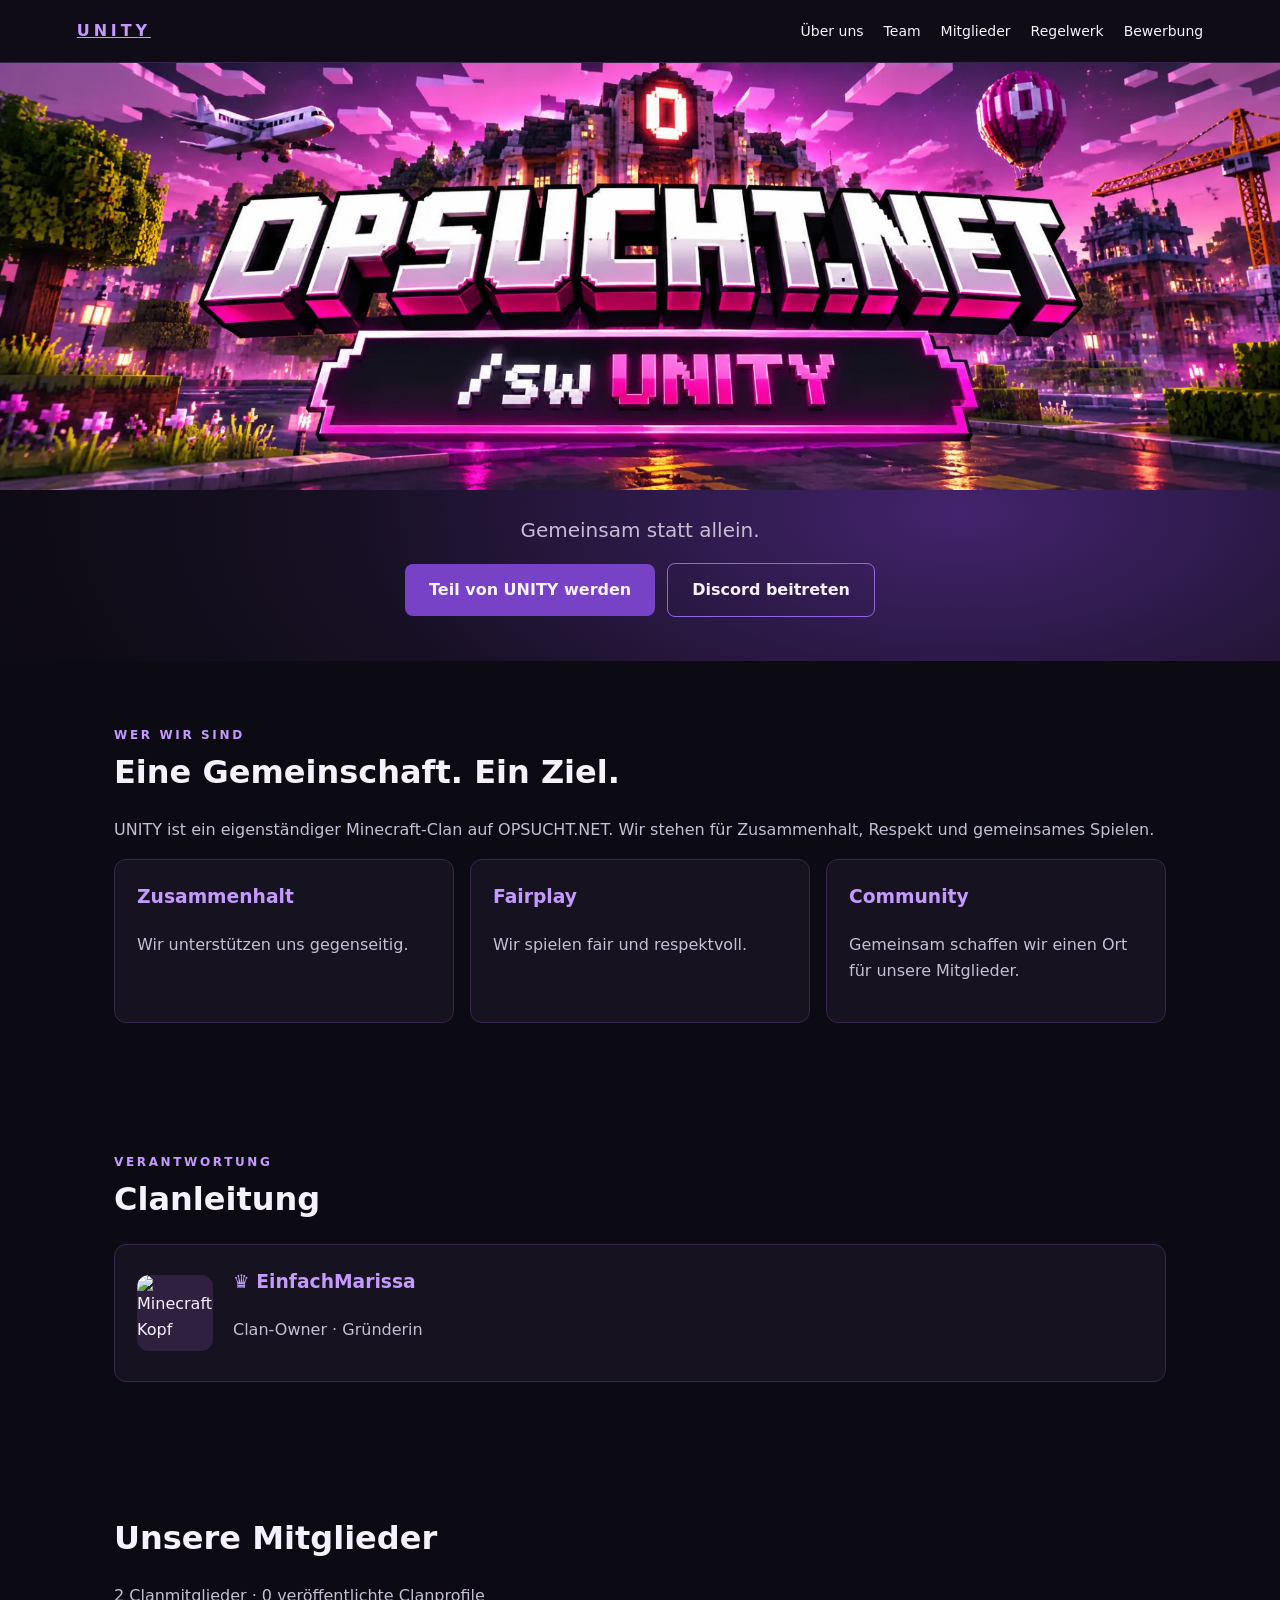
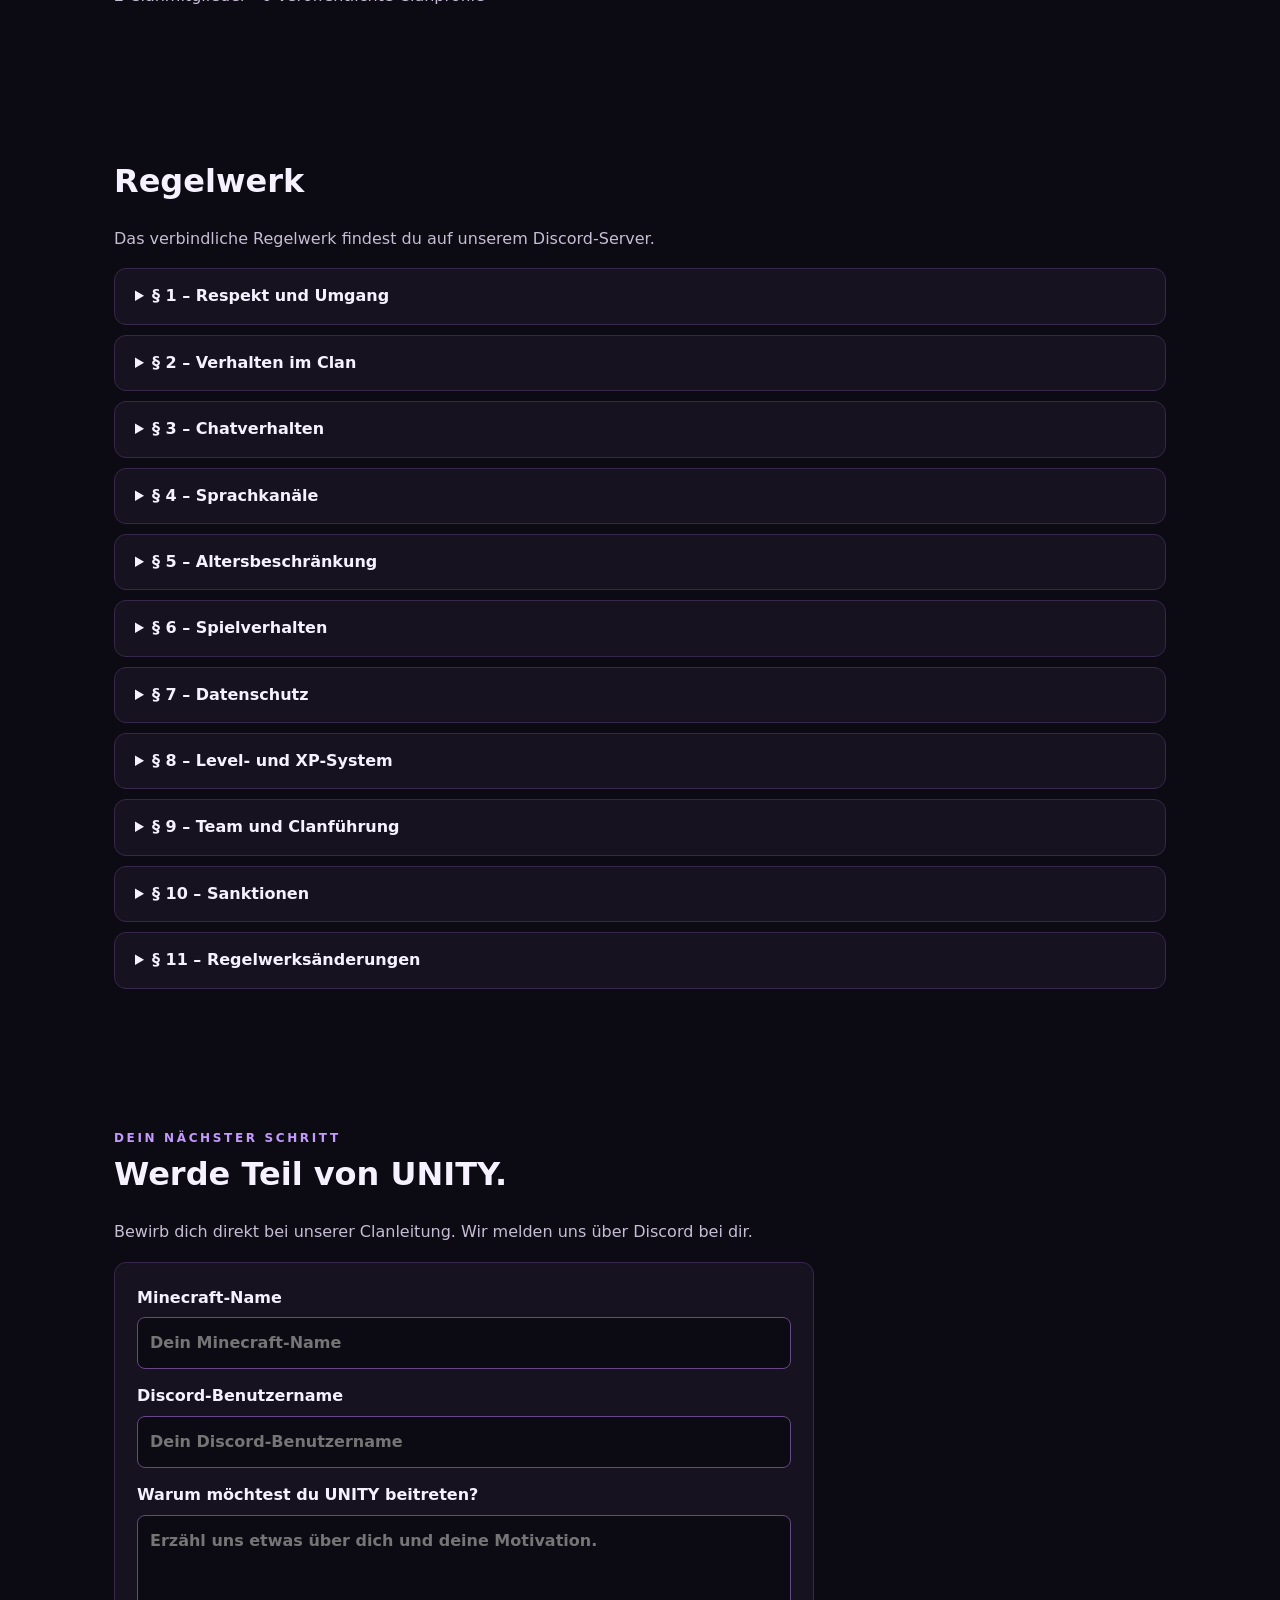
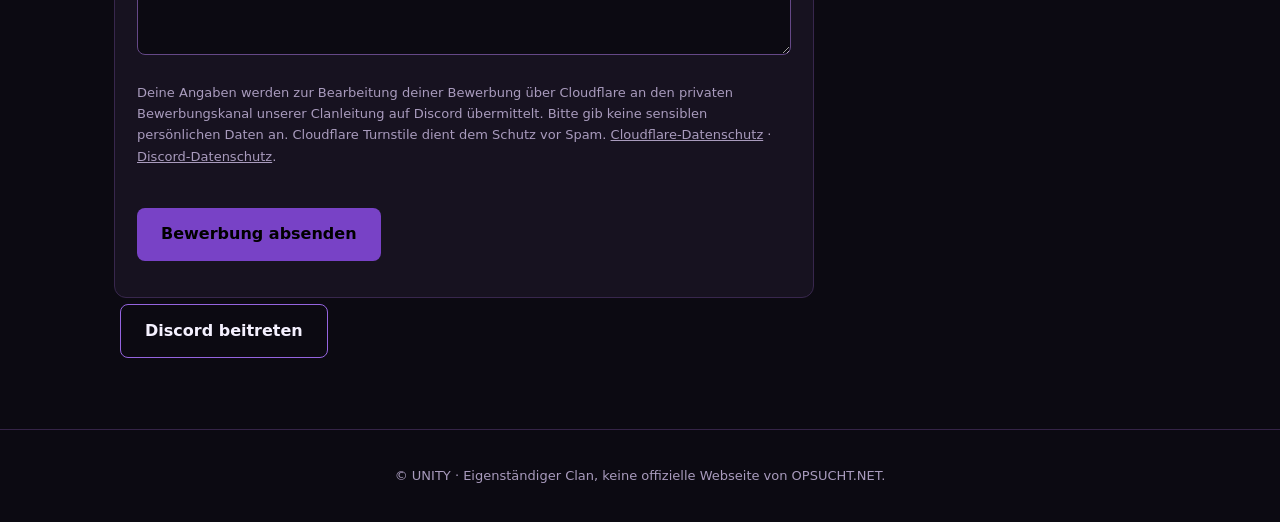
==== index.html @ bb8aa660 "Update index.html" ====
<!DOCTYPE html>
<html lang="de"><head><meta charset="UTF-8"><meta name="viewport" content="width=device-width, initial-scale=1"><title>UNITY | Minecraft Clan</title><style>
*{box-sizing:border-box}html{scroll-behavior:smooth}body{margin:0;background:#0c0a12;color:#f5f1ff;font:16px/1.65 system-ui,sans-serif}a{color:inherit}header{position:sticky;top:0;z-index:2;background:#100d18f5;border-bottom:1px solid #352447;display:flex;align-items:center;justify-content:space-between;padding:18px 6%;flex-wrap:wrap;gap:12px}.brand{font-weight:900;letter-spacing:.24em;color:#c59aff}nav{display:flex;gap:20px;flex-wrap:wrap}nav a{text-decoration:none;font-size:14px}nav a:hover{color:#c59aff}.hero{min-height:72vh;display:grid;place-content:center;text-align:center;padding:60px 20px;background:radial-gradient(ellipse at center,#43236d 0%,#171024 45%,#0c0a12 75%)}.eyebrow{color:#c59aff;letter-spacing:.22em;font-size:12px;font-weight:700}h1{font-size:clamp(64px,15vw,160px);line-height:1;margin:18px 0;letter-spacing:.08em;text-shadow:0 0 60px #8b45e8;animation:appear .8s ease-out}h2{font-size:32px;margin:0 0 18px}p{color:#c6bed5}.hero p{font-size:20px}.btn{display:inline-block;padding:13px 24px;background:#7842c6;border-radius:8px;text-decoration:none;font-weight:700;margin:6px}.btn:hover{background:#935ce6}section:not(.hero){max-width:1100px;margin:auto;padding:65px 24px;scroll-margin-top:100px}.grid{display:grid;grid-template-columns:repeat(auto-fit,minmax(230px,1fr));gap:16px}.tile,details{background:#171220;border:1px solid #38274d;border-radius:12px;padding:22px}.tile h3{color:#c59aff;margin-top:0}details{margin:10px 0;padding:14px 20px}summary{cursor:pointer;font-weight:700}footer{text-align:center;padding:35px;border-top:1px solid #352447;color:#a99bbd;font-size:13px}@keyframes appear{from{opacity:0;transform:translateY(15px)}to{opacity:1;transform:none}}@media(prefers-reduced-motion:reduce){*{animation:none!important;scroll-behavior:auto!important}}@media(max-width:600px){nav{gap:12px}header{position:static}}
.owner{display:flex;align-items:center;gap:20px}.avatar{width:76px;height:76px;image-rendering:pixelated;border-radius:12px;background:#302040}.muted{font-size:13px;color:#a99bbd}.hero{background-size:150% 150%;animation:glow 12s ease-in-out infinite alternate}@keyframes glow{from{background-position:30% 40%}to{background-position:70% 60%}}.btn.secondary{background:transparent;border:1px solid #9564df}.member-name{overflow-wrap:anywhere}.hero{display:flex;flex-direction:column;align-items:center;justify-content:center;min-height:0;padding:0 0 38px;gap:10px;animation:none}.hero-banner{display:block;width:100%;height:auto;max-width:2048px}.hero p{margin:14px 16px 0}.sr-only{position:absolute;width:1px;height:1px;padding:0;margin:-1px;overflow:hidden;clip-path:inset(50%);white-space:nowrap}.hero>div{padding:0 12px}#application-form{max-width:700px;display:grid;gap:14px}#application-form label{display:grid;gap:6px;font-weight:600}#application-form input,#application-form textarea{width:100%;background:#0c0a12;color:#f5f1ff;border:1px solid #654887;border-radius:8px;padding:12px;font:inherit}#application-form textarea{resize:vertical;min-height:140px}#application-form button{border:0;cursor:pointer;font:inherit;font-weight:700;justify-self:start;margin:0}#application-form button:disabled{opacity:.55;cursor:wait}#application-form :focus-visible{outline:2px solid #c59aff;outline-offset:3px}#application-status{margin:0;overflow-wrap:anywhere}</style></head><body><header><a class="brand" href="#start">UNITY</a><nav aria-label="Navigation"><a href="#ueber">Über uns</a><a href="#team">Team</a><a href="#mitglieder">Mitglieder</a><a href="#regeln">Regelwerk</a><a href="#bewerbung">Bewerbung</a></nav></header><main><section class="hero" id="start"><h1 class="sr-only">UNITY – Minecraft Clan</h1><img class="hero-banner" src="unity-banner.webp" width="2048" height="682" alt="OPSUCHT.NET – /sw UNITY"><p>Gemeinsam statt allein.</p><div><a class="btn" href="#bewerbung">Teil von UNITY werden</a><a class="btn secondary" href="https://discord.gg/vN96J7P9Pv">Discord beitreten</a></div></section><section id="ueber"><div class="eyebrow">WER WIR SIND</div><h2>Eine Gemeinschaft. Ein Ziel.</h2><p>UNITY ist ein eigenständiger Minecraft-Clan auf OPSUCHT.NET. Wir stehen für Zusammenhalt, Respekt und gemeinsames Spielen.</p><div class="grid"><article class="tile"><h3>Zusammenhalt</h3><p>Wir unterstützen uns gegenseitig.</p></article><article class="tile"><h3>Fairplay</h3><p>Wir spielen fair und respektvoll.</p></article><article class="tile"><h3>Community</h3><p>Gemeinsam schaffen wir einen Ort für unsere Mitglieder.</p></article></div></section><section id="team"><div class="eyebrow">VERANTWORTUNG</div><h2>Clanleitung</h2><div class="grid"><article class="tile"><div class="owner"><img class="avatar" src="https://mc-heads.net/avatar/EinfachMarissa/80" alt="Minecraft-Kopf" loading="lazy"><div><h3>♛ EinfachMarissa</h3><p>Clan-Owner · Gründerin</p></div></div></article></div></section><section id="mitglieder"><h2>Unsere Mitglieder</h2><p id="member-status" role="status">Die automatische Mitgliederübersicht wird eingerichtet.</p><div class="grid" id="member-list"></div></section><section id="regeln"><h2>Regelwerk</h2><p>Das verbindliche Regelwerk findest du auf unserem Discord-Server.</p><details><summary>§ 1 – Respekt und Umgang</summary><p>Jedes Mitglied ist respektvoll zu behandeln. Beleidigungen, Diskriminierung, Mobbing und Provokationen werden nicht toleriert.</p></details><details><summary>§ 2 – Verhalten im Clan</summary><p>Zusammenhalt, Loyalität und gegenseitige Unterstützung stehen an erster Stelle. Das absichtliche Schädigen anderer Clanmitglieder ist untersagt.</p></details><details><summary>§ 3 – Chatverhalten</summary><p>Spam, unerlaubte Werbung, unangemessene Inhalte und unnötige Markierungen sind verboten.</p></details><details><summary>§ 4 – Sprachkanäle</summary><p>Störgeräusche, Soundboard-Spam und absichtliches Stören anderer Mitglieder sind untersagt.</p></details><details><summary>§ 5 – Altersbeschränkung</summary><p>Der 18+-Bereich ist ausschließlich volljährigen Mitgliedern vorbehalten.</p></details><details><summary>§ 6 – Spielverhalten</summary><p>Cheating, Scamming, Bugusing und andere Verstöße gegen das Regelwerk von OP-SUCHT.NET sind untersagt.</p></details><details><summary>§ 7 – Datenschutz</summary><p>Private Informationen, Nachrichten und Aufnahmen dürfen nicht ohne Zustimmung der betroffenen Personen veröffentlicht werden.</p></details><details><summary>§ 8 – Level- und XP-System</summary><p>Das absichtliche Farmen oder Manipulieren von XP ist verboten.</p></details><details><summary>§ 9 – Team und Clanführung</summary><p>Anweisungen des zuständigen Teams sind zu befolgen. Beschwerden können über das Ticketsystem eingereicht werden.</p></details><details><summary>§ 10 – Sanktionen</summary><p>Regelverstöße können je nach Schwere zu Verwarnungen, Sprachsperren, Clanausschlüssen oder einem permanenten Bann führen.</p></details><details><summary>§ 11 – Regelwerksänderungen</summary><p>Die Clanführung behält sich vor, das Regelwerk anzupassen. Änderungen werden bekannt gegeben.</p></details></section><section id="bewerbung"><div class="eyebrow">DEIN NÄCHSTER SCHRITT</div><h2>Werde Teil von UNITY.</h2><p>Bewirb dich direkt bei unserer Clanleitung. Wir melden uns über Discord bei dir.</p><form id="application-form" class="tile"><label>Minecraft-Name<input name="minecraft" required minlength="3" maxlength="16" pattern="[A-Za-z0-9_]{3,16}" placeholder="Dein Minecraft-Name"></label><label>Discord-Benutzername<input name="discord" required maxlength="100" placeholder="Dein Discord-Benutzername"></label><label>Warum möchtest du UNITY beitreten?<textarea name="motivation" required minlength="20" maxlength="1500" placeholder="Erzähl uns etwas über dich und deine Motivation."></textarea></label><p class="muted">Deine Angaben werden zur Bearbeitung deiner Bewerbung über Cloudflare an den privaten Bewerbungskanal unserer Clanleitung auf Discord übermittelt. Bitte gib keine sensiblen persönlichen Daten an. Cloudflare Turnstile dient dem Schutz vor Spam. <a href="https://www.cloudflare.com/privacypolicy/">Cloudflare-Datenschutz</a> · <a href="https://discord.com/privacy">Discord-Datenschutz</a>.</p><div class="cf-turnstile" data-sitekey="0x4AAAAAAGUcSUMEBHMOf-Sm" data-theme="dark"></div><button class="btn" type="submit">Bewerbung absenden</button><p id="application-status" role="status" aria-live="polite"></p></form><a class="btn secondary" href="https://discord.gg/vN96J7P9Pv">Discord beitreten</a></section></main><footer>© UNITY · Eigenständiger Clan, keine offizielle Webseite von OPSUCHT.NET.</footer><script>fetch('./members.json',{cache:'no-store'}).then(r=>{if(!r.ok)throw Error();return r.json()}).then(data=>{if(!Array.isArray(data.members))throw Error();const list=document.getElementById('member-list');for(const m of data.members){if(typeof m.name!=='string')continue;const card=document.createElement('article');card.className='tile';const name=document.createElement('h3');name.className='member-name';name.textContent=m.name;card.append(name);if(typeof m.rank==='string'){const rank=document.createElement('p');rank.textContent=m.rank;card.append(rank)}list.append(card)}document.getElementById('member-status').textContent=(Number.isInteger(data.count)?data.count+' Clanmitglieder · ':'')+list.children.length+' veröffentlichte Clanprofile';}).catch(()=>{});</script><script src="https://challenges.cloudflare.com/turnstile/v0/api.js" async defer></script><script>
const applicationForm=document.getElementById('application-form');
applicationForm.addEventListener('submit',async event=>{
 event.preventDefault();
 const status=document.getElementById('application-status'), button=applicationForm.querySelector('button'), fields=new FormData(applicationForm);
 const token=fields.get('cf-turnstile-response');
 if(!token){status.textContent='Bitte schließe zuerst die Sicherheitsprüfung ab.';return;}
 button.disabled=true;status.textContent='Bewerbung wird übermittelt …';
 try{
 const response=await fetch('https://unity-bewerbungen.marissa-konig12.workers.dev/',{method:'POST',headers:{'Content-Type':'application/json'},body:JSON.stringify({minecraft:String(fields.get('minecraft')).trim(),discord:String(fields.get('discord')).trim(),motivation:String(fields.get('motivation')).trim(),turnstile:token})});
 const result=await response.json();
 if(!response.ok||result.success!==true)throw new Error(result.error||'Übermittlung fehlgeschlagen.');
 applicationForm.reset();status.textContent='Deine Bewerbung wurde erfolgreich übermittelt! Wir melden uns über Discord.';
 }catch(error){status.textContent='Bewerbung konnte nicht bestätigt werden: '+(error.message||'Bitte versuche es erneut.');}
 finally{button.disabled=false;if(window.turnstile)window.turnstile.reset();}
});
</script></body></html>
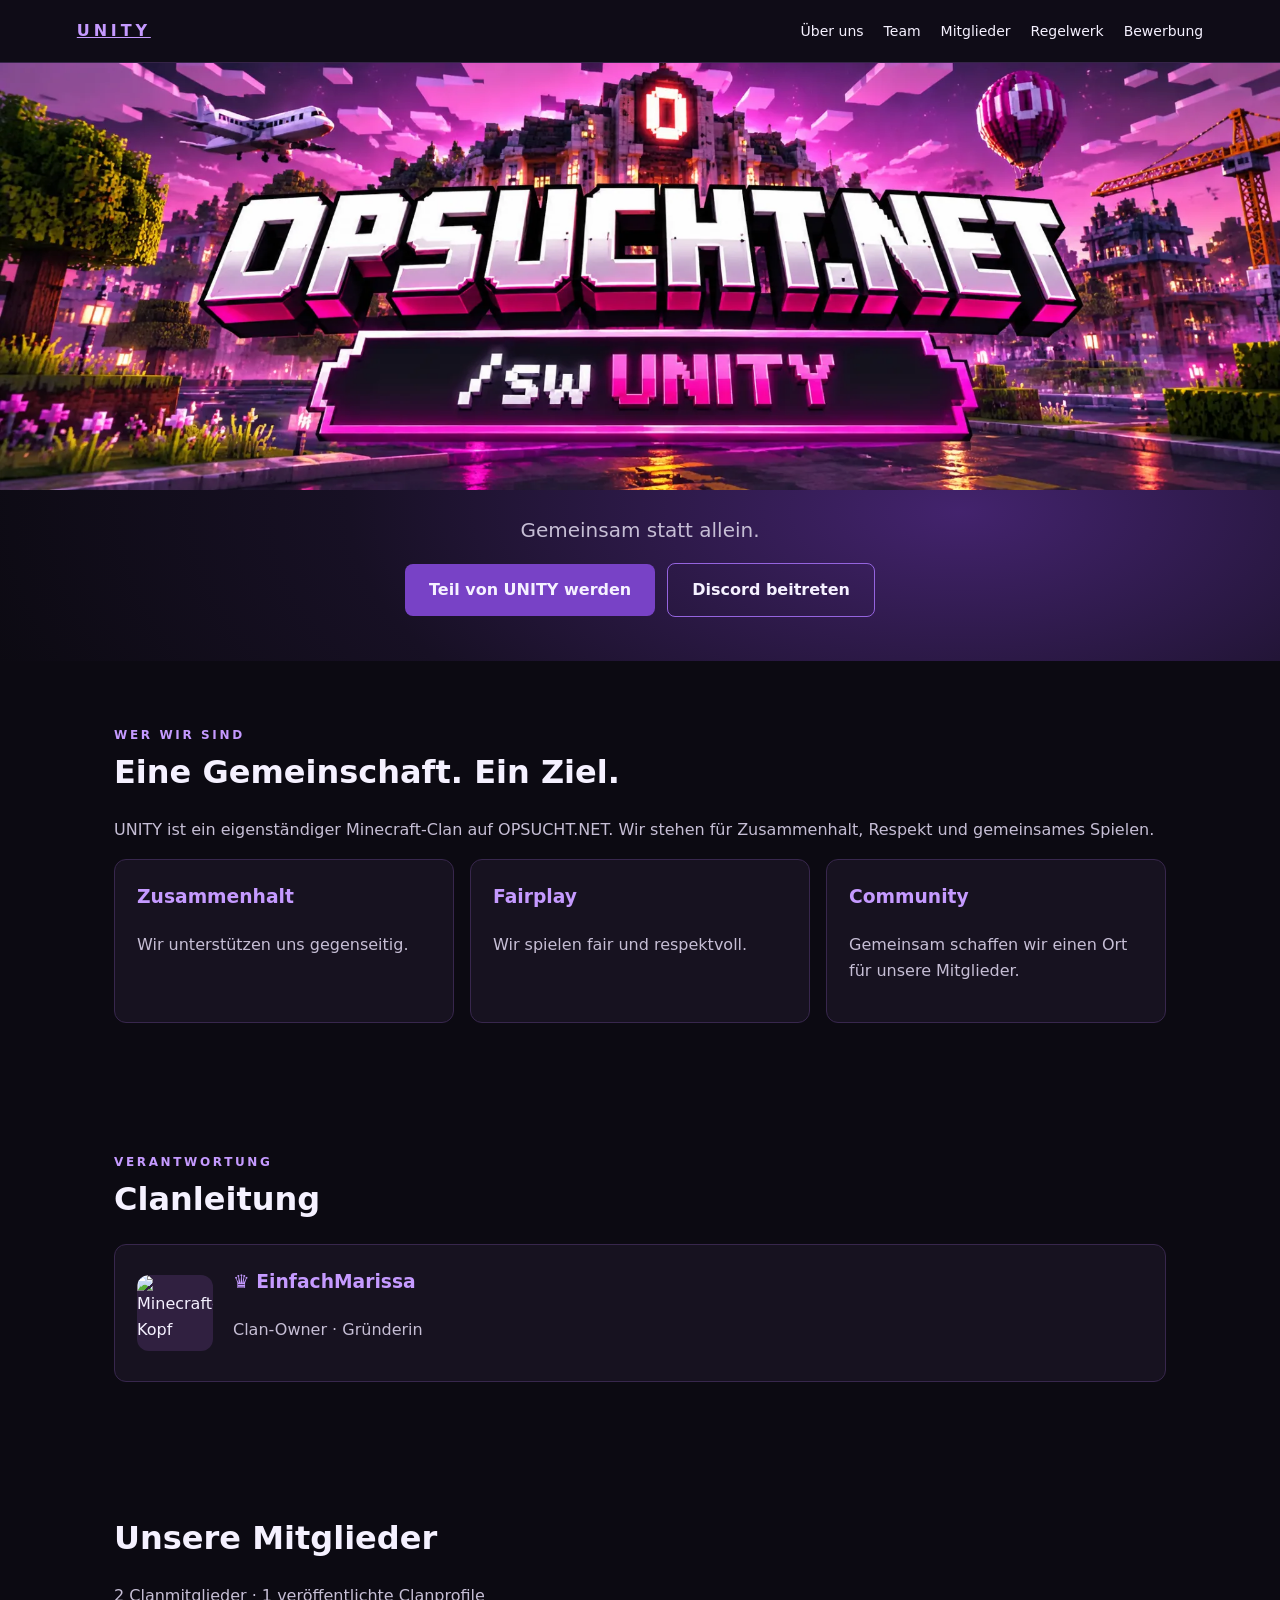
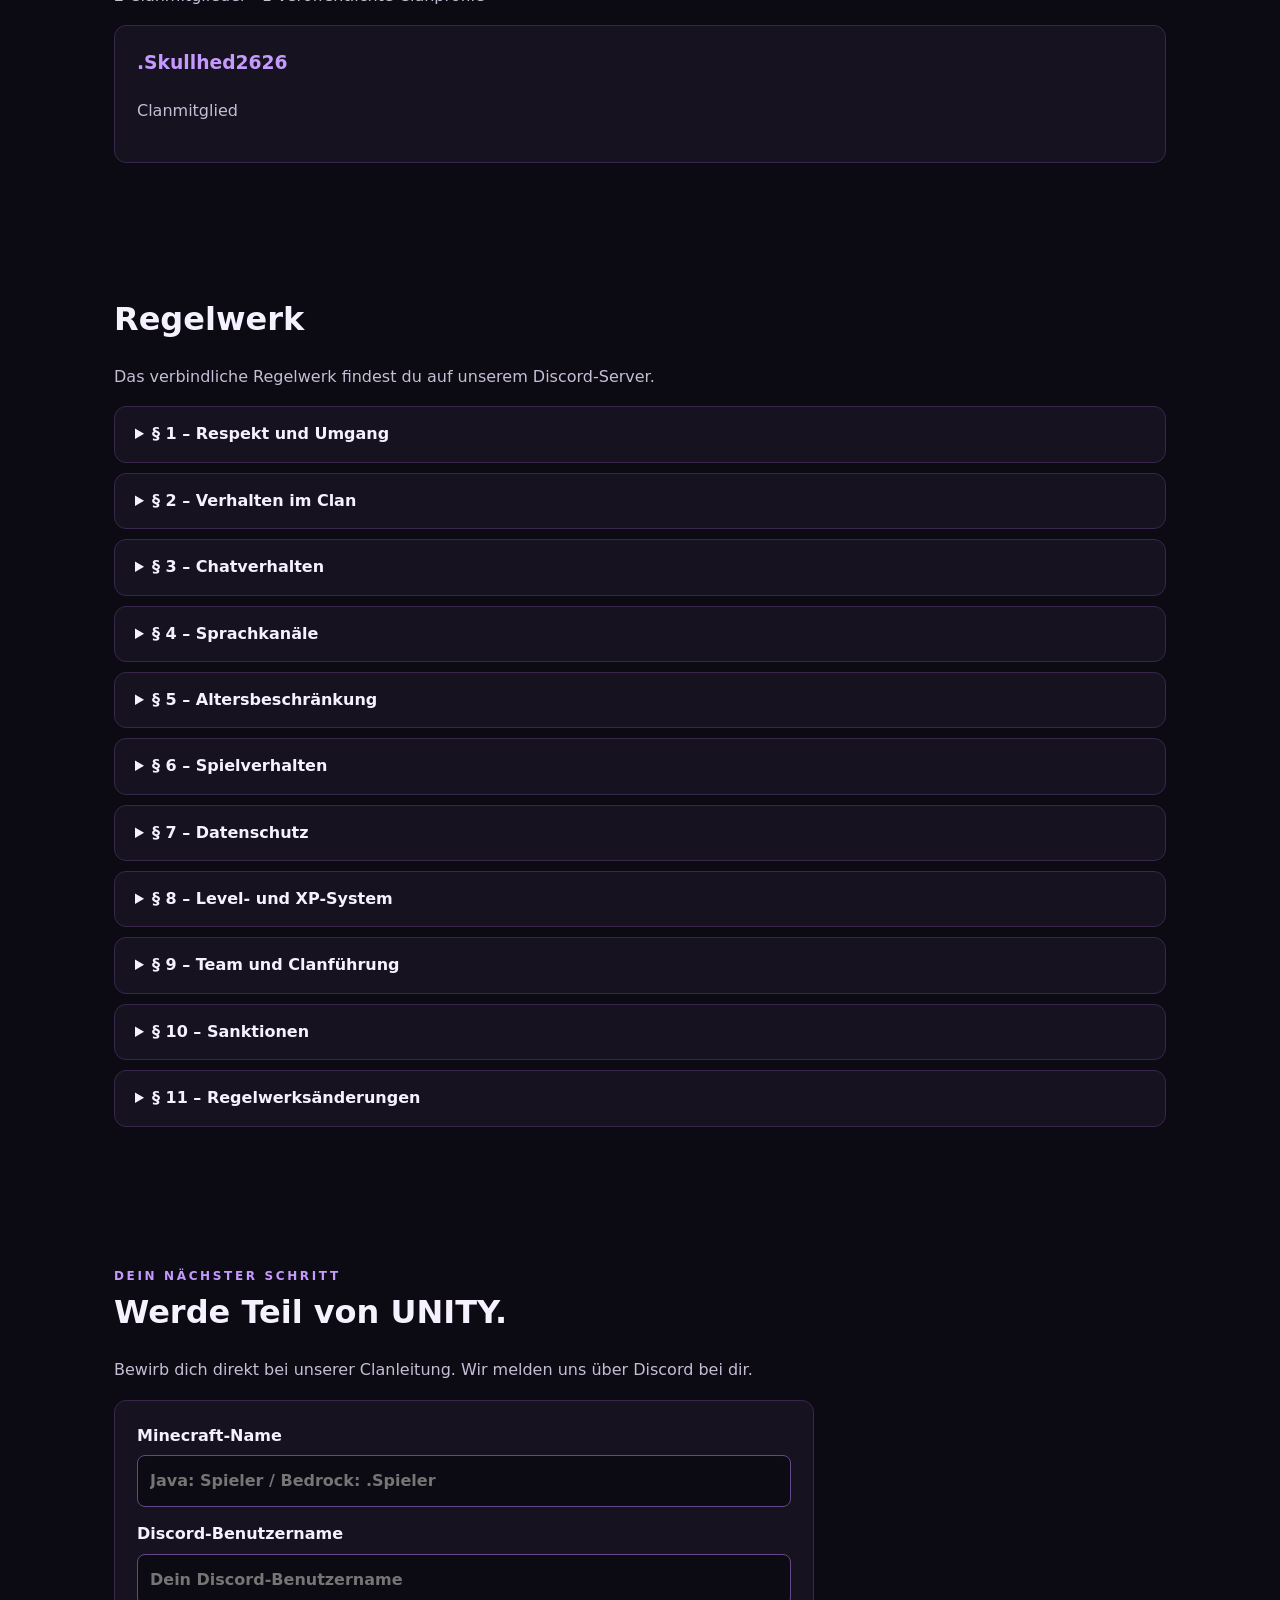
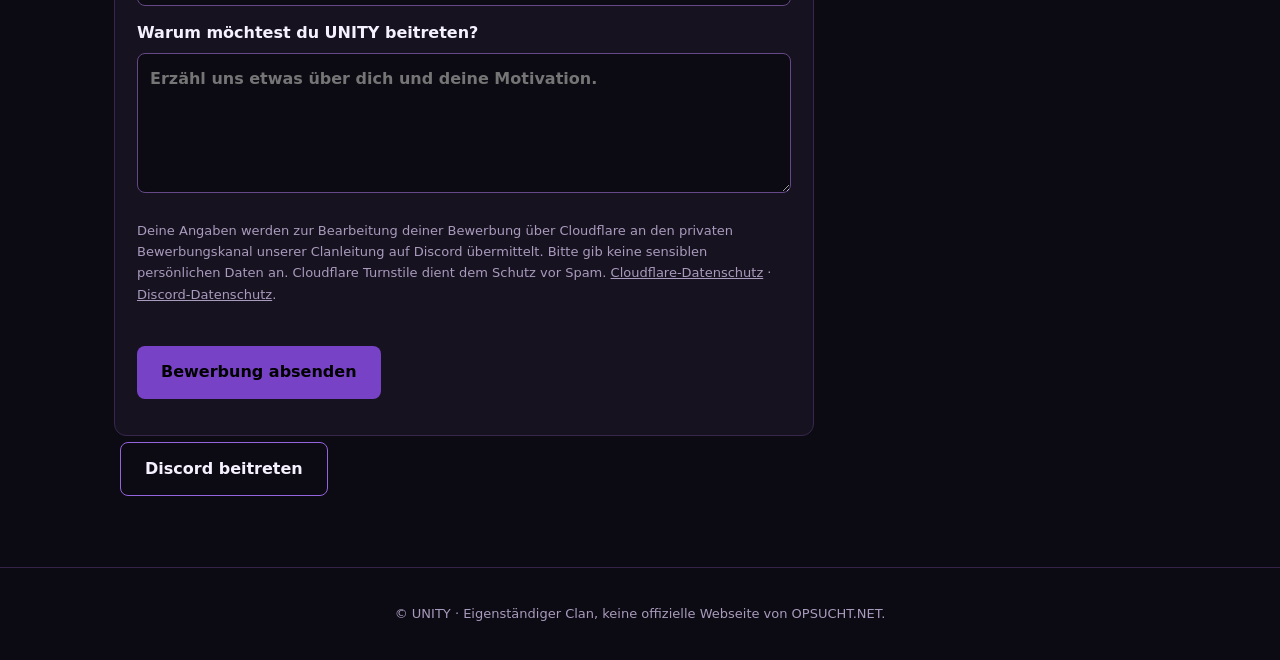
==== commit a45cd409: "Update index.html" ====
--- a/index.html
+++ b/index.html
@@ -1,7 +1,7 @@
 <!DOCTYPE html>
 <html lang="de"><head><meta charset="UTF-8"><meta name="viewport" content="width=device-width, initial-scale=1"><title>UNITY | Minecraft Clan</title><style>
 *{box-sizing:border-box}html{scroll-behavior:smooth}body{margin:0;background:#0c0a12;color:#f5f1ff;font:16px/1.65 system-ui,sans-serif}a{color:inherit}header{position:sticky;top:0;z-index:2;background:#100d18f5;border-bottom:1px solid #352447;display:flex;align-items:center;justify-content:space-between;padding:18px 6%;flex-wrap:wrap;gap:12px}.brand{font-weight:900;letter-spacing:.24em;color:#c59aff}nav{display:flex;gap:20px;flex-wrap:wrap}nav a{text-decoration:none;font-size:14px}nav a:hover{color:#c59aff}.hero{min-height:72vh;display:grid;place-content:center;text-align:center;padding:60px 20px;background:radial-gradient(ellipse at center,#43236d 0%,#171024 45%,#0c0a12 75%)}.eyebrow{color:#c59aff;letter-spacing:.22em;font-size:12px;font-weight:700}h1{font-size:clamp(64px,15vw,160px);line-height:1;margin:18px 0;letter-spacing:.08em;text-shadow:0 0 60px #8b45e8;animation:appear .8s ease-out}h2{font-size:32px;margin:0 0 18px}p{color:#c6bed5}.hero p{font-size:20px}.btn{display:inline-block;padding:13px 24px;background:#7842c6;border-radius:8px;text-decoration:none;font-weight:700;margin:6px}.btn:hover{background:#935ce6}section:not(.hero){max-width:1100px;margin:auto;padding:65px 24px;scroll-margin-top:100px}.grid{display:grid;grid-template-columns:repeat(auto-fit,minmax(230px,1fr));gap:16px}.tile,details{background:#171220;border:1px solid #38274d;border-radius:12px;padding:22px}.tile h3{color:#c59aff;margin-top:0}details{margin:10px 0;padding:14px 20px}summary{cursor:pointer;font-weight:700}footer{text-align:center;padding:35px;border-top:1px solid #352447;color:#a99bbd;font-size:13px}@keyframes appear{from{opacity:0;transform:translateY(15px)}to{opacity:1;transform:none}}@media(prefers-reduced-motion:reduce){*{animation:none!important;scroll-behavior:auto!important}}@media(max-width:600px){nav{gap:12px}header{position:static}}
-.owner{display:flex;align-items:center;gap:20px}.avatar{width:76px;height:76px;image-rendering:pixelated;border-radius:12px;background:#302040}.muted{font-size:13px;color:#a99bbd}.hero{background-size:150% 150%;animation:glow 12s ease-in-out infinite alternate}@keyframes glow{from{background-position:30% 40%}to{background-position:70% 60%}}.btn.secondary{background:transparent;border:1px solid #9564df}.member-name{overflow-wrap:anywhere}.hero{display:flex;flex-direction:column;align-items:center;justify-content:center;min-height:0;padding:0 0 38px;gap:10px;animation:none}.hero-banner{display:block;width:100%;height:auto;max-width:2048px}.hero p{margin:14px 16px 0}.sr-only{position:absolute;width:1px;height:1px;padding:0;margin:-1px;overflow:hidden;clip-path:inset(50%);white-space:nowrap}.hero>div{padding:0 12px}#application-form{max-width:700px;display:grid;gap:14px}#application-form label{display:grid;gap:6px;font-weight:600}#application-form input,#application-form textarea{width:100%;background:#0c0a12;color:#f5f1ff;border:1px solid #654887;border-radius:8px;padding:12px;font:inherit}#application-form textarea{resize:vertical;min-height:140px}#application-form button{border:0;cursor:pointer;font:inherit;font-weight:700;justify-self:start;margin:0}#application-form button:disabled{opacity:.55;cursor:wait}#application-form :focus-visible{outline:2px solid #c59aff;outline-offset:3px}#application-status{margin:0;overflow-wrap:anywhere}</style></head><body><header><a class="brand" href="#start">UNITY</a><nav aria-label="Navigation"><a href="#ueber">Über uns</a><a href="#team">Team</a><a href="#mitglieder">Mitglieder</a><a href="#regeln">Regelwerk</a><a href="#bewerbung">Bewerbung</a></nav></header><main><section class="hero" id="start"><h1 class="sr-only">UNITY – Minecraft Clan</h1><img class="hero-banner" src="unity-banner.webp" width="2048" height="682" alt="OPSUCHT.NET – /sw UNITY"><p>Gemeinsam statt allein.</p><div><a class="btn" href="#bewerbung">Teil von UNITY werden</a><a class="btn secondary" href="https://discord.gg/vN96J7P9Pv">Discord beitreten</a></div></section><section id="ueber"><div class="eyebrow">WER WIR SIND</div><h2>Eine Gemeinschaft. Ein Ziel.</h2><p>UNITY ist ein eigenständiger Minecraft-Clan auf OPSUCHT.NET. Wir stehen für Zusammenhalt, Respekt und gemeinsames Spielen.</p><div class="grid"><article class="tile"><h3>Zusammenhalt</h3><p>Wir unterstützen uns gegenseitig.</p></article><article class="tile"><h3>Fairplay</h3><p>Wir spielen fair und respektvoll.</p></article><article class="tile"><h3>Community</h3><p>Gemeinsam schaffen wir einen Ort für unsere Mitglieder.</p></article></div></section><section id="team"><div class="eyebrow">VERANTWORTUNG</div><h2>Clanleitung</h2><div class="grid"><article class="tile"><div class="owner"><img class="avatar" src="https://mc-heads.net/avatar/EinfachMarissa/80" alt="Minecraft-Kopf" loading="lazy"><div><h3>♛ EinfachMarissa</h3><p>Clan-Owner · Gründerin</p></div></div></article></div></section><section id="mitglieder"><h2>Unsere Mitglieder</h2><p id="member-status" role="status">Die automatische Mitgliederübersicht wird eingerichtet.</p><div class="grid" id="member-list"></div></section><section id="regeln"><h2>Regelwerk</h2><p>Das verbindliche Regelwerk findest du auf unserem Discord-Server.</p><details><summary>§ 1 – Respekt und Umgang</summary><p>Jedes Mitglied ist respektvoll zu behandeln. Beleidigungen, Diskriminierung, Mobbing und Provokationen werden nicht toleriert.</p></details><details><summary>§ 2 – Verhalten im Clan</summary><p>Zusammenhalt, Loyalität und gegenseitige Unterstützung stehen an erster Stelle. Das absichtliche Schädigen anderer Clanmitglieder ist untersagt.</p></details><details><summary>§ 3 – Chatverhalten</summary><p>Spam, unerlaubte Werbung, unangemessene Inhalte und unnötige Markierungen sind verboten.</p></details><details><summary>§ 4 – Sprachkanäle</summary><p>Störgeräusche, Soundboard-Spam und absichtliches Stören anderer Mitglieder sind untersagt.</p></details><details><summary>§ 5 – Altersbeschränkung</summary><p>Der 18+-Bereich ist ausschließlich volljährigen Mitgliedern vorbehalten.</p></details><details><summary>§ 6 – Spielverhalten</summary><p>Cheating, Scamming, Bugusing und andere Verstöße gegen das Regelwerk von OP-SUCHT.NET sind untersagt.</p></details><details><summary>§ 7 – Datenschutz</summary><p>Private Informationen, Nachrichten und Aufnahmen dürfen nicht ohne Zustimmung der betroffenen Personen veröffentlicht werden.</p></details><details><summary>§ 8 – Level- und XP-System</summary><p>Das absichtliche Farmen oder Manipulieren von XP ist verboten.</p></details><details><summary>§ 9 – Team und Clanführung</summary><p>Anweisungen des zuständigen Teams sind zu befolgen. Beschwerden können über das Ticketsystem eingereicht werden.</p></details><details><summary>§ 10 – Sanktionen</summary><p>Regelverstöße können je nach Schwere zu Verwarnungen, Sprachsperren, Clanausschlüssen oder einem permanenten Bann führen.</p></details><details><summary>§ 11 – Regelwerksänderungen</summary><p>Die Clanführung behält sich vor, das Regelwerk anzupassen. Änderungen werden bekannt gegeben.</p></details></section><section id="bewerbung"><div class="eyebrow">DEIN NÄCHSTER SCHRITT</div><h2>Werde Teil von UNITY.</h2><p>Bewirb dich direkt bei unserer Clanleitung. Wir melden uns über Discord bei dir.</p><form id="application-form" class="tile"><label>Minecraft-Name<input name="minecraft" required minlength="3" maxlength="16" pattern="[A-Za-z0-9_]{3,16}" placeholder="Dein Minecraft-Name"></label><label>Discord-Benutzername<input name="discord" required maxlength="100" placeholder="Dein Discord-Benutzername"></label><label>Warum möchtest du UNITY beitreten?<textarea name="motivation" required minlength="20" maxlength="1500" placeholder="Erzähl uns etwas über dich und deine Motivation."></textarea></label><p class="muted">Deine Angaben werden zur Bearbeitung deiner Bewerbung über Cloudflare an den privaten Bewerbungskanal unserer Clanleitung auf Discord übermittelt. Bitte gib keine sensiblen persönlichen Daten an. Cloudflare Turnstile dient dem Schutz vor Spam. <a href="https://www.cloudflare.com/privacypolicy/">Cloudflare-Datenschutz</a> · <a href="https://discord.com/privacy">Discord-Datenschutz</a>.</p><div class="cf-turnstile" data-sitekey="0x4AAAAAAGUcSUMEBHMOf-Sm" data-theme="dark"></div><button class="btn" type="submit">Bewerbung absenden</button><p id="application-status" role="status" aria-live="polite"></p></form><a class="btn secondary" href="https://discord.gg/vN96J7P9Pv">Discord beitreten</a></section></main><footer>© UNITY · Eigenständiger Clan, keine offizielle Webseite von OPSUCHT.NET.</footer><script>fetch('./members.json',{cache:'no-store'}).then(r=>{if(!r.ok)throw Error();return r.json()}).then(data=>{if(!Array.isArray(data.members))throw Error();const list=document.getElementById('member-list');for(const m of data.members){if(typeof m.name!=='string')continue;const card=document.createElement('article');card.className='tile';const name=document.createElement('h3');name.className='member-name';name.textContent=m.name;card.append(name);if(typeof m.rank==='string'){const rank=document.createElement('p');rank.textContent=m.rank;card.append(rank)}list.append(card)}document.getElementById('member-status').textContent=(Number.isInteger(data.count)?data.count+' Clanmitglieder · ':'')+list.children.length+' veröffentlichte Clanprofile';}).catch(()=>{});</script><script src="https://challenges.cloudflare.com/turnstile/v0/api.js" async defer></script><script>
+.owner{display:flex;align-items:center;gap:20px}.avatar{width:76px;height:76px;image-rendering:pixelated;border-radius:12px;background:#302040}.muted{font-size:13px;color:#a99bbd}.hero{background-size:150% 150%;animation:glow 12s ease-in-out infinite alternate}@keyframes glow{from{background-position:30% 40%}to{background-position:70% 60%}}.btn.secondary{background:transparent;border:1px solid #9564df}.member-name{overflow-wrap:anywhere}.hero{display:flex;flex-direction:column;align-items:center;justify-content:center;min-height:0;padding:0 0 38px;gap:10px;animation:none}.hero-banner{display:block;width:100%;height:auto;max-width:2048px}.hero p{margin:14px 16px 0}.sr-only{position:absolute;width:1px;height:1px;padding:0;margin:-1px;overflow:hidden;clip-path:inset(50%);white-space:nowrap}.hero>div{padding:0 12px}#application-form{max-width:700px;display:grid;gap:14px}#application-form label{display:grid;gap:6px;font-weight:600}#application-form input,#application-form textarea{width:100%;background:#0c0a12;color:#f5f1ff;border:1px solid #654887;border-radius:8px;padding:12px;font:inherit}#application-form textarea{resize:vertical;min-height:140px}#application-form button{border:0;cursor:pointer;font:inherit;font-weight:700;justify-self:start;margin:0}#application-form button:disabled{opacity:.55;cursor:wait}#application-form :focus-visible{outline:2px solid #c59aff;outline-offset:3px}#application-status{margin:0;overflow-wrap:anywhere}</style></head><body><header><a class="brand" href="#start">UNITY</a><nav aria-label="Navigation"><a href="#ueber">Über uns</a><a href="#team">Team</a><a href="#mitglieder">Mitglieder</a><a href="#regeln">Regelwerk</a><a href="#bewerbung">Bewerbung</a></nav></header><main><section class="hero" id="start"><h1 class="sr-only">UNITY – Minecraft Clan</h1><img class="hero-banner" src="unity-banner.webp" width="2048" height="682" alt="OPSUCHT.NET – /sw UNITY"><p>Gemeinsam statt allein.</p><div><a class="btn" href="#bewerbung">Teil von UNITY werden</a><a class="btn secondary" href="https://discord.gg/vN96J7P9Pv">Discord beitreten</a></div></section><section id="ueber"><div class="eyebrow">WER WIR SIND</div><h2>Eine Gemeinschaft. Ein Ziel.</h2><p>UNITY ist ein eigenständiger Minecraft-Clan auf OPSUCHT.NET. Wir stehen für Zusammenhalt, Respekt und gemeinsames Spielen.</p><div class="grid"><article class="tile"><h3>Zusammenhalt</h3><p>Wir unterstützen uns gegenseitig.</p></article><article class="tile"><h3>Fairplay</h3><p>Wir spielen fair und respektvoll.</p></article><article class="tile"><h3>Community</h3><p>Gemeinsam schaffen wir einen Ort für unsere Mitglieder.</p></article></div></section><section id="team"><div class="eyebrow">VERANTWORTUNG</div><h2>Clanleitung</h2><div class="grid"><article class="tile"><div class="owner"><img class="avatar" src="https://mc-heads.net/avatar/EinfachMarissa/80" alt="Minecraft-Kopf" loading="lazy"><div><h3>♛ EinfachMarissa</h3><p>Clan-Owner · Gründerin</p></div></div></article></div></section><section id="mitglieder"><h2>Unsere Mitglieder</h2><p id="member-status" role="status">Die automatische Mitgliederübersicht wird eingerichtet.</p><div class="grid" id="member-list"></div></section><section id="regeln"><h2>Regelwerk</h2><p>Das verbindliche Regelwerk findest du auf unserem Discord-Server.</p><details><summary>§ 1 – Respekt und Umgang</summary><p>Jedes Mitglied ist respektvoll zu behandeln. Beleidigungen, Diskriminierung, Mobbing und Provokationen werden nicht toleriert.</p></details><details><summary>§ 2 – Verhalten im Clan</summary><p>Zusammenhalt, Loyalität und gegenseitige Unterstützung stehen an erster Stelle. Das absichtliche Schädigen anderer Clanmitglieder ist untersagt.</p></details><details><summary>§ 3 – Chatverhalten</summary><p>Spam, unerlaubte Werbung, unangemessene Inhalte und unnötige Markierungen sind verboten.</p></details><details><summary>§ 4 – Sprachkanäle</summary><p>Störgeräusche, Soundboard-Spam und absichtliches Stören anderer Mitglieder sind untersagt.</p></details><details><summary>§ 5 – Altersbeschränkung</summary><p>Der 18+-Bereich ist ausschließlich volljährigen Mitgliedern vorbehalten.</p></details><details><summary>§ 6 – Spielverhalten</summary><p>Cheating, Scamming, Bugusing und andere Verstöße gegen das Regelwerk von OP-SUCHT.NET sind untersagt.</p></details><details><summary>§ 7 – Datenschutz</summary><p>Private Informationen, Nachrichten und Aufnahmen dürfen nicht ohne Zustimmung der betroffenen Personen veröffentlicht werden.</p></details><details><summary>§ 8 – Level- und XP-System</summary><p>Das absichtliche Farmen oder Manipulieren von XP ist verboten.</p></details><details><summary>§ 9 – Team und Clanführung</summary><p>Anweisungen des zuständigen Teams sind zu befolgen. Beschwerden können über das Ticketsystem eingereicht werden.</p></details><details><summary>§ 10 – Sanktionen</summary><p>Regelverstöße können je nach Schwere zu Verwarnungen, Sprachsperren, Clanausschlüssen oder einem permanenten Bann führen.</p></details><details><summary>§ 11 – Regelwerksänderungen</summary><p>Die Clanführung behält sich vor, das Regelwerk anzupassen. Änderungen werden bekannt gegeben.</p></details></section><section id="bewerbung"><div class="eyebrow">DEIN NÄCHSTER SCHRITT</div><h2>Werde Teil von UNITY.</h2><p>Bewirb dich direkt bei unserer Clanleitung. Wir melden uns über Discord bei dir.</p><form id="application-form" class="tile"><label>Minecraft-Name<input name="minecraft" required minlength="3" maxlength="17" pattern="(?:[A-Za-z0-9_]{3,16}|\.[A-Za-z0-9_]{3,16})" placeholder="Java: Spieler / Bedrock: .Spieler"></label><label>Discord-Benutzername<input name="discord" required maxlength="100" placeholder="Dein Discord-Benutzername"></label><label>Warum möchtest du UNITY beitreten?<textarea name="motivation" required minlength="20" maxlength="1500" placeholder="Erzähl uns etwas über dich und deine Motivation."></textarea></label><p class="muted">Deine Angaben werden zur Bearbeitung deiner Bewerbung über Cloudflare an den privaten Bewerbungskanal unserer Clanleitung auf Discord übermittelt. Bitte gib keine sensiblen persönlichen Daten an. Cloudflare Turnstile dient dem Schutz vor Spam. <a href="https://www.cloudflare.com/privacypolicy/">Cloudflare-Datenschutz</a> · <a href="https://discord.com/privacy">Discord-Datenschutz</a>.</p><div class="cf-turnstile" data-sitekey="0x4AAAAAAGUcSUMEBHMOf-Sm" data-theme="dark"></div><button class="btn" type="submit">Bewerbung absenden</button><p id="application-status" role="status" aria-live="polite"></p></form><a class="btn secondary" href="https://discord.gg/vN96J7P9Pv">Discord beitreten</a></section></main><footer>© UNITY · Eigenständiger Clan, keine offizielle Webseite von OPSUCHT.NET.</footer><script>fetch('./members.json',{cache:'no-store'}).then(r=>{if(!r.ok)throw Error();return r.json()}).then(data=>{if(!Array.isArray(data.members))throw Error();const list=document.getElementById('member-list');for(const m of data.members){if(typeof m.name!=='string')continue;const card=document.createElement('article');card.className='tile';const name=document.createElement('h3');name.className='member-name';name.textContent=m.name;card.append(name);if(typeof m.rank==='string'){const rank=document.createElement('p');rank.textContent=m.rank;card.append(rank)}list.append(card)}document.getElementById('member-status').textContent=(Number.isInteger(data.count)?data.count+' Clanmitglieder · ':'')+list.children.length+' veröffentlichte Clanprofile';}).catch(()=>{});</script><script src="https://challenges.cloudflare.com/turnstile/v0/api.js" async defer></script><script>
 const applicationForm=document.getElementById('application-form');
 applicationForm.addEventListener('submit',async event=>{
  event.preventDefault();
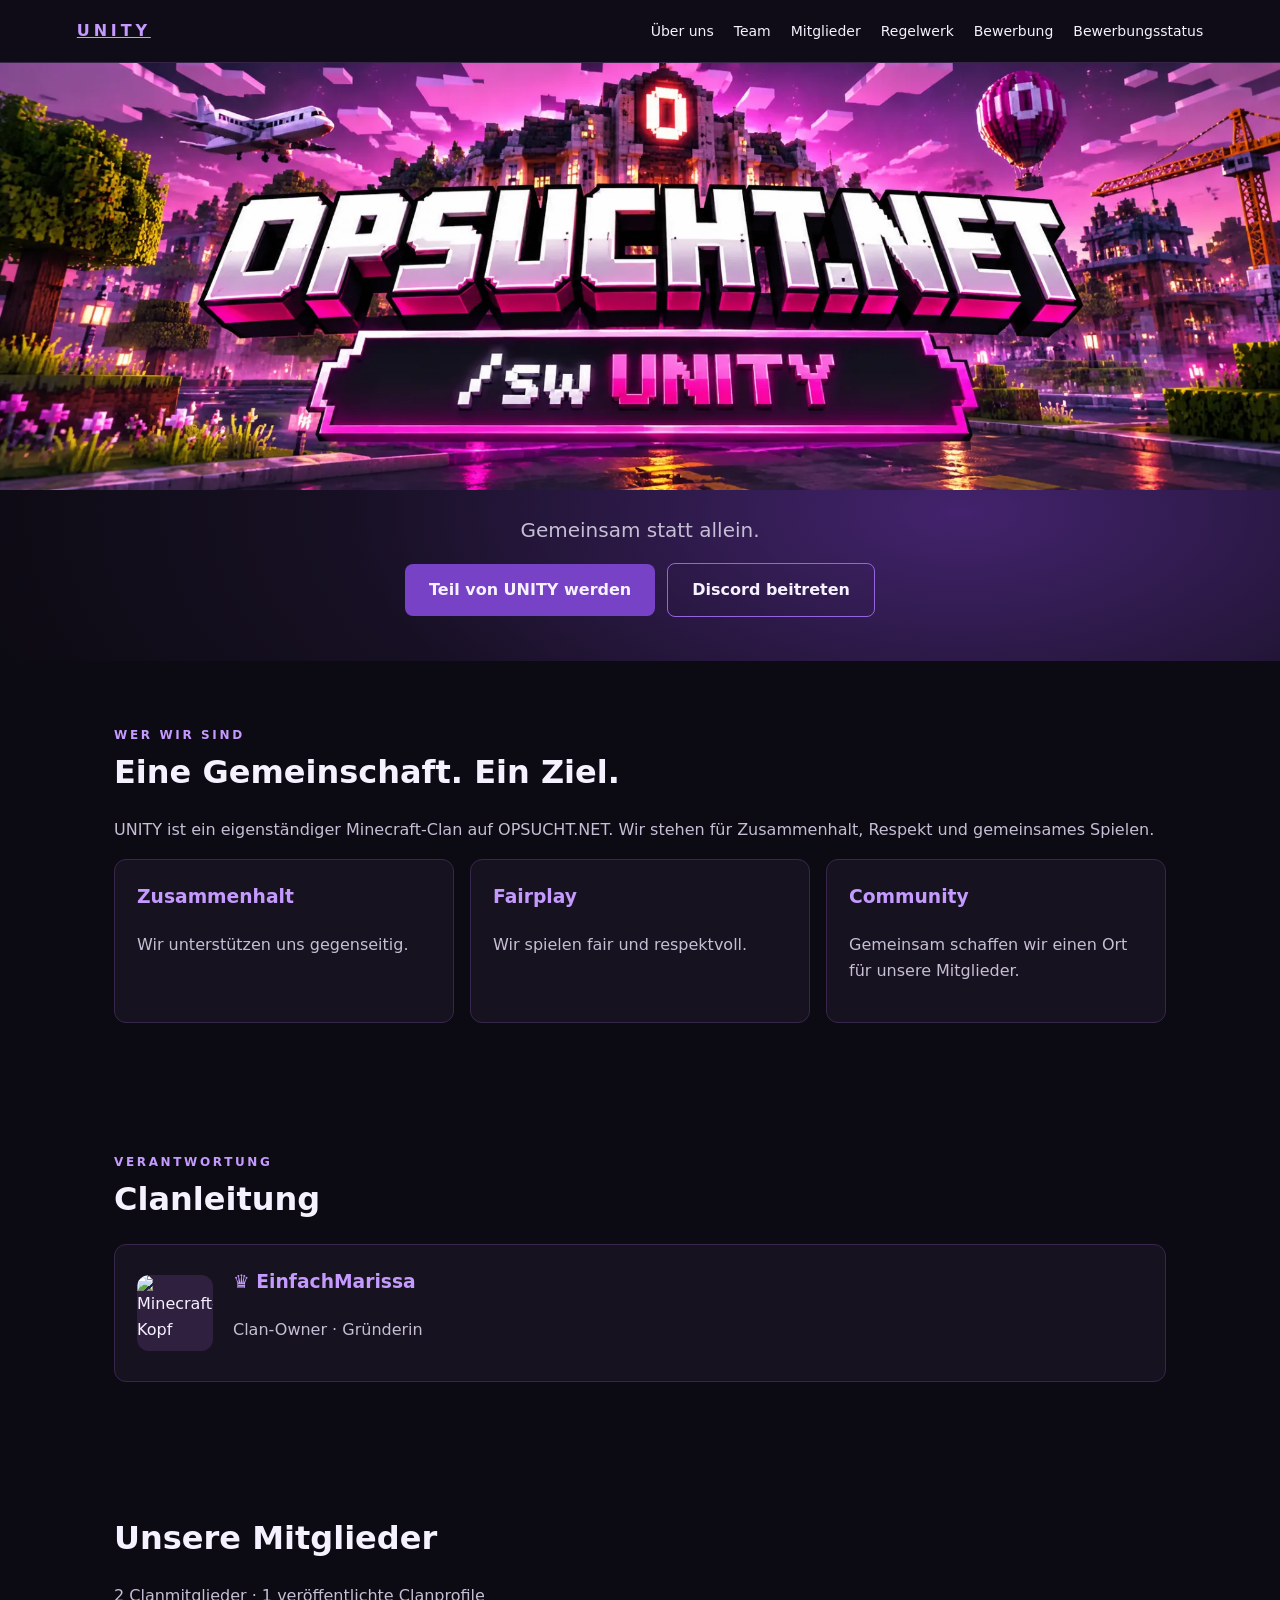
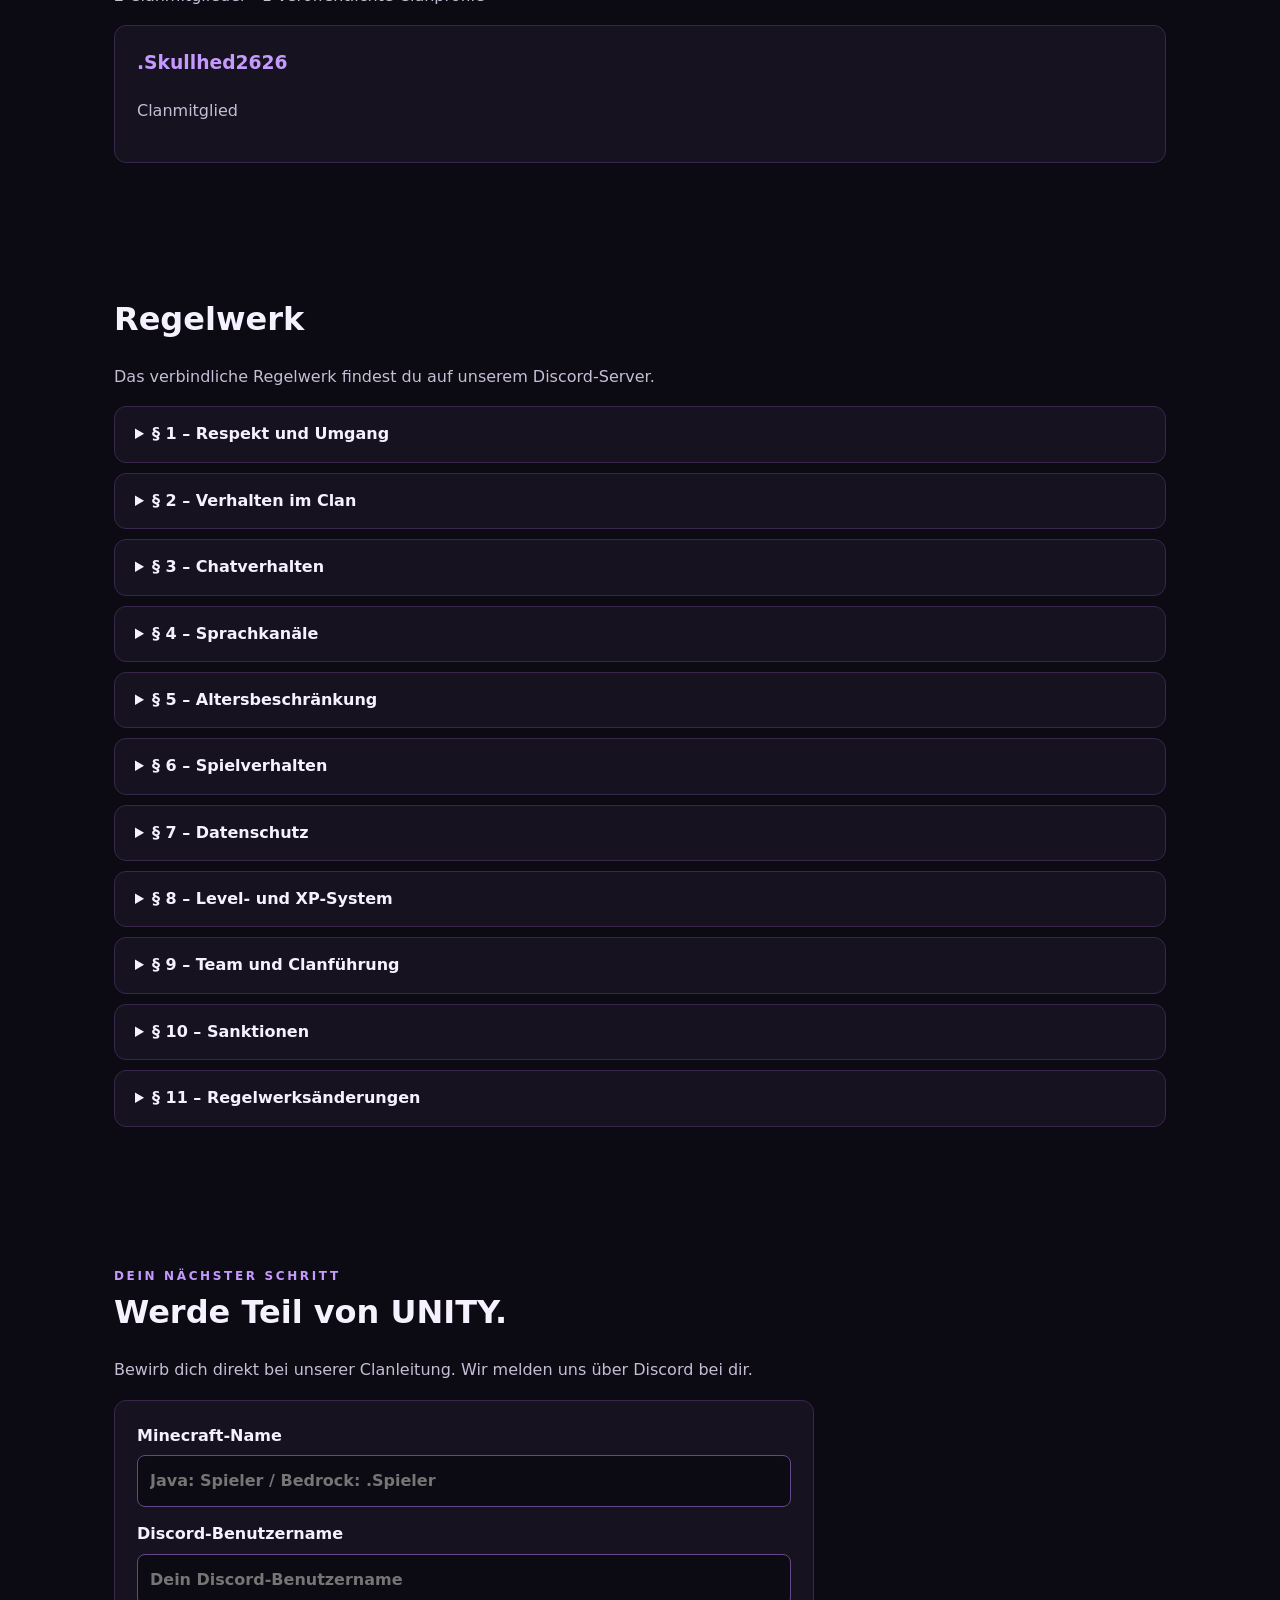
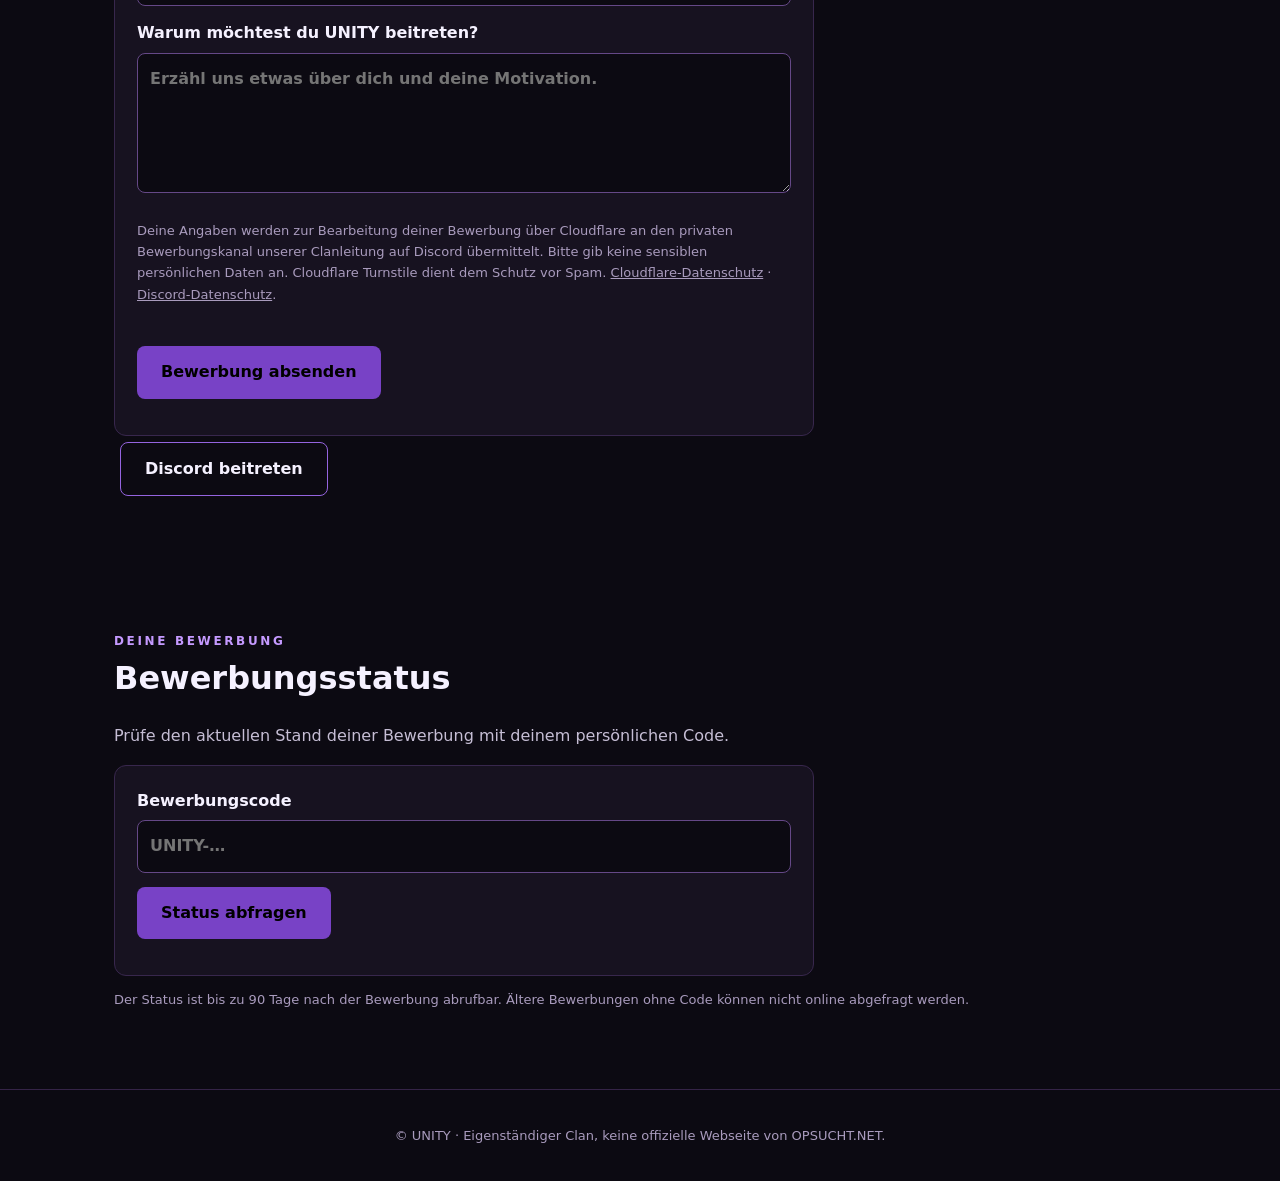
==== commit 90cb3d47: "Update index.html" ====
--- a/index.html
+++ b/index.html
@@ -1,7 +1,7 @@
 <!DOCTYPE html>
 <html lang="de"><head><meta charset="UTF-8"><meta name="viewport" content="width=device-width, initial-scale=1"><title>UNITY | Minecraft Clan</title><style>
 *{box-sizing:border-box}html{scroll-behavior:smooth}body{margin:0;background:#0c0a12;color:#f5f1ff;font:16px/1.65 system-ui,sans-serif}a{color:inherit}header{position:sticky;top:0;z-index:2;background:#100d18f5;border-bottom:1px solid #352447;display:flex;align-items:center;justify-content:space-between;padding:18px 6%;flex-wrap:wrap;gap:12px}.brand{font-weight:900;letter-spacing:.24em;color:#c59aff}nav{display:flex;gap:20px;flex-wrap:wrap}nav a{text-decoration:none;font-size:14px}nav a:hover{color:#c59aff}.hero{min-height:72vh;display:grid;place-content:center;text-align:center;padding:60px 20px;background:radial-gradient(ellipse at center,#43236d 0%,#171024 45%,#0c0a12 75%)}.eyebrow{color:#c59aff;letter-spacing:.22em;font-size:12px;font-weight:700}h1{font-size:clamp(64px,15vw,160px);line-height:1;margin:18px 0;letter-spacing:.08em;text-shadow:0 0 60px #8b45e8;animation:appear .8s ease-out}h2{font-size:32px;margin:0 0 18px}p{color:#c6bed5}.hero p{font-size:20px}.btn{display:inline-block;padding:13px 24px;background:#7842c6;border-radius:8px;text-decoration:none;font-weight:700;margin:6px}.btn:hover{background:#935ce6}section:not(.hero){max-width:1100px;margin:auto;padding:65px 24px;scroll-margin-top:100px}.grid{display:grid;grid-template-columns:repeat(auto-fit,minmax(230px,1fr));gap:16px}.tile,details{background:#171220;border:1px solid #38274d;border-radius:12px;padding:22px}.tile h3{color:#c59aff;margin-top:0}details{margin:10px 0;padding:14px 20px}summary{cursor:pointer;font-weight:700}footer{text-align:center;padding:35px;border-top:1px solid #352447;color:#a99bbd;font-size:13px}@keyframes appear{from{opacity:0;transform:translateY(15px)}to{opacity:1;transform:none}}@media(prefers-reduced-motion:reduce){*{animation:none!important;scroll-behavior:auto!important}}@media(max-width:600px){nav{gap:12px}header{position:static}}
-.owner{display:flex;align-items:center;gap:20px}.avatar{width:76px;height:76px;image-rendering:pixelated;border-radius:12px;background:#302040}.muted{font-size:13px;color:#a99bbd}.hero{background-size:150% 150%;animation:glow 12s ease-in-out infinite alternate}@keyframes glow{from{background-position:30% 40%}to{background-position:70% 60%}}.btn.secondary{background:transparent;border:1px solid #9564df}.member-name{overflow-wrap:anywhere}.hero{display:flex;flex-direction:column;align-items:center;justify-content:center;min-height:0;padding:0 0 38px;gap:10px;animation:none}.hero-banner{display:block;width:100%;height:auto;max-width:2048px}.hero p{margin:14px 16px 0}.sr-only{position:absolute;width:1px;height:1px;padding:0;margin:-1px;overflow:hidden;clip-path:inset(50%);white-space:nowrap}.hero>div{padding:0 12px}#application-form{max-width:700px;display:grid;gap:14px}#application-form label{display:grid;gap:6px;font-weight:600}#application-form input,#application-form textarea{width:100%;background:#0c0a12;color:#f5f1ff;border:1px solid #654887;border-radius:8px;padding:12px;font:inherit}#application-form textarea{resize:vertical;min-height:140px}#application-form button{border:0;cursor:pointer;font:inherit;font-weight:700;justify-self:start;margin:0}#application-form button:disabled{opacity:.55;cursor:wait}#application-form :focus-visible{outline:2px solid #c59aff;outline-offset:3px}#application-status{margin:0;overflow-wrap:anywhere}</style></head><body><header><a class="brand" href="#start">UNITY</a><nav aria-label="Navigation"><a href="#ueber">Über uns</a><a href="#team">Team</a><a href="#mitglieder">Mitglieder</a><a href="#regeln">Regelwerk</a><a href="#bewerbung">Bewerbung</a></nav></header><main><section class="hero" id="start"><h1 class="sr-only">UNITY – Minecraft Clan</h1><img class="hero-banner" src="unity-banner.webp" width="2048" height="682" alt="OPSUCHT.NET – /sw UNITY"><p>Gemeinsam statt allein.</p><div><a class="btn" href="#bewerbung">Teil von UNITY werden</a><a class="btn secondary" href="https://discord.gg/vN96J7P9Pv">Discord beitreten</a></div></section><section id="ueber"><div class="eyebrow">WER WIR SIND</div><h2>Eine Gemeinschaft. Ein Ziel.</h2><p>UNITY ist ein eigenständiger Minecraft-Clan auf OPSUCHT.NET. Wir stehen für Zusammenhalt, Respekt und gemeinsames Spielen.</p><div class="grid"><article class="tile"><h3>Zusammenhalt</h3><p>Wir unterstützen uns gegenseitig.</p></article><article class="tile"><h3>Fairplay</h3><p>Wir spielen fair und respektvoll.</p></article><article class="tile"><h3>Community</h3><p>Gemeinsam schaffen wir einen Ort für unsere Mitglieder.</p></article></div></section><section id="team"><div class="eyebrow">VERANTWORTUNG</div><h2>Clanleitung</h2><div class="grid"><article class="tile"><div class="owner"><img class="avatar" src="https://mc-heads.net/avatar/EinfachMarissa/80" alt="Minecraft-Kopf" loading="lazy"><div><h3>♛ EinfachMarissa</h3><p>Clan-Owner · Gründerin</p></div></div></article></div></section><section id="mitglieder"><h2>Unsere Mitglieder</h2><p id="member-status" role="status">Die automatische Mitgliederübersicht wird eingerichtet.</p><div class="grid" id="member-list"></div></section><section id="regeln"><h2>Regelwerk</h2><p>Das verbindliche Regelwerk findest du auf unserem Discord-Server.</p><details><summary>§ 1 – Respekt und Umgang</summary><p>Jedes Mitglied ist respektvoll zu behandeln. Beleidigungen, Diskriminierung, Mobbing und Provokationen werden nicht toleriert.</p></details><details><summary>§ 2 – Verhalten im Clan</summary><p>Zusammenhalt, Loyalität und gegenseitige Unterstützung stehen an erster Stelle. Das absichtliche Schädigen anderer Clanmitglieder ist untersagt.</p></details><details><summary>§ 3 – Chatverhalten</summary><p>Spam, unerlaubte Werbung, unangemessene Inhalte und unnötige Markierungen sind verboten.</p></details><details><summary>§ 4 – Sprachkanäle</summary><p>Störgeräusche, Soundboard-Spam und absichtliches Stören anderer Mitglieder sind untersagt.</p></details><details><summary>§ 5 – Altersbeschränkung</summary><p>Der 18+-Bereich ist ausschließlich volljährigen Mitgliedern vorbehalten.</p></details><details><summary>§ 6 – Spielverhalten</summary><p>Cheating, Scamming, Bugusing und andere Verstöße gegen das Regelwerk von OP-SUCHT.NET sind untersagt.</p></details><details><summary>§ 7 – Datenschutz</summary><p>Private Informationen, Nachrichten und Aufnahmen dürfen nicht ohne Zustimmung der betroffenen Personen veröffentlicht werden.</p></details><details><summary>§ 8 – Level- und XP-System</summary><p>Das absichtliche Farmen oder Manipulieren von XP ist verboten.</p></details><details><summary>§ 9 – Team und Clanführung</summary><p>Anweisungen des zuständigen Teams sind zu befolgen. Beschwerden können über das Ticketsystem eingereicht werden.</p></details><details><summary>§ 10 – Sanktionen</summary><p>Regelverstöße können je nach Schwere zu Verwarnungen, Sprachsperren, Clanausschlüssen oder einem permanenten Bann führen.</p></details><details><summary>§ 11 – Regelwerksänderungen</summary><p>Die Clanführung behält sich vor, das Regelwerk anzupassen. Änderungen werden bekannt gegeben.</p></details></section><section id="bewerbung"><div class="eyebrow">DEIN NÄCHSTER SCHRITT</div><h2>Werde Teil von UNITY.</h2><p>Bewirb dich direkt bei unserer Clanleitung. Wir melden uns über Discord bei dir.</p><form id="application-form" class="tile"><label>Minecraft-Name<input name="minecraft" required minlength="3" maxlength="17" pattern="(?:[A-Za-z0-9_]{3,16}|\.[A-Za-z0-9_]{3,16})" placeholder="Java: Spieler / Bedrock: .Spieler"></label><label>Discord-Benutzername<input name="discord" required maxlength="100" placeholder="Dein Discord-Benutzername"></label><label>Warum möchtest du UNITY beitreten?<textarea name="motivation" required minlength="20" maxlength="1500" placeholder="Erzähl uns etwas über dich und deine Motivation."></textarea></label><p class="muted">Deine Angaben werden zur Bearbeitung deiner Bewerbung über Cloudflare an den privaten Bewerbungskanal unserer Clanleitung auf Discord übermittelt. Bitte gib keine sensiblen persönlichen Daten an. Cloudflare Turnstile dient dem Schutz vor Spam. <a href="https://www.cloudflare.com/privacypolicy/">Cloudflare-Datenschutz</a> · <a href="https://discord.com/privacy">Discord-Datenschutz</a>.</p><div class="cf-turnstile" data-sitekey="0x4AAAAAAGUcSUMEBHMOf-Sm" data-theme="dark"></div><button class="btn" type="submit">Bewerbung absenden</button><p id="application-status" role="status" aria-live="polite"></p></form><a class="btn secondary" href="https://discord.gg/vN96J7P9Pv">Discord beitreten</a></section></main><footer>© UNITY · Eigenständiger Clan, keine offizielle Webseite von OPSUCHT.NET.</footer><script>fetch('./members.json',{cache:'no-store'}).then(r=>{if(!r.ok)throw Error();return r.json()}).then(data=>{if(!Array.isArray(data.members))throw Error();const list=document.getElementById('member-list');for(const m of data.members){if(typeof m.name!=='string')continue;const card=document.createElement('article');card.className='tile';const name=document.createElement('h3');name.className='member-name';name.textContent=m.name;card.append(name);if(typeof m.rank==='string'){const rank=document.createElement('p');rank.textContent=m.rank;card.append(rank)}list.append(card)}document.getElementById('member-status').textContent=(Number.isInteger(data.count)?data.count+' Clanmitglieder · ':'')+list.children.length+' veröffentlichte Clanprofile';}).catch(()=>{});</script><script src="https://challenges.cloudflare.com/turnstile/v0/api.js" async defer></script><script>
+.owner{display:flex;align-items:center;gap:20px}.avatar{width:76px;height:76px;image-rendering:pixelated;border-radius:12px;background:#302040}.muted{font-size:13px;color:#a99bbd}.hero{background-size:150% 150%;animation:glow 12s ease-in-out infinite alternate}@keyframes glow{from{background-position:30% 40%}to{background-position:70% 60%}}.btn.secondary{background:transparent;border:1px solid #9564df}.member-name{overflow-wrap:anywhere}.hero{display:flex;flex-direction:column;align-items:center;justify-content:center;min-height:0;padding:0 0 38px;gap:10px;animation:none}.hero-banner{display:block;width:100%;height:auto;max-width:2048px}.hero p{margin:14px 16px 0}.sr-only{position:absolute;width:1px;height:1px;padding:0;margin:-1px;overflow:hidden;clip-path:inset(50%);white-space:nowrap}.hero>div{padding:0 12px}#application-form{max-width:700px;display:grid;gap:14px}#application-form label{display:grid;gap:6px;font-weight:600}#application-form input,#application-form textarea{width:100%;background:#0c0a12;color:#f5f1ff;border:1px solid #654887;border-radius:8px;padding:12px;font:inherit}#application-form textarea{resize:vertical;min-height:140px}#application-form button{border:0;cursor:pointer;font:inherit;font-weight:700;justify-self:start;margin:0}#application-form button:disabled{opacity:.55;cursor:wait}#application-form :focus-visible{outline:2px solid #c59aff;outline-offset:3px}#application-status{margin:0;overflow-wrap:anywhere}#status-form{max-width:700px;display:grid;gap:14px}#status-form label{display:grid;gap:6px;font-weight:600}#status-form input,#issued-code{width:100%;background:#0c0a12;color:#f5f1ff;border:1px solid #654887;border-radius:8px;padding:12px;font:inherit}#status-form button,#copy-code{border:0;cursor:pointer;font:inherit;font-weight:700;justify-self:start;margin:0}#status-form button:disabled{opacity:.55;cursor:wait}#status-result{overflow-wrap:anywhere;margin:0}#code-panel{max-width:700px;margin-top:16px}#code-panel[hidden]{display:none}#copy-code{margin-top:12px}#status-form :focus-visible,#code-panel :focus-visible{outline:2px solid #c59aff;outline-offset:3px}</style></head><body><header><a class="brand" href="#start">UNITY</a><nav aria-label="Navigation"><a href="#ueber">Über uns</a><a href="#team">Team</a><a href="#mitglieder">Mitglieder</a><a href="#regeln">Regelwerk</a><a href="#bewerbung">Bewerbung</a><a href="#bewerbungsstatus">Bewerbungsstatus</a></nav></header><main><section class="hero" id="start"><h1 class="sr-only">UNITY – Minecraft Clan</h1><img class="hero-banner" src="unity-banner.webp" width="2048" height="682" alt="OPSUCHT.NET – /sw UNITY"><p>Gemeinsam statt allein.</p><div><a class="btn" href="#bewerbung">Teil von UNITY werden</a><a class="btn secondary" href="https://discord.gg/vN96J7P9Pv">Discord beitreten</a></div></section><section id="ueber"><div class="eyebrow">WER WIR SIND</div><h2>Eine Gemeinschaft. Ein Ziel.</h2><p>UNITY ist ein eigenständiger Minecraft-Clan auf OPSUCHT.NET. Wir stehen für Zusammenhalt, Respekt und gemeinsames Spielen.</p><div class="grid"><article class="tile"><h3>Zusammenhalt</h3><p>Wir unterstützen uns gegenseitig.</p></article><article class="tile"><h3>Fairplay</h3><p>Wir spielen fair und respektvoll.</p></article><article class="tile"><h3>Community</h3><p>Gemeinsam schaffen wir einen Ort für unsere Mitglieder.</p></article></div></section><section id="team"><div class="eyebrow">VERANTWORTUNG</div><h2>Clanleitung</h2><div class="grid"><article class="tile"><div class="owner"><img class="avatar" src="https://mc-heads.net/avatar/EinfachMarissa/80" alt="Minecraft-Kopf" loading="lazy"><div><h3>♛ EinfachMarissa</h3><p>Clan-Owner · Gründerin</p></div></div></article></div></section><section id="mitglieder"><h2>Unsere Mitglieder</h2><p id="member-status" role="status">Die automatische Mitgliederübersicht wird eingerichtet.</p><div class="grid" id="member-list"></div></section><section id="regeln"><h2>Regelwerk</h2><p>Das verbindliche Regelwerk findest du auf unserem Discord-Server.</p><details><summary>§ 1 – Respekt und Umgang</summary><p>Jedes Mitglied ist respektvoll zu behandeln. Beleidigungen, Diskriminierung, Mobbing und Provokationen werden nicht toleriert.</p></details><details><summary>§ 2 – Verhalten im Clan</summary><p>Zusammenhalt, Loyalität und gegenseitige Unterstützung stehen an erster Stelle. Das absichtliche Schädigen anderer Clanmitglieder ist untersagt.</p></details><details><summary>§ 3 – Chatverhalten</summary><p>Spam, unerlaubte Werbung, unangemessene Inhalte und unnötige Markierungen sind verboten.</p></details><details><summary>§ 4 – Sprachkanäle</summary><p>Störgeräusche, Soundboard-Spam und absichtliches Stören anderer Mitglieder sind untersagt.</p></details><details><summary>§ 5 – Altersbeschränkung</summary><p>Der 18+-Bereich ist ausschließlich volljährigen Mitgliedern vorbehalten.</p></details><details><summary>§ 6 – Spielverhalten</summary><p>Cheating, Scamming, Bugusing und andere Verstöße gegen das Regelwerk von OP-SUCHT.NET sind untersagt.</p></details><details><summary>§ 7 – Datenschutz</summary><p>Private Informationen, Nachrichten und Aufnahmen dürfen nicht ohne Zustimmung der betroffenen Personen veröffentlicht werden.</p></details><details><summary>§ 8 – Level- und XP-System</summary><p>Das absichtliche Farmen oder Manipulieren von XP ist verboten.</p></details><details><summary>§ 9 – Team und Clanführung</summary><p>Anweisungen des zuständigen Teams sind zu befolgen. Beschwerden können über das Ticketsystem eingereicht werden.</p></details><details><summary>§ 10 – Sanktionen</summary><p>Regelverstöße können je nach Schwere zu Verwarnungen, Sprachsperren, Clanausschlüssen oder einem permanenten Bann führen.</p></details><details><summary>§ 11 – Regelwerksänderungen</summary><p>Die Clanführung behält sich vor, das Regelwerk anzupassen. Änderungen werden bekannt gegeben.</p></details></section><section id="bewerbung"><div class="eyebrow">DEIN NÄCHSTER SCHRITT</div><h2>Werde Teil von UNITY.</h2><p>Bewirb dich direkt bei unserer Clanleitung. Wir melden uns über Discord bei dir.</p><form id="application-form" class="tile"><label>Minecraft-Name<input name="minecraft" required minlength="3" maxlength="17" pattern="(?:[A-Za-z0-9_]{3,16}|\.[A-Za-z0-9_]{3,16})" placeholder="Java: Spieler / Bedrock: .Spieler"></label><label>Discord-Benutzername<input name="discord" required maxlength="100" placeholder="Dein Discord-Benutzername"></label><label>Warum möchtest du UNITY beitreten?<textarea name="motivation" required minlength="20" maxlength="1500" placeholder="Erzähl uns etwas über dich und deine Motivation."></textarea></label><p class="muted">Deine Angaben werden zur Bearbeitung deiner Bewerbung über Cloudflare an den privaten Bewerbungskanal unserer Clanleitung auf Discord übermittelt. Bitte gib keine sensiblen persönlichen Daten an. Cloudflare Turnstile dient dem Schutz vor Spam. <a href="https://www.cloudflare.com/privacypolicy/">Cloudflare-Datenschutz</a> · <a href="https://discord.com/privacy">Discord-Datenschutz</a>.</p><div class="cf-turnstile" data-sitekey="0x4AAAAAAGUcSUMEBHMOf-Sm" data-theme="dark"></div><button class="btn" type="submit">Bewerbung absenden</button><p id="application-status" role="status" aria-live="polite"></p></form><div id="code-panel" class="tile" hidden><h3>Dein persönlicher Bewerbungscode</h3><p>Speichere diesen Code sicher. Nur damit kannst du deinen Status abrufen. Teile ihn nicht mit anderen. Die Abfrage ist bis zu 90 Tage nach der Bewerbung möglich.</p><input id="issued-code" aria-label="Persönlicher Bewerbungscode" readonly><button class="btn" id="copy-code" type="button">Code kopieren</button><p id="copy-feedback" role="status"></p><a href="#bewerbungsstatus">Zum Bewerbungsstatus</a></div><a class="btn secondary" href="https://discord.gg/vN96J7P9Pv">Discord beitreten</a></section><section id="bewerbungsstatus"><div class="eyebrow">DEINE BEWERBUNG</div><h2>Bewerbungsstatus</h2><p>Prüfe den aktuellen Stand deiner Bewerbung mit deinem persönlichen Code.</p><form id="status-form" class="tile"><label>Bewerbungscode<input name="code" required maxlength="38" placeholder="UNITY-…" autocomplete="off" spellcheck="false"></label><button class="btn" type="submit">Status abfragen</button><p id="status-result" role="status" aria-live="polite"></p></form><p class="muted">Der Status ist bis zu 90 Tage nach der Bewerbung abrufbar. Ältere Bewerbungen ohne Code können nicht online abgefragt werden.</p></section></main><footer>© UNITY · Eigenständiger Clan, keine offizielle Webseite von OPSUCHT.NET.</footer><script>fetch('./members.json',{cache:'no-store'}).then(r=>{if(!r.ok)throw Error();return r.json()}).then(data=>{if(!Array.isArray(data.members))throw Error();const list=document.getElementById('member-list');for(const m of data.members){if(typeof m.name!=='string')continue;const card=document.createElement('article');card.className='tile';const name=document.createElement('h3');name.className='member-name';name.textContent=m.name;card.append(name);if(typeof m.rank==='string'){const rank=document.createElement('p');rank.textContent=m.rank;card.append(rank)}list.append(card)}document.getElementById('member-status').textContent=(Number.isInteger(data.count)?data.count+' Clanmitglieder · ':'')+list.children.length+' veröffentlichte Clanprofile';}).catch(()=>{});</script><script src="https://challenges.cloudflare.com/turnstile/v0/api.js" async defer></script><script>
 const applicationForm=document.getElementById('application-form');
 applicationForm.addEventListener('submit',async event=>{
  event.preventDefault();
@@ -14,7 +14,36 @@
  const result=await response.json();
  if(!response.ok||result.success!==true)throw new Error(result.error||'Übermittlung fehlgeschlagen.');
  applicationForm.reset();status.textContent='Deine Bewerbung wurde erfolgreich übermittelt! Wir melden uns über Discord.';
+ if(typeof result.code==='string' && /^UNITY-[A-F0-9]{32}$/.test(result.code)){
+ document.getElementById('issued-code').value=result.code;
+ document.getElementById('code-panel').hidden=false;
+ document.getElementById('copy-feedback').textContent='';
+ document.querySelector('#status-form input').value=result.code;
+ }else{status.textContent+=' Ein Bewerbungscode wurde nicht zurückgegeben. Bitte kontaktiere die Clanleitung.';}
  }catch(error){status.textContent='Bewerbung konnte nicht bestätigt werden: '+(error.message||'Bitte versuche es erneut.');}
  finally{button.disabled=false;if(window.turnstile)window.turnstile.reset();}
 });
+
+const statusForm=document.getElementById('status-form');
+const statusResult=document.getElementById('status-result');
+statusForm.addEventListener('submit',async event=>{
+ event.preventDefault();
+ const code=String(new FormData(statusForm).get('code')).trim().toUpperCase();
+ if(!/^UNITY-[A-F0-9]{32}$/.test(code)){statusResult.textContent='Bitte gib einen gültigen Bewerbungscode ein.';return;}
+ const button=statusForm.querySelector('button');button.disabled=true;statusResult.textContent='Status wird abgerufen …';statusResult.style.color='';
+ try{
+ const response=await fetch('https://unity-bewerbungen.marissa-konig12.workers.dev/status',{method:'POST',headers:{'Content-Type':'application/json'},body:JSON.stringify({code})});
+ const result=await response.json();
+ if(!response.ok||result.success!==true)throw new Error(result.error||'Abfrage fehlgeschlagen.');
+ const colors={'Eingegangen':'#c6bed5','In Bearbeitung':'#f5ca67','Angenommen':'#79dfa4','Abgelehnt':'#ff939e'};
+ if(!Object.hasOwn(colors,result.status))throw new Error('Unbekannter Status.');
+ statusResult.textContent='Aktueller Status: '+result.status;statusResult.style.color=colors[result.status];
+ }catch(error){statusResult.textContent=error.message||'Abfrage fehlgeschlagen.';}
+ finally{button.disabled=false;}
+});
+document.getElementById('copy-code').addEventListener('click',async()=>{
+ const input=document.getElementById('issued-code'), feedback=document.getElementById('copy-feedback');
+ try{await navigator.clipboard.writeText(input.value);feedback.textContent='Bewerbungscode kopiert.';}
+ catch{input.focus();input.select();feedback.textContent='Bitte kopiere den markierten Code mit STRG + C.';}
+});
 </script></body></html>
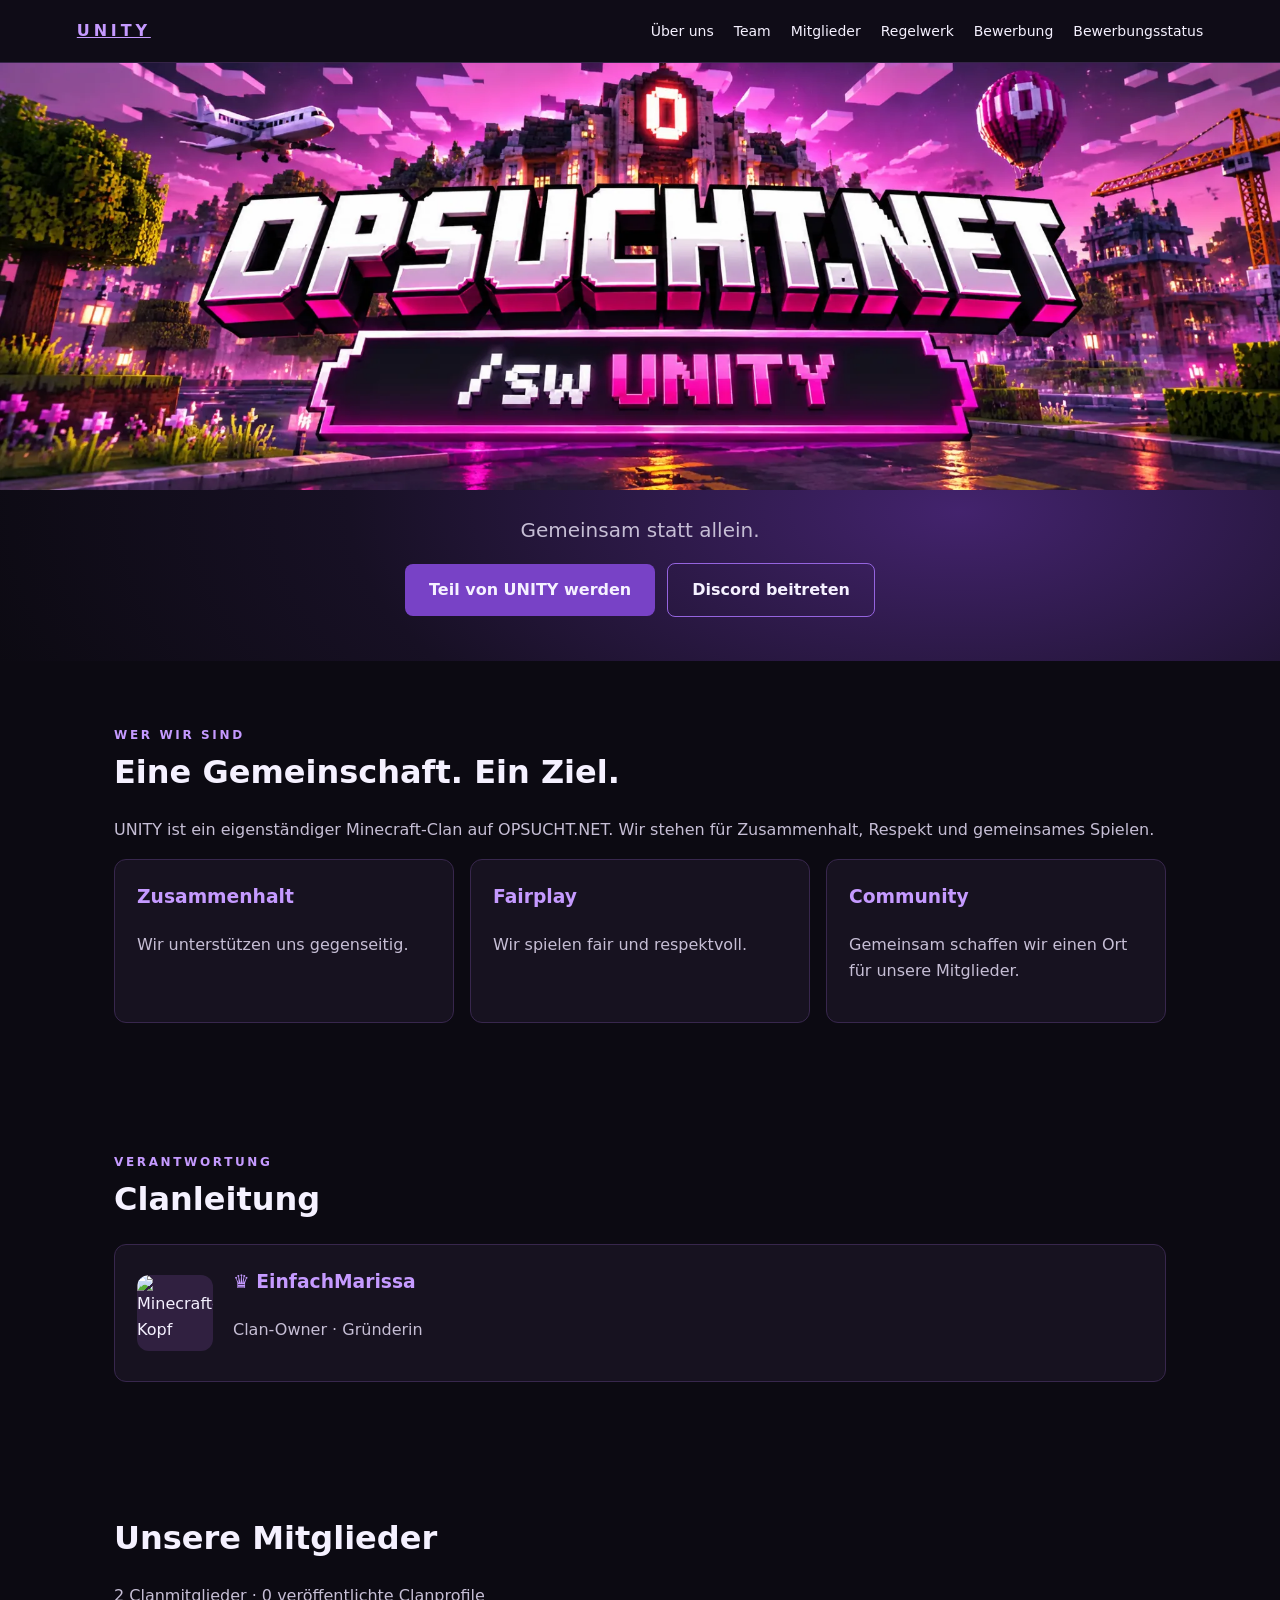
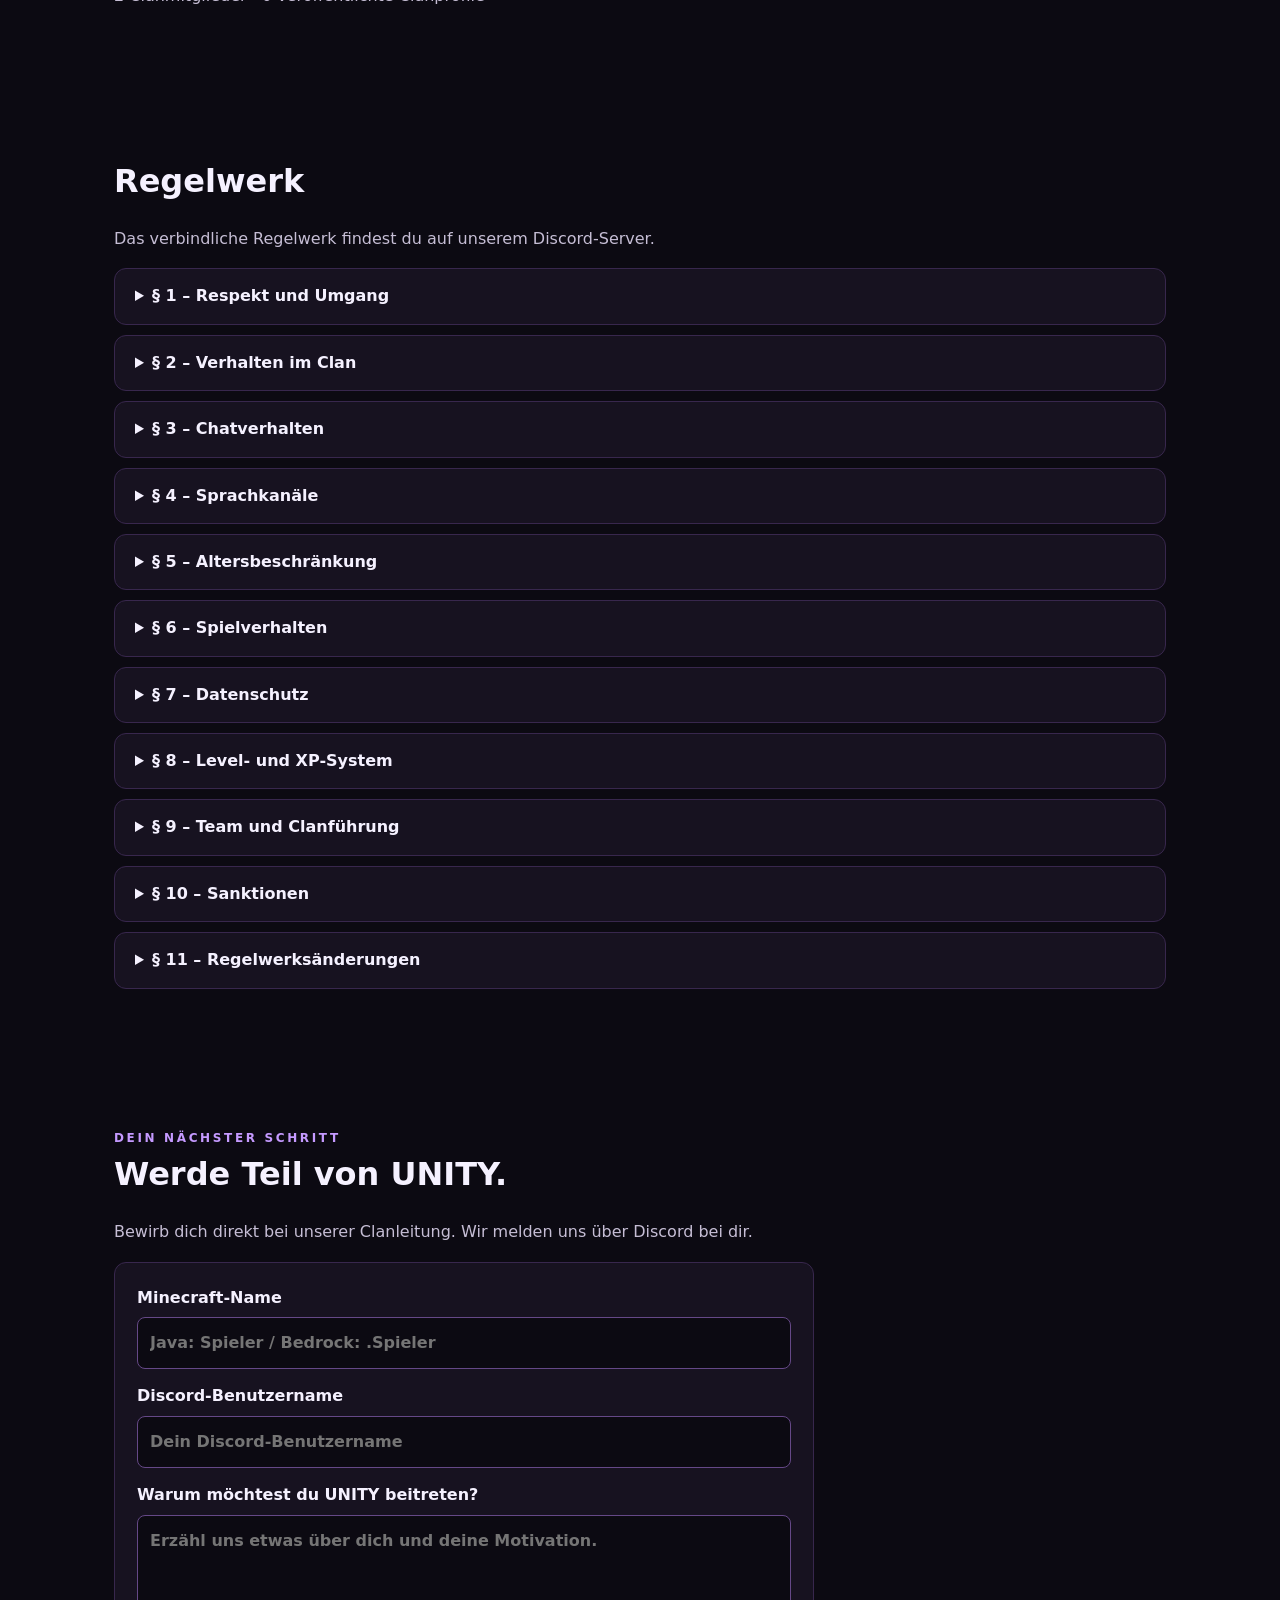
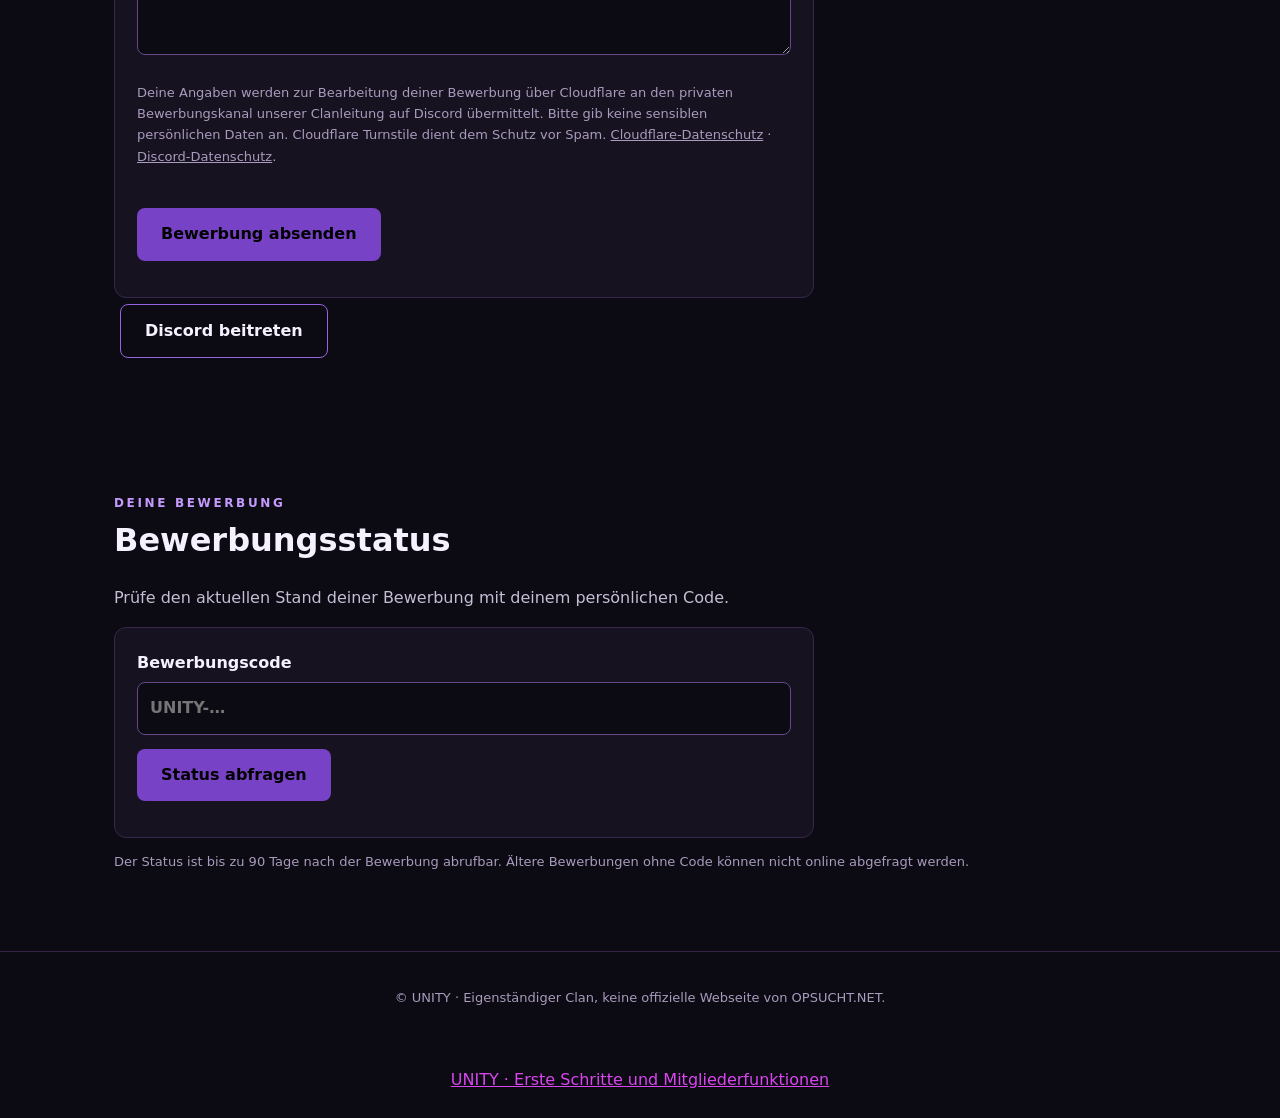
==== commit 5d908934: "Add files via upload" ====
--- a/index.html
+++ b/index.html
@@ -46,4 +46,4 @@
  try{await navigator.clipboard.writeText(input.value);feedback.textContent='Bewerbungscode kopiert.';}
  catch{input.focus();input.select();feedback.textContent='Bitte kopiere den markierten Code mit STRG + C.';}
 });
-</script></body></html>
+</script><aside style="text-align:center;padding:24px"><a style="color:#d946ef" href="start.html">UNITY · Erste Schritte und Mitgliederfunktionen</a></aside></body></html>
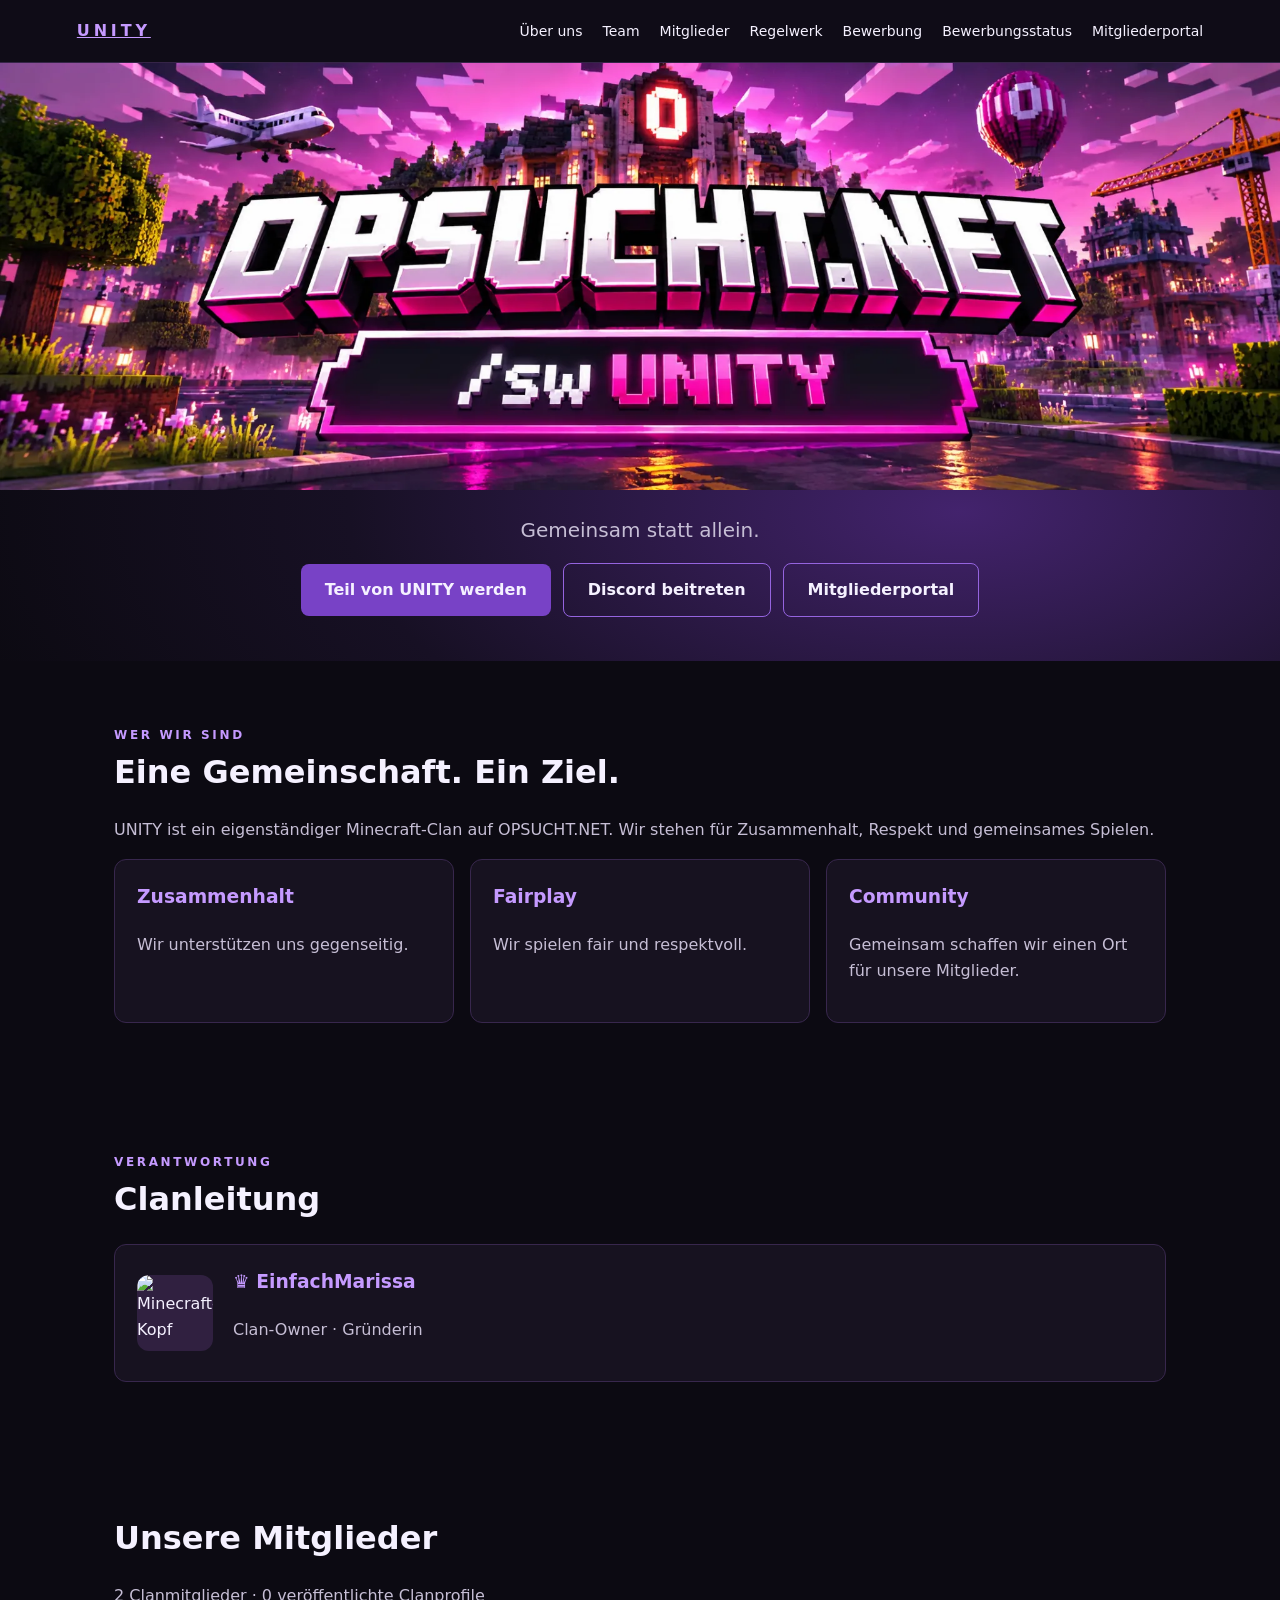
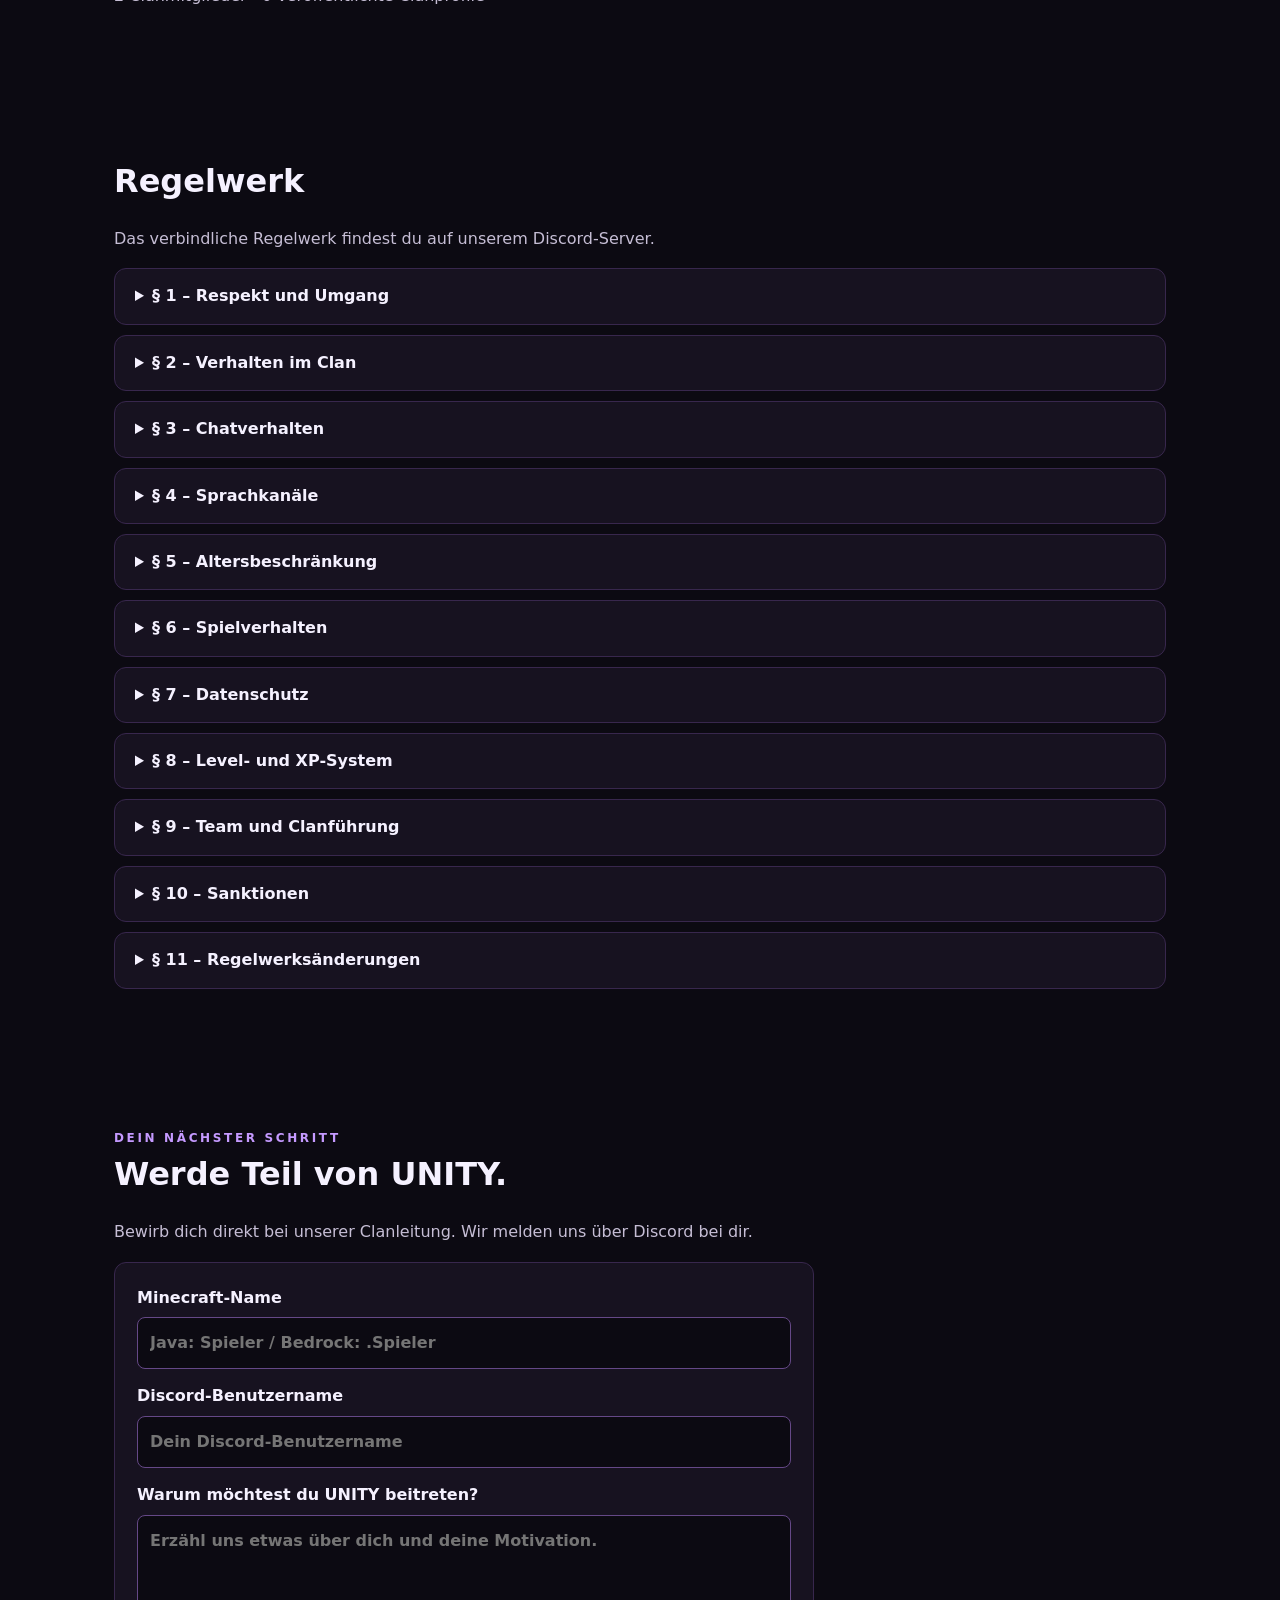
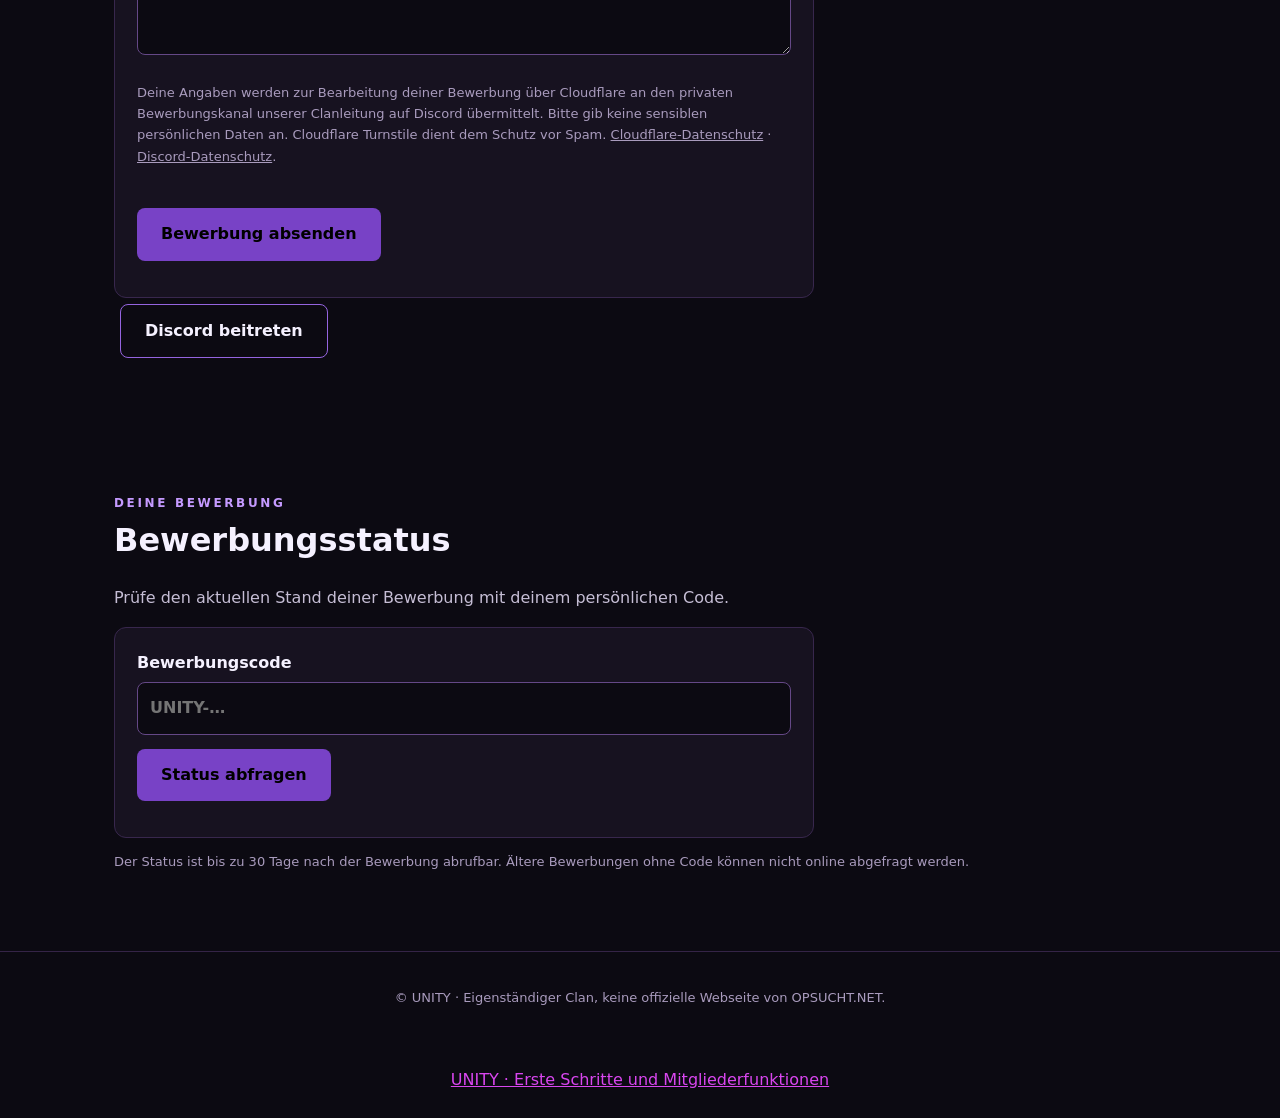
==== commit a7c74cb5: "Add files via upload" ====
--- a/index.html
+++ b/index.html
@@ -1,7 +1,7 @@
 <!DOCTYPE html>
 <html lang="de"><head><meta charset="UTF-8"><meta name="viewport" content="width=device-width, initial-scale=1"><title>UNITY | Minecraft Clan</title><style>
 *{box-sizing:border-box}html{scroll-behavior:smooth}body{margin:0;background:#0c0a12;color:#f5f1ff;font:16px/1.65 system-ui,sans-serif}a{color:inherit}header{position:sticky;top:0;z-index:2;background:#100d18f5;border-bottom:1px solid #352447;display:flex;align-items:center;justify-content:space-between;padding:18px 6%;flex-wrap:wrap;gap:12px}.brand{font-weight:900;letter-spacing:.24em;color:#c59aff}nav{display:flex;gap:20px;flex-wrap:wrap}nav a{text-decoration:none;font-size:14px}nav a:hover{color:#c59aff}.hero{min-height:72vh;display:grid;place-content:center;text-align:center;padding:60px 20px;background:radial-gradient(ellipse at center,#43236d 0%,#171024 45%,#0c0a12 75%)}.eyebrow{color:#c59aff;letter-spacing:.22em;font-size:12px;font-weight:700}h1{font-size:clamp(64px,15vw,160px);line-height:1;margin:18px 0;letter-spacing:.08em;text-shadow:0 0 60px #8b45e8;animation:appear .8s ease-out}h2{font-size:32px;margin:0 0 18px}p{color:#c6bed5}.hero p{font-size:20px}.btn{display:inline-block;padding:13px 24px;background:#7842c6;border-radius:8px;text-decoration:none;font-weight:700;margin:6px}.btn:hover{background:#935ce6}section:not(.hero){max-width:1100px;margin:auto;padding:65px 24px;scroll-margin-top:100px}.grid{display:grid;grid-template-columns:repeat(auto-fit,minmax(230px,1fr));gap:16px}.tile,details{background:#171220;border:1px solid #38274d;border-radius:12px;padding:22px}.tile h3{color:#c59aff;margin-top:0}details{margin:10px 0;padding:14px 20px}summary{cursor:pointer;font-weight:700}footer{text-align:center;padding:35px;border-top:1px solid #352447;color:#a99bbd;font-size:13px}@keyframes appear{from{opacity:0;transform:translateY(15px)}to{opacity:1;transform:none}}@media(prefers-reduced-motion:reduce){*{animation:none!important;scroll-behavior:auto!important}}@media(max-width:600px){nav{gap:12px}header{position:static}}
-.owner{display:flex;align-items:center;gap:20px}.avatar{width:76px;height:76px;image-rendering:pixelated;border-radius:12px;background:#302040}.muted{font-size:13px;color:#a99bbd}.hero{background-size:150% 150%;animation:glow 12s ease-in-out infinite alternate}@keyframes glow{from{background-position:30% 40%}to{background-position:70% 60%}}.btn.secondary{background:transparent;border:1px solid #9564df}.member-name{overflow-wrap:anywhere}.hero{display:flex;flex-direction:column;align-items:center;justify-content:center;min-height:0;padding:0 0 38px;gap:10px;animation:none}.hero-banner{display:block;width:100%;height:auto;max-width:2048px}.hero p{margin:14px 16px 0}.sr-only{position:absolute;width:1px;height:1px;padding:0;margin:-1px;overflow:hidden;clip-path:inset(50%);white-space:nowrap}.hero>div{padding:0 12px}#application-form{max-width:700px;display:grid;gap:14px}#application-form label{display:grid;gap:6px;font-weight:600}#application-form input,#application-form textarea{width:100%;background:#0c0a12;color:#f5f1ff;border:1px solid #654887;border-radius:8px;padding:12px;font:inherit}#application-form textarea{resize:vertical;min-height:140px}#application-form button{border:0;cursor:pointer;font:inherit;font-weight:700;justify-self:start;margin:0}#application-form button:disabled{opacity:.55;cursor:wait}#application-form :focus-visible{outline:2px solid #c59aff;outline-offset:3px}#application-status{margin:0;overflow-wrap:anywhere}#status-form{max-width:700px;display:grid;gap:14px}#status-form label{display:grid;gap:6px;font-weight:600}#status-form input,#issued-code{width:100%;background:#0c0a12;color:#f5f1ff;border:1px solid #654887;border-radius:8px;padding:12px;font:inherit}#status-form button,#copy-code{border:0;cursor:pointer;font:inherit;font-weight:700;justify-self:start;margin:0}#status-form button:disabled{opacity:.55;cursor:wait}#status-result{overflow-wrap:anywhere;margin:0}#code-panel{max-width:700px;margin-top:16px}#code-panel[hidden]{display:none}#copy-code{margin-top:12px}#status-form :focus-visible,#code-panel :focus-visible{outline:2px solid #c59aff;outline-offset:3px}</style></head><body><header><a class="brand" href="#start">UNITY</a><nav aria-label="Navigation"><a href="#ueber">Über uns</a><a href="#team">Team</a><a href="#mitglieder">Mitglieder</a><a href="#regeln">Regelwerk</a><a href="#bewerbung">Bewerbung</a><a href="#bewerbungsstatus">Bewerbungsstatus</a></nav></header><main><section class="hero" id="start"><h1 class="sr-only">UNITY – Minecraft Clan</h1><img class="hero-banner" src="unity-banner.webp" width="2048" height="682" alt="OPSUCHT.NET – /sw UNITY"><p>Gemeinsam statt allein.</p><div><a class="btn" href="#bewerbung">Teil von UNITY werden</a><a class="btn secondary" href="https://discord.gg/vN96J7P9Pv">Discord beitreten</a></div></section><section id="ueber"><div class="eyebrow">WER WIR SIND</div><h2>Eine Gemeinschaft. Ein Ziel.</h2><p>UNITY ist ein eigenständiger Minecraft-Clan auf OPSUCHT.NET. Wir stehen für Zusammenhalt, Respekt und gemeinsames Spielen.</p><div class="grid"><article class="tile"><h3>Zusammenhalt</h3><p>Wir unterstützen uns gegenseitig.</p></article><article class="tile"><h3>Fairplay</h3><p>Wir spielen fair und respektvoll.</p></article><article class="tile"><h3>Community</h3><p>Gemeinsam schaffen wir einen Ort für unsere Mitglieder.</p></article></div></section><section id="team"><div class="eyebrow">VERANTWORTUNG</div><h2>Clanleitung</h2><div class="grid"><article class="tile"><div class="owner"><img class="avatar" src="https://mc-heads.net/avatar/EinfachMarissa/80" alt="Minecraft-Kopf" loading="lazy"><div><h3>♛ EinfachMarissa</h3><p>Clan-Owner · Gründerin</p></div></div></article></div></section><section id="mitglieder"><h2>Unsere Mitglieder</h2><p id="member-status" role="status">Die automatische Mitgliederübersicht wird eingerichtet.</p><div class="grid" id="member-list"></div></section><section id="regeln"><h2>Regelwerk</h2><p>Das verbindliche Regelwerk findest du auf unserem Discord-Server.</p><details><summary>§ 1 – Respekt und Umgang</summary><p>Jedes Mitglied ist respektvoll zu behandeln. Beleidigungen, Diskriminierung, Mobbing und Provokationen werden nicht toleriert.</p></details><details><summary>§ 2 – Verhalten im Clan</summary><p>Zusammenhalt, Loyalität und gegenseitige Unterstützung stehen an erster Stelle. Das absichtliche Schädigen anderer Clanmitglieder ist untersagt.</p></details><details><summary>§ 3 – Chatverhalten</summary><p>Spam, unerlaubte Werbung, unangemessene Inhalte und unnötige Markierungen sind verboten.</p></details><details><summary>§ 4 – Sprachkanäle</summary><p>Störgeräusche, Soundboard-Spam und absichtliches Stören anderer Mitglieder sind untersagt.</p></details><details><summary>§ 5 – Altersbeschränkung</summary><p>Der 18+-Bereich ist ausschließlich volljährigen Mitgliedern vorbehalten.</p></details><details><summary>§ 6 – Spielverhalten</summary><p>Cheating, Scamming, Bugusing und andere Verstöße gegen das Regelwerk von OP-SUCHT.NET sind untersagt.</p></details><details><summary>§ 7 – Datenschutz</summary><p>Private Informationen, Nachrichten und Aufnahmen dürfen nicht ohne Zustimmung der betroffenen Personen veröffentlicht werden.</p></details><details><summary>§ 8 – Level- und XP-System</summary><p>Das absichtliche Farmen oder Manipulieren von XP ist verboten.</p></details><details><summary>§ 9 – Team und Clanführung</summary><p>Anweisungen des zuständigen Teams sind zu befolgen. Beschwerden können über das Ticketsystem eingereicht werden.</p></details><details><summary>§ 10 – Sanktionen</summary><p>Regelverstöße können je nach Schwere zu Verwarnungen, Sprachsperren, Clanausschlüssen oder einem permanenten Bann führen.</p></details><details><summary>§ 11 – Regelwerksänderungen</summary><p>Die Clanführung behält sich vor, das Regelwerk anzupassen. Änderungen werden bekannt gegeben.</p></details></section><section id="bewerbung"><div class="eyebrow">DEIN NÄCHSTER SCHRITT</div><h2>Werde Teil von UNITY.</h2><p>Bewirb dich direkt bei unserer Clanleitung. Wir melden uns über Discord bei dir.</p><form id="application-form" class="tile"><label>Minecraft-Name<input name="minecraft" required minlength="3" maxlength="17" pattern="(?:[A-Za-z0-9_]{3,16}|\.[A-Za-z0-9_]{3,16})" placeholder="Java: Spieler / Bedrock: .Spieler"></label><label>Discord-Benutzername<input name="discord" required maxlength="100" placeholder="Dein Discord-Benutzername"></label><label>Warum möchtest du UNITY beitreten?<textarea name="motivation" required minlength="20" maxlength="1500" placeholder="Erzähl uns etwas über dich und deine Motivation."></textarea></label><p class="muted">Deine Angaben werden zur Bearbeitung deiner Bewerbung über Cloudflare an den privaten Bewerbungskanal unserer Clanleitung auf Discord übermittelt. Bitte gib keine sensiblen persönlichen Daten an. Cloudflare Turnstile dient dem Schutz vor Spam. <a href="https://www.cloudflare.com/privacypolicy/">Cloudflare-Datenschutz</a> · <a href="https://discord.com/privacy">Discord-Datenschutz</a>.</p><div class="cf-turnstile" data-sitekey="0x4AAAAAAGUcSUMEBHMOf-Sm" data-theme="dark"></div><button class="btn" type="submit">Bewerbung absenden</button><p id="application-status" role="status" aria-live="polite"></p></form><div id="code-panel" class="tile" hidden><h3>Dein persönlicher Bewerbungscode</h3><p>Speichere diesen Code sicher. Nur damit kannst du deinen Status abrufen. Teile ihn nicht mit anderen. Die Abfrage ist bis zu 90 Tage nach der Bewerbung möglich.</p><input id="issued-code" aria-label="Persönlicher Bewerbungscode" readonly><button class="btn" id="copy-code" type="button">Code kopieren</button><p id="copy-feedback" role="status"></p><a href="#bewerbungsstatus">Zum Bewerbungsstatus</a></div><a class="btn secondary" href="https://discord.gg/vN96J7P9Pv">Discord beitreten</a></section><section id="bewerbungsstatus"><div class="eyebrow">DEINE BEWERBUNG</div><h2>Bewerbungsstatus</h2><p>Prüfe den aktuellen Stand deiner Bewerbung mit deinem persönlichen Code.</p><form id="status-form" class="tile"><label>Bewerbungscode<input name="code" required maxlength="38" placeholder="UNITY-…" autocomplete="off" spellcheck="false"></label><button class="btn" type="submit">Status abfragen</button><p id="status-result" role="status" aria-live="polite"></p></form><p class="muted">Der Status ist bis zu 90 Tage nach der Bewerbung abrufbar. Ältere Bewerbungen ohne Code können nicht online abgefragt werden.</p></section></main><footer>© UNITY · Eigenständiger Clan, keine offizielle Webseite von OPSUCHT.NET.</footer><script>fetch('./members.json',{cache:'no-store'}).then(r=>{if(!r.ok)throw Error();return r.json()}).then(data=>{if(!Array.isArray(data.members))throw Error();const list=document.getElementById('member-list');for(const m of data.members){if(typeof m.name!=='string')continue;const card=document.createElement('article');card.className='tile';const name=document.createElement('h3');name.className='member-name';name.textContent=m.name;card.append(name);if(typeof m.rank==='string'){const rank=document.createElement('p');rank.textContent=m.rank;card.append(rank)}list.append(card)}document.getElementById('member-status').textContent=(Number.isInteger(data.count)?data.count+' Clanmitglieder · ':'')+list.children.length+' veröffentlichte Clanprofile';}).catch(()=>{});</script><script src="https://challenges.cloudflare.com/turnstile/v0/api.js" async defer></script><script>
+.owner{display:flex;align-items:center;gap:20px}.avatar{width:76px;height:76px;image-rendering:pixelated;border-radius:12px;background:#302040}.muted{font-size:13px;color:#a99bbd}.hero{background-size:150% 150%;animation:glow 12s ease-in-out infinite alternate}@keyframes glow{from{background-position:30% 40%}to{background-position:70% 60%}}.btn.secondary{background:transparent;border:1px solid #9564df}.member-name{overflow-wrap:anywhere}.hero{display:flex;flex-direction:column;align-items:center;justify-content:center;min-height:0;padding:0 0 38px;gap:10px;animation:none}.hero-banner{display:block;width:100%;height:auto;max-width:2048px}.hero p{margin:14px 16px 0}.sr-only{position:absolute;width:1px;height:1px;padding:0;margin:-1px;overflow:hidden;clip-path:inset(50%);white-space:nowrap}.hero>div{padding:0 12px}#application-form{max-width:700px;display:grid;gap:14px}#application-form label{display:grid;gap:6px;font-weight:600}#application-form input,#application-form textarea{width:100%;background:#0c0a12;color:#f5f1ff;border:1px solid #654887;border-radius:8px;padding:12px;font:inherit}#application-form textarea{resize:vertical;min-height:140px}#application-form button{border:0;cursor:pointer;font:inherit;font-weight:700;justify-self:start;margin:0}#application-form button:disabled{opacity:.55;cursor:wait}#application-form :focus-visible{outline:2px solid #c59aff;outline-offset:3px}#application-status{margin:0;overflow-wrap:anywhere}#status-form{max-width:700px;display:grid;gap:14px}#status-form label{display:grid;gap:6px;font-weight:600}#status-form input,#issued-code{width:100%;background:#0c0a12;color:#f5f1ff;border:1px solid #654887;border-radius:8px;padding:12px;font:inherit}#status-form button,#copy-code{border:0;cursor:pointer;font:inherit;font-weight:700;justify-self:start;margin:0}#status-form button:disabled{opacity:.55;cursor:wait}#status-result{overflow-wrap:anywhere;margin:0}#code-panel{max-width:700px;margin-top:16px}#code-panel[hidden]{display:none}#copy-code{margin-top:12px}#status-form :focus-visible,#code-panel :focus-visible{outline:2px solid #c59aff;outline-offset:3px}</style></head><body><header><a class="brand" href="#start">UNITY</a><nav aria-label="Navigation"><a href="#ueber">Über uns</a><a href="#team">Team</a><a href="#mitglieder">Mitglieder</a><a href="#regeln">Regelwerk</a><a href="#bewerbung">Bewerbung</a><a href="#bewerbungsstatus">Bewerbungsstatus</a><a href="https://unity-bewerbungen.marissa-konig12.workers.dev/portal">Mitgliederportal</a></nav></header><main><section class="hero" id="start"><h1 class="sr-only">UNITY – Minecraft Clan</h1><img class="hero-banner" src="unity-banner.webp" width="2048" height="682" alt="OPSUCHT.NET – /sw UNITY"><p>Gemeinsam statt allein.</p><div><a class="btn" href="#bewerbung">Teil von UNITY werden</a><a class="btn secondary" href="https://discord.gg/vN96J7P9Pv">Discord beitreten</a><a class="btn secondary" href="https://unity-bewerbungen.marissa-konig12.workers.dev/portal">Mitgliederportal</a></div></section><section id="ueber"><div class="eyebrow">WER WIR SIND</div><h2>Eine Gemeinschaft. Ein Ziel.</h2><p>UNITY ist ein eigenständiger Minecraft-Clan auf OPSUCHT.NET. Wir stehen für Zusammenhalt, Respekt und gemeinsames Spielen.</p><div class="grid"><article class="tile"><h3>Zusammenhalt</h3><p>Wir unterstützen uns gegenseitig.</p></article><article class="tile"><h3>Fairplay</h3><p>Wir spielen fair und respektvoll.</p></article><article class="tile"><h3>Community</h3><p>Gemeinsam schaffen wir einen Ort für unsere Mitglieder.</p></article></div></section><section id="team"><div class="eyebrow">VERANTWORTUNG</div><h2>Clanleitung</h2><div class="grid"><article class="tile"><div class="owner"><img class="avatar" src="https://mc-heads.net/avatar/EinfachMarissa/80" alt="Minecraft-Kopf" loading="lazy"><div><h3>♛ EinfachMarissa</h3><p>Clan-Owner · Gründerin</p></div></div></article></div></section><section id="mitglieder"><h2>Unsere Mitglieder</h2><p id="member-status" role="status">Die automatische Mitgliederübersicht wird eingerichtet.</p><div class="grid" id="member-list"></div></section><section id="regeln"><h2>Regelwerk</h2><p>Das verbindliche Regelwerk findest du auf unserem Discord-Server.</p><details><summary>§ 1 – Respekt und Umgang</summary><p>Jedes Mitglied ist respektvoll zu behandeln. Beleidigungen, Diskriminierung, Mobbing und Provokationen werden nicht toleriert.</p></details><details><summary>§ 2 – Verhalten im Clan</summary><p>Zusammenhalt, Loyalität und gegenseitige Unterstützung stehen an erster Stelle. Das absichtliche Schädigen anderer Clanmitglieder ist untersagt.</p></details><details><summary>§ 3 – Chatverhalten</summary><p>Spam, unerlaubte Werbung, unangemessene Inhalte und unnötige Markierungen sind verboten.</p></details><details><summary>§ 4 – Sprachkanäle</summary><p>Störgeräusche, Soundboard-Spam und absichtliches Stören anderer Mitglieder sind untersagt.</p></details><details><summary>§ 5 – Altersbeschränkung</summary><p>Der 18+-Bereich ist ausschließlich volljährigen Mitgliedern vorbehalten.</p></details><details><summary>§ 6 – Spielverhalten</summary><p>Cheating, Scamming, Bugusing und andere Verstöße gegen das Regelwerk von OP-SUCHT.NET sind untersagt.</p></details><details><summary>§ 7 – Datenschutz</summary><p>Private Informationen, Nachrichten und Aufnahmen dürfen nicht ohne Zustimmung der betroffenen Personen veröffentlicht werden.</p></details><details><summary>§ 8 – Level- und XP-System</summary><p>Das absichtliche Farmen oder Manipulieren von XP ist verboten.</p></details><details><summary>§ 9 – Team und Clanführung</summary><p>Anweisungen des zuständigen Teams sind zu befolgen. Beschwerden können über das Ticketsystem eingereicht werden.</p></details><details><summary>§ 10 – Sanktionen</summary><p>Regelverstöße können je nach Schwere zu Verwarnungen, Sprachsperren, Clanausschlüssen oder einem permanenten Bann führen.</p></details><details><summary>§ 11 – Regelwerksänderungen</summary><p>Die Clanführung behält sich vor, das Regelwerk anzupassen. Änderungen werden bekannt gegeben.</p></details></section><section id="bewerbung"><div class="eyebrow">DEIN NÄCHSTER SCHRITT</div><h2>Werde Teil von UNITY.</h2><p>Bewirb dich direkt bei unserer Clanleitung. Wir melden uns über Discord bei dir.</p><form id="application-form" class="tile"><label>Minecraft-Name<input name="minecraft" required minlength="3" maxlength="17" pattern="(?:[A-Za-z0-9_]{3,16}|\.[A-Za-z0-9_]{3,16})" placeholder="Java: Spieler / Bedrock: .Spieler"></label><label>Discord-Benutzername<input name="discord" required maxlength="100" placeholder="Dein Discord-Benutzername"></label><label>Warum möchtest du UNITY beitreten?<textarea name="motivation" required minlength="20" maxlength="1500" placeholder="Erzähl uns etwas über dich und deine Motivation."></textarea></label><p class="muted">Deine Angaben werden zur Bearbeitung deiner Bewerbung über Cloudflare an den privaten Bewerbungskanal unserer Clanleitung auf Discord übermittelt. Bitte gib keine sensiblen persönlichen Daten an. Cloudflare Turnstile dient dem Schutz vor Spam. <a href="https://www.cloudflare.com/privacypolicy/">Cloudflare-Datenschutz</a> · <a href="https://discord.com/privacy">Discord-Datenschutz</a>.</p><div class="cf-turnstile" data-sitekey="0x4AAAAAAGUcSUMEBHMOf-Sm" data-theme="dark"></div><button class="btn" type="submit">Bewerbung absenden</button><p id="application-status" role="status" aria-live="polite"></p></form><div id="code-panel" class="tile" hidden><h3>Dein persönlicher Bewerbungscode</h3><p>Speichere diesen Code sicher. Nur damit kannst du deinen Status abrufen. Teile ihn nicht mit anderen. Die Abfrage ist bis zu 30 Tage nach der Bewerbung möglich.</p><input id="issued-code" aria-label="Persönlicher Bewerbungscode" readonly><button class="btn" id="copy-code" type="button">Code kopieren</button><p id="copy-feedback" role="status"></p><a href="#bewerbungsstatus">Zum Bewerbungsstatus</a></div><a class="btn secondary" href="https://discord.gg/vN96J7P9Pv">Discord beitreten</a></section><section id="bewerbungsstatus"><div class="eyebrow">DEINE BEWERBUNG</div><h2>Bewerbungsstatus</h2><p>Prüfe den aktuellen Stand deiner Bewerbung mit deinem persönlichen Code.</p><form id="status-form" class="tile"><label>Bewerbungscode<input name="code" required maxlength="38" placeholder="UNITY-…" autocomplete="off" spellcheck="false"></label><button class="btn" type="submit">Status abfragen</button><p id="status-result" role="status" aria-live="polite"></p></form><p class="muted">Der Status ist bis zu 30 Tage nach der Bewerbung abrufbar. Ältere Bewerbungen ohne Code können nicht online abgefragt werden.</p></section></main><footer>© UNITY · Eigenständiger Clan, keine offizielle Webseite von OPSUCHT.NET.</footer><script>fetch('./members.json',{cache:'no-store'}).then(r=>{if(!r.ok)throw Error();return r.json()}).then(data=>{if(!Array.isArray(data.members))throw Error();const list=document.getElementById('member-list');for(const m of data.members){if(typeof m.name!=='string')continue;const card=document.createElement('article');card.className='tile';const name=document.createElement('h3');name.className='member-name';name.textContent=m.name;card.append(name);if(typeof m.rank==='string'){const rank=document.createElement('p');rank.textContent=m.rank;card.append(rank)}list.append(card)}document.getElementById('member-status').textContent=(Number.isInteger(data.count)?data.count+' Clanmitglieder · ':'')+list.children.length+' veröffentlichte Clanprofile';}).catch(()=>{});</script><script src="https://challenges.cloudflare.com/turnstile/v0/api.js" async defer></script><script>
 const applicationForm=document.getElementById('application-form');
 applicationForm.addEventListener('submit',async event=>{
  event.preventDefault();
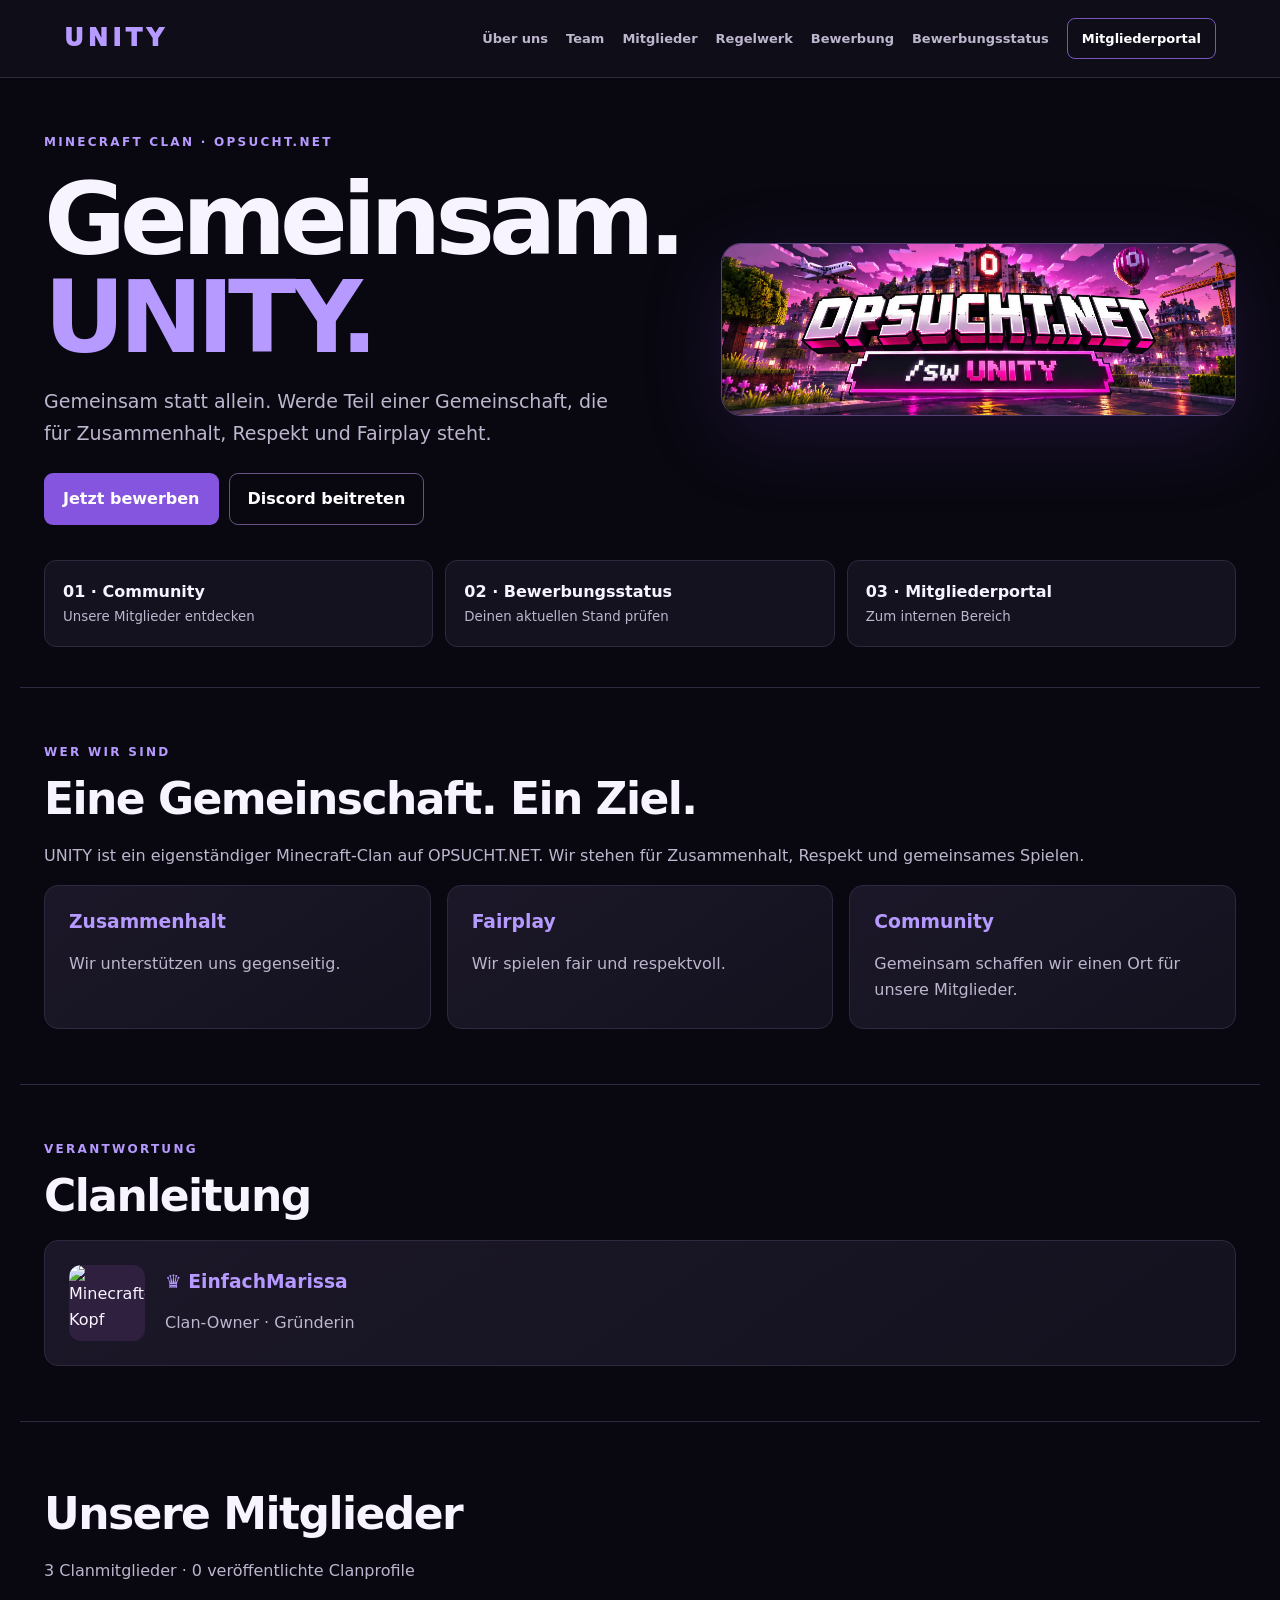
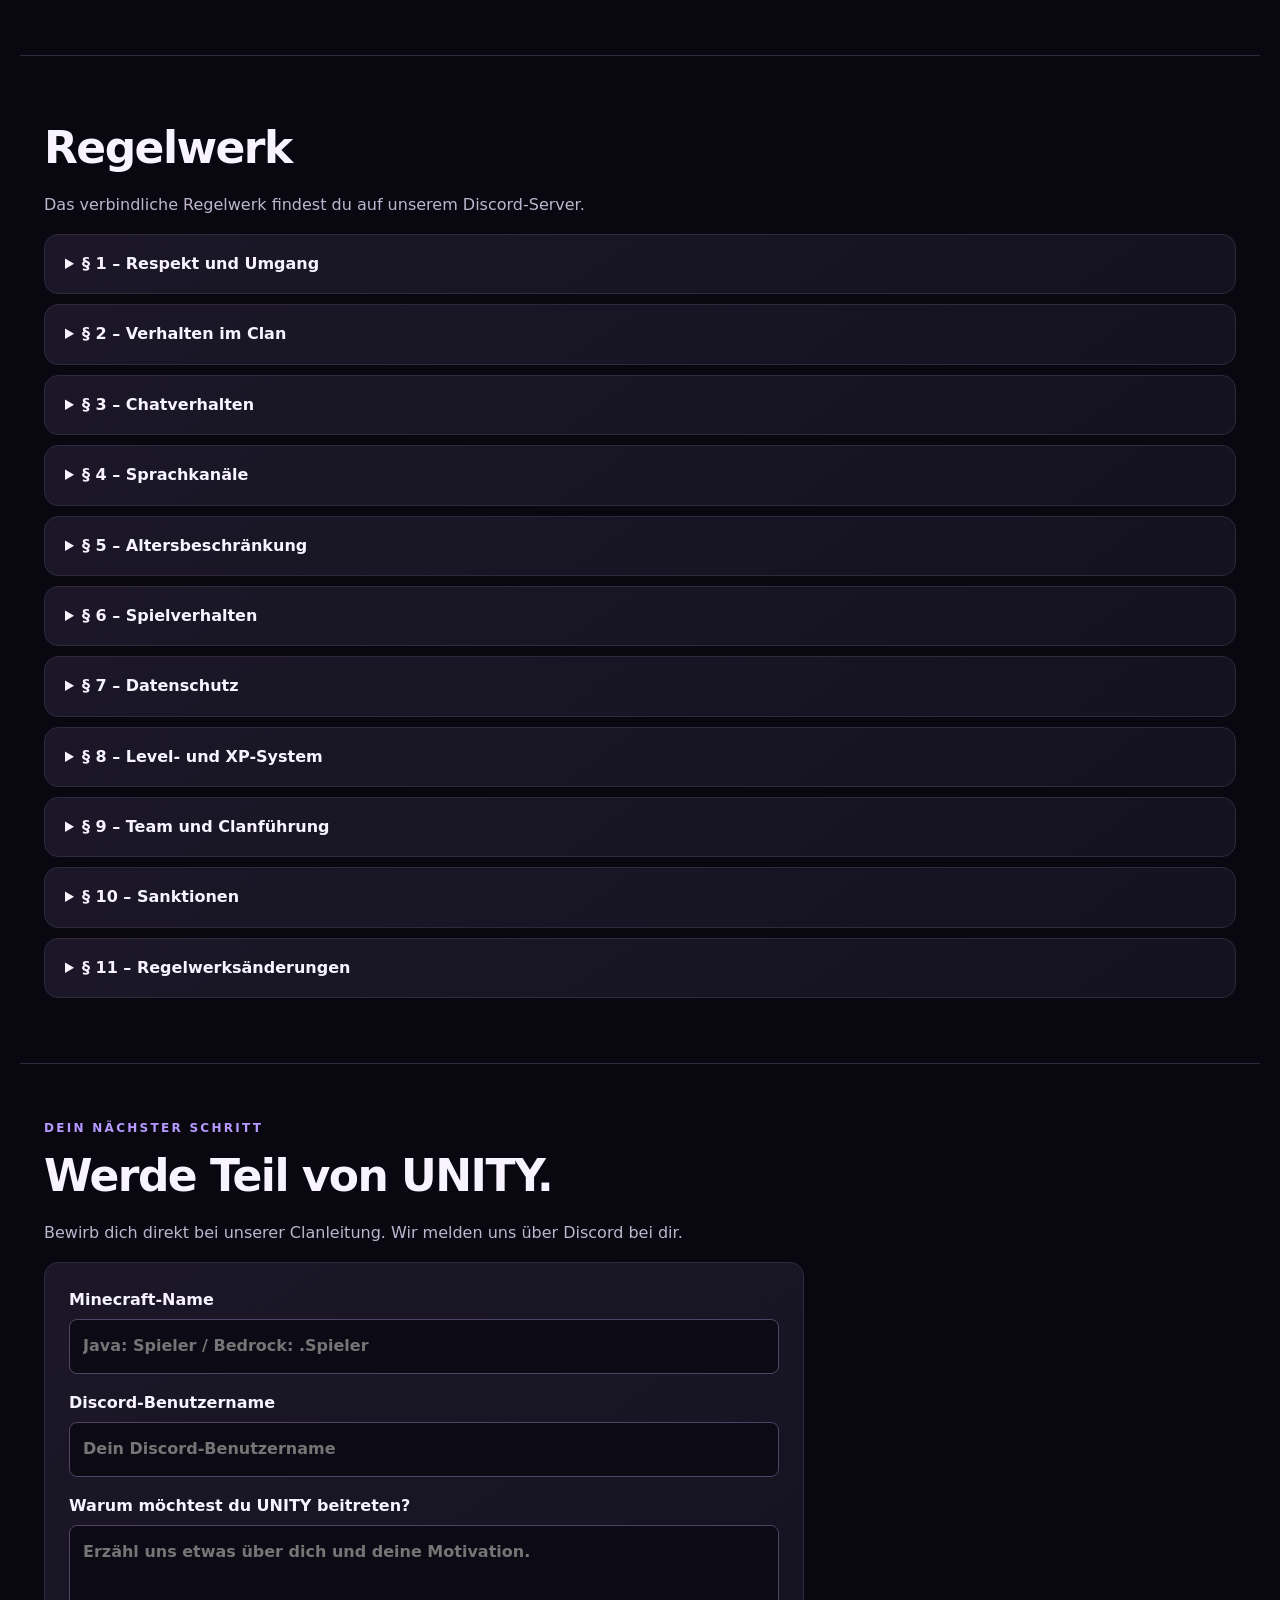
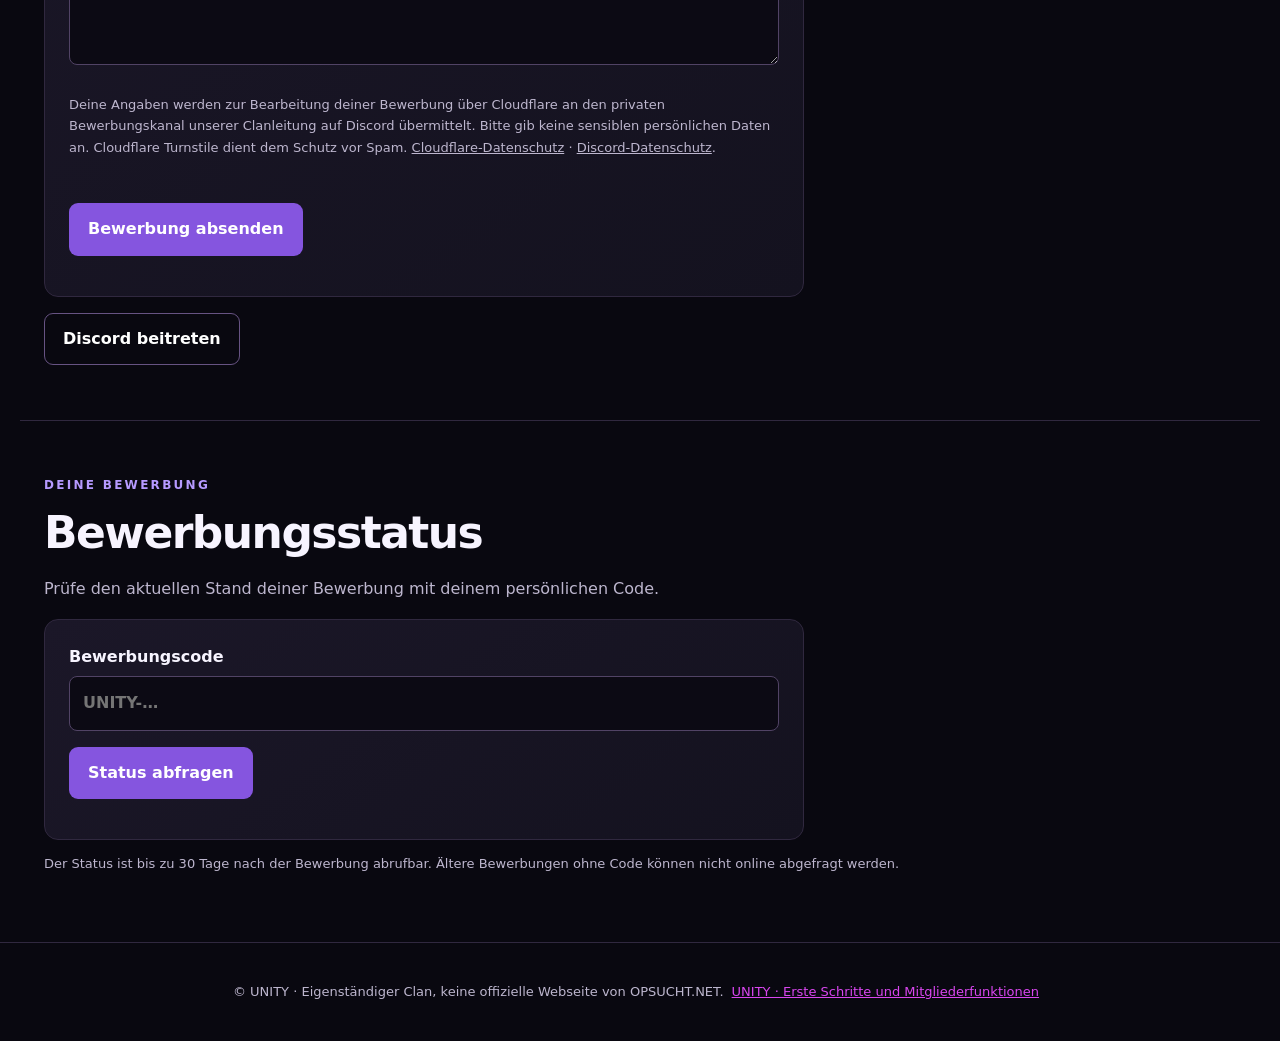
==== commit 68dcddae: "Update index.html" ====
--- a/index.html
+++ b/index.html
@@ -1,7 +1,16 @@
 <!DOCTYPE html>
-<html lang="de"><head><meta charset="UTF-8"><meta name="viewport" content="width=device-width, initial-scale=1"><title>UNITY | Minecraft Clan</title><style>
-*{box-sizing:border-box}html{scroll-behavior:smooth}body{margin:0;background:#0c0a12;color:#f5f1ff;font:16px/1.65 system-ui,sans-serif}a{color:inherit}header{position:sticky;top:0;z-index:2;background:#100d18f5;border-bottom:1px solid #352447;display:flex;align-items:center;justify-content:space-between;padding:18px 6%;flex-wrap:wrap;gap:12px}.brand{font-weight:900;letter-spacing:.24em;color:#c59aff}nav{display:flex;gap:20px;flex-wrap:wrap}nav a{text-decoration:none;font-size:14px}nav a:hover{color:#c59aff}.hero{min-height:72vh;display:grid;place-content:center;text-align:center;padding:60px 20px;background:radial-gradient(ellipse at center,#43236d 0%,#171024 45%,#0c0a12 75%)}.eyebrow{color:#c59aff;letter-spacing:.22em;font-size:12px;font-weight:700}h1{font-size:clamp(64px,15vw,160px);line-height:1;margin:18px 0;letter-spacing:.08em;text-shadow:0 0 60px #8b45e8;animation:appear .8s ease-out}h2{font-size:32px;margin:0 0 18px}p{color:#c6bed5}.hero p{font-size:20px}.btn{display:inline-block;padding:13px 24px;background:#7842c6;border-radius:8px;text-decoration:none;font-weight:700;margin:6px}.btn:hover{background:#935ce6}section:not(.hero){max-width:1100px;margin:auto;padding:65px 24px;scroll-margin-top:100px}.grid{display:grid;grid-template-columns:repeat(auto-fit,minmax(230px,1fr));gap:16px}.tile,details{background:#171220;border:1px solid #38274d;border-radius:12px;padding:22px}.tile h3{color:#c59aff;margin-top:0}details{margin:10px 0;padding:14px 20px}summary{cursor:pointer;font-weight:700}footer{text-align:center;padding:35px;border-top:1px solid #352447;color:#a99bbd;font-size:13px}@keyframes appear{from{opacity:0;transform:translateY(15px)}to{opacity:1;transform:none}}@media(prefers-reduced-motion:reduce){*{animation:none!important;scroll-behavior:auto!important}}@media(max-width:600px){nav{gap:12px}header{position:static}}
-.owner{display:flex;align-items:center;gap:20px}.avatar{width:76px;height:76px;image-rendering:pixelated;border-radius:12px;background:#302040}.muted{font-size:13px;color:#a99bbd}.hero{background-size:150% 150%;animation:glow 12s ease-in-out infinite alternate}@keyframes glow{from{background-position:30% 40%}to{background-position:70% 60%}}.btn.secondary{background:transparent;border:1px solid #9564df}.member-name{overflow-wrap:anywhere}.hero{display:flex;flex-direction:column;align-items:center;justify-content:center;min-height:0;padding:0 0 38px;gap:10px;animation:none}.hero-banner{display:block;width:100%;height:auto;max-width:2048px}.hero p{margin:14px 16px 0}.sr-only{position:absolute;width:1px;height:1px;padding:0;margin:-1px;overflow:hidden;clip-path:inset(50%);white-space:nowrap}.hero>div{padding:0 12px}#application-form{max-width:700px;display:grid;gap:14px}#application-form label{display:grid;gap:6px;font-weight:600}#application-form input,#application-form textarea{width:100%;background:#0c0a12;color:#f5f1ff;border:1px solid #654887;border-radius:8px;padding:12px;font:inherit}#application-form textarea{resize:vertical;min-height:140px}#application-form button{border:0;cursor:pointer;font:inherit;font-weight:700;justify-self:start;margin:0}#application-form button:disabled{opacity:.55;cursor:wait}#application-form :focus-visible{outline:2px solid #c59aff;outline-offset:3px}#application-status{margin:0;overflow-wrap:anywhere}#status-form{max-width:700px;display:grid;gap:14px}#status-form label{display:grid;gap:6px;font-weight:600}#status-form input,#issued-code{width:100%;background:#0c0a12;color:#f5f1ff;border:1px solid #654887;border-radius:8px;padding:12px;font:inherit}#status-form button,#copy-code{border:0;cursor:pointer;font:inherit;font-weight:700;justify-self:start;margin:0}#status-form button:disabled{opacity:.55;cursor:wait}#status-result{overflow-wrap:anywhere;margin:0}#code-panel{max-width:700px;margin-top:16px}#code-panel[hidden]{display:none}#copy-code{margin-top:12px}#status-form :focus-visible,#code-panel :focus-visible{outline:2px solid #c59aff;outline-offset:3px}</style></head><body><header><a class="brand" href="#start">UNITY</a><nav aria-label="Navigation"><a href="#ueber">Über uns</a><a href="#team">Team</a><a href="#mitglieder">Mitglieder</a><a href="#regeln">Regelwerk</a><a href="#bewerbung">Bewerbung</a><a href="#bewerbungsstatus">Bewerbungsstatus</a><a href="https://unity-bewerbungen.marissa-konig12.workers.dev/portal">Mitgliederportal</a></nav></header><main><section class="hero" id="start"><h1 class="sr-only">UNITY – Minecraft Clan</h1><img class="hero-banner" src="unity-banner.webp" width="2048" height="682" alt="OPSUCHT.NET – /sw UNITY"><p>Gemeinsam statt allein.</p><div><a class="btn" href="#bewerbung">Teil von UNITY werden</a><a class="btn secondary" href="https://discord.gg/vN96J7P9Pv">Discord beitreten</a><a class="btn secondary" href="https://unity-bewerbungen.marissa-konig12.workers.dev/portal">Mitgliederportal</a></div></section><section id="ueber"><div class="eyebrow">WER WIR SIND</div><h2>Eine Gemeinschaft. Ein Ziel.</h2><p>UNITY ist ein eigenständiger Minecraft-Clan auf OPSUCHT.NET. Wir stehen für Zusammenhalt, Respekt und gemeinsames Spielen.</p><div class="grid"><article class="tile"><h3>Zusammenhalt</h3><p>Wir unterstützen uns gegenseitig.</p></article><article class="tile"><h3>Fairplay</h3><p>Wir spielen fair und respektvoll.</p></article><article class="tile"><h3>Community</h3><p>Gemeinsam schaffen wir einen Ort für unsere Mitglieder.</p></article></div></section><section id="team"><div class="eyebrow">VERANTWORTUNG</div><h2>Clanleitung</h2><div class="grid"><article class="tile"><div class="owner"><img class="avatar" src="https://mc-heads.net/avatar/EinfachMarissa/80" alt="Minecraft-Kopf" loading="lazy"><div><h3>♛ EinfachMarissa</h3><p>Clan-Owner · Gründerin</p></div></div></article></div></section><section id="mitglieder"><h2>Unsere Mitglieder</h2><p id="member-status" role="status">Die automatische Mitgliederübersicht wird eingerichtet.</p><div class="grid" id="member-list"></div></section><section id="regeln"><h2>Regelwerk</h2><p>Das verbindliche Regelwerk findest du auf unserem Discord-Server.</p><details><summary>§ 1 – Respekt und Umgang</summary><p>Jedes Mitglied ist respektvoll zu behandeln. Beleidigungen, Diskriminierung, Mobbing und Provokationen werden nicht toleriert.</p></details><details><summary>§ 2 – Verhalten im Clan</summary><p>Zusammenhalt, Loyalität und gegenseitige Unterstützung stehen an erster Stelle. Das absichtliche Schädigen anderer Clanmitglieder ist untersagt.</p></details><details><summary>§ 3 – Chatverhalten</summary><p>Spam, unerlaubte Werbung, unangemessene Inhalte und unnötige Markierungen sind verboten.</p></details><details><summary>§ 4 – Sprachkanäle</summary><p>Störgeräusche, Soundboard-Spam und absichtliches Stören anderer Mitglieder sind untersagt.</p></details><details><summary>§ 5 – Altersbeschränkung</summary><p>Der 18+-Bereich ist ausschließlich volljährigen Mitgliedern vorbehalten.</p></details><details><summary>§ 6 – Spielverhalten</summary><p>Cheating, Scamming, Bugusing und andere Verstöße gegen das Regelwerk von OP-SUCHT.NET sind untersagt.</p></details><details><summary>§ 7 – Datenschutz</summary><p>Private Informationen, Nachrichten und Aufnahmen dürfen nicht ohne Zustimmung der betroffenen Personen veröffentlicht werden.</p></details><details><summary>§ 8 – Level- und XP-System</summary><p>Das absichtliche Farmen oder Manipulieren von XP ist verboten.</p></details><details><summary>§ 9 – Team und Clanführung</summary><p>Anweisungen des zuständigen Teams sind zu befolgen. Beschwerden können über das Ticketsystem eingereicht werden.</p></details><details><summary>§ 10 – Sanktionen</summary><p>Regelverstöße können je nach Schwere zu Verwarnungen, Sprachsperren, Clanausschlüssen oder einem permanenten Bann führen.</p></details><details><summary>§ 11 – Regelwerksänderungen</summary><p>Die Clanführung behält sich vor, das Regelwerk anzupassen. Änderungen werden bekannt gegeben.</p></details></section><section id="bewerbung"><div class="eyebrow">DEIN NÄCHSTER SCHRITT</div><h2>Werde Teil von UNITY.</h2><p>Bewirb dich direkt bei unserer Clanleitung. Wir melden uns über Discord bei dir.</p><form id="application-form" class="tile"><label>Minecraft-Name<input name="minecraft" required minlength="3" maxlength="17" pattern="(?:[A-Za-z0-9_]{3,16}|\.[A-Za-z0-9_]{3,16})" placeholder="Java: Spieler / Bedrock: .Spieler"></label><label>Discord-Benutzername<input name="discord" required maxlength="100" placeholder="Dein Discord-Benutzername"></label><label>Warum möchtest du UNITY beitreten?<textarea name="motivation" required minlength="20" maxlength="1500" placeholder="Erzähl uns etwas über dich und deine Motivation."></textarea></label><p class="muted">Deine Angaben werden zur Bearbeitung deiner Bewerbung über Cloudflare an den privaten Bewerbungskanal unserer Clanleitung auf Discord übermittelt. Bitte gib keine sensiblen persönlichen Daten an. Cloudflare Turnstile dient dem Schutz vor Spam. <a href="https://www.cloudflare.com/privacypolicy/">Cloudflare-Datenschutz</a> · <a href="https://discord.com/privacy">Discord-Datenschutz</a>.</p><div class="cf-turnstile" data-sitekey="0x4AAAAAAGUcSUMEBHMOf-Sm" data-theme="dark"></div><button class="btn" type="submit">Bewerbung absenden</button><p id="application-status" role="status" aria-live="polite"></p></form><div id="code-panel" class="tile" hidden><h3>Dein persönlicher Bewerbungscode</h3><p>Speichere diesen Code sicher. Nur damit kannst du deinen Status abrufen. Teile ihn nicht mit anderen. Die Abfrage ist bis zu 30 Tage nach der Bewerbung möglich.</p><input id="issued-code" aria-label="Persönlicher Bewerbungscode" readonly><button class="btn" id="copy-code" type="button">Code kopieren</button><p id="copy-feedback" role="status"></p><a href="#bewerbungsstatus">Zum Bewerbungsstatus</a></div><a class="btn secondary" href="https://discord.gg/vN96J7P9Pv">Discord beitreten</a></section><section id="bewerbungsstatus"><div class="eyebrow">DEINE BEWERBUNG</div><h2>Bewerbungsstatus</h2><p>Prüfe den aktuellen Stand deiner Bewerbung mit deinem persönlichen Code.</p><form id="status-form" class="tile"><label>Bewerbungscode<input name="code" required maxlength="38" placeholder="UNITY-…" autocomplete="off" spellcheck="false"></label><button class="btn" type="submit">Status abfragen</button><p id="status-result" role="status" aria-live="polite"></p></form><p class="muted">Der Status ist bis zu 30 Tage nach der Bewerbung abrufbar. Ältere Bewerbungen ohne Code können nicht online abgefragt werden.</p></section></main><footer>© UNITY · Eigenständiger Clan, keine offizielle Webseite von OPSUCHT.NET.</footer><script>fetch('./members.json',{cache:'no-store'}).then(r=>{if(!r.ok)throw Error();return r.json()}).then(data=>{if(!Array.isArray(data.members))throw Error();const list=document.getElementById('member-list');for(const m of data.members){if(typeof m.name!=='string')continue;const card=document.createElement('article');card.className='tile';const name=document.createElement('h3');name.className='member-name';name.textContent=m.name;card.append(name);if(typeof m.rank==='string'){const rank=document.createElement('p');rank.textContent=m.rank;card.append(rank)}list.append(card)}document.getElementById('member-status').textContent=(Number.isInteger(data.count)?data.count+' Clanmitglieder · ':'')+list.children.length+' veröffentlichte Clanprofile';}).catch(()=>{});</script><script src="https://challenges.cloudflare.com/turnstile/v0/api.js" async defer></script><script>
+
+<html lang="de"><head><meta charset="utf-8"/><meta content="width=device-width, initial-scale=1" name="viewport"/><title>UNITY | Minecraft Clan</title><style>
+:root{color-scheme:dark;--bg:#090810;--panel:#14121f;--line:#30283f;--accent:#b69aff;--text:#f7f4ff;--muted:#bdb6ce}
+*{box-sizing:border-box}html{scroll-behavior:smooth}body{margin:0;background:var(--bg);color:var(--text);font:16px/1.65 system-ui,sans-serif}a{color:inherit}button,input,textarea{font:inherit}a:focus-visible,button:focus-visible,input:focus-visible,textarea:focus-visible,summary:focus-visible{outline:2px solid var(--accent);outline-offset:4px}
+header{position:sticky;top:0;z-index:10;background:#100e19f5;border-bottom:1px solid var(--line);padding:18px max(5%,calc((100% - 1240px)/2));display:flex;align-items:center;justify-content:space-between;gap:20px;backdrop-filter:blur(16px)}.brand{text-decoration:none;font-size:24px;font-weight:950;letter-spacing:.18em;color:var(--accent)}nav{display:flex;align-items:center;gap:18px;flex-wrap:wrap}nav a{text-decoration:none;font-size:13px;font-weight:650;color:var(--muted)}nav a:hover{color:white}nav a:last-child{border:1px solid #7956bc;padding:9px 14px;border-radius:8px;color:white}.menu-toggle{display:none}
+.hero{max-width:1240px;margin:0 auto;padding:55px 24px 35px;display:grid;grid-template-columns:1fr 1.1fr;gap:40px;align-items:center;min-height:480px}.hero-copy{position:relative}.hero-banner{width:100%;height:auto;border-radius:20px;border:1px solid #584275;box-shadow:0 20px 80px #6636b533}.eyebrow{font-size:12px;letter-spacing:.19em;font-weight:800;color:var(--accent);text-transform:uppercase}h1{font-size:clamp(48px,8vw,100px);line-height:.98;letter-spacing:-.06em;margin:18px 0}h1 span{display:block;color:var(--accent)}h2{font-size:clamp(28px,4vw,44px);line-height:1.15;letter-spacing:-.035em;margin:12px 0 18px}h3{line-height:1.3}p{color:var(--muted)}.hero p{font-size:19px;max-width:48ch}.actions{display:flex;gap:10px;flex-wrap:wrap;margin-top:24px}.btn{display:inline-flex;align-items:center;justify-content:center;background:#8555df;color:white;border:1px solid transparent;border-radius:9px;padding:12px 18px;font-weight:750;text-decoration:none;cursor:pointer}.btn:hover{background:#9b6af2}.btn.secondary{background:transparent;border-color:#675383}.btn.secondary:hover{background:#28203b}.btn:disabled{opacity:.55;cursor:wait}
+section:not(.hero){max-width:1240px;margin:auto;padding:55px 24px;scroll-margin-top:100px;border-top:1px solid var(--line)}.grid{display:grid;grid-template-columns:repeat(auto-fit,minmax(min(100%,240px),1fr));gap:16px}.tile,details{background:linear-gradient(145deg,#1b1728,var(--panel));border:1px solid var(--line);border-radius:14px;padding:24px}.tile h3{margin:0 0 8px;color:var(--accent)}.tile p:last-child{margin-bottom:0}.owner{display:flex;gap:20px;align-items:center}.avatar{width:76px;height:76px;image-rendering:pixelated;border-radius:12px;background:#302040}.member-name{overflow-wrap:anywhere}.muted{font-size:13px;color:var(--muted)}details{margin:10px 0;padding:16px 20px}summary{cursor:pointer;font-weight:700}details[open]{border-color:#7956bc}footer{border-top:1px solid var(--line);padding:30px 24px;text-align:center;color:var(--muted);font-size:13px}footer a{display:inline-block;margin:8px;color:var(--accent)}
+#application-form,#status-form{display:grid;gap:16px;max-width:760px}label{display:grid;gap:6px;font-weight:650}input,textarea{width:100%;min-width:0;border:1px solid #514365;background:#0c0a14;color:var(--text);border-radius:8px;padding:13px}textarea{min-height:140px;resize:vertical}form button{justify-self:start}#application-status,#status-result,#copy-feedback{margin:0;overflow-wrap:anywhere}#code-panel{max-width:760px;margin:16px 0}#code-panel[hidden]{display:none}#copy-code{margin:12px 0}.cf-turnstile{max-width:100%}#bewerbung>.btn{margin-top:16px}.quicklinks{display:grid;grid-template-columns:repeat(3,1fr);gap:12px;max-width:1240px;margin:0 auto 40px;padding:0 24px}.quicklinks a{background:var(--panel);border:1px solid var(--line);border-radius:12px;padding:18px;text-decoration:none;font-weight:750}.quicklinks small{display:block;color:var(--muted);font-weight:400}.quicklinks a:hover{border-color:var(--accent)}
+@media(max-width:1000px){header{flex-wrap:wrap}.hero{grid-template-columns:1fr;min-height:0;gap:24px}.hero-banner{max-width:800px}.menu-toggle{display:block;background:var(--panel);color:white;border:1px solid var(--line);border-radius:8px;padding:8px 14px}nav{display:none;width:100%;flex-direction:column;align-items:stretch;gap:4px}nav.open{display:flex}nav a{padding:10px}nav a:last-child{margin-top:5px}}
+@media(max-width:560px){.hero{padding:32px 16px}.quicklinks{grid-template-columns:1fr;padding:0 16px}section:not(.hero){padding:38px 16px}.tile{padding:18px}.actions .btn{width:100%}header{padding:12px 16px}}
+@media(prefers-reduced-motion:reduce){html{scroll-behavior:auto}}
+</style></head><body><header><a class="brand" href="#start">UNITY</a><button aria-controls="main-nav" aria-expanded="false" class="menu-toggle" type="button">Menü</button><nav aria-label="Navigation" id="main-nav"><a href="#ueber">Über uns</a><a href="#team">Team</a><a href="#mitglieder">Mitglieder</a><a href="#regeln">Regelwerk</a><a href="#bewerbung">Bewerbung</a><a href="#bewerbungsstatus">Bewerbungsstatus</a><a href="https://unity-bewerbungen.marissa-konig12.workers.dev/portal">Mitgliederportal</a></nav></header><main><section class="hero" id="start"><div class="hero-copy"><div class="eyebrow">Minecraft Clan · OPSUCHT.NET</div><h1>Gemeinsam.<span>UNITY.</span></h1><p>Gemeinsam statt allein. Werde Teil einer Gemeinschaft, die für Zusammenhalt, Respekt und Fairplay steht.</p><div class="actions"><a class="btn" href="#bewerbung">Jetzt bewerben</a><a class="btn secondary" href="https://discord.gg/vN96J7P9Pv">Discord beitreten</a></div></div><img alt="OPSUCHT.NET – /sw UNITY" class="hero-banner" height="682" src="unity-banner.webp" width="2048"/></section><div class="quicklinks"><a href="#mitglieder">01 · Community<small>Unsere Mitglieder entdecken</small></a><a href="#bewerbungsstatus">02 · Bewerbungsstatus<small>Deinen aktuellen Stand prüfen</small></a><a href="https://unity-bewerbungen.marissa-konig12.workers.dev/portal">03 · Mitgliederportal<small>Zum internen Bereich</small></a></div><section id="ueber"><div class="eyebrow">WER WIR SIND</div><h2>Eine Gemeinschaft. Ein Ziel.</h2><p>UNITY ist ein eigenständiger Minecraft-Clan auf OPSUCHT.NET. Wir stehen für Zusammenhalt, Respekt und gemeinsames Spielen.</p><div class="grid"><article class="tile"><h3>Zusammenhalt</h3><p>Wir unterstützen uns gegenseitig.</p></article><article class="tile"><h3>Fairplay</h3><p>Wir spielen fair und respektvoll.</p></article><article class="tile"><h3>Community</h3><p>Gemeinsam schaffen wir einen Ort für unsere Mitglieder.</p></article></div></section><section id="team"><div class="eyebrow">VERANTWORTUNG</div><h2>Clanleitung</h2><div class="grid"><article class="tile"><div class="owner"><img alt="Minecraft-Kopf" class="avatar" loading="lazy" src="https://mc-heads.net/avatar/EinfachMarissa/80"/><div><h3>♛ EinfachMarissa</h3><p>Clan-Owner · Gründerin</p></div></div></article></div></section><section id="mitglieder"><h2>Unsere Mitglieder</h2><p id="member-status" role="status">Die automatische Mitgliederübersicht wird eingerichtet.</p><div class="grid" id="member-list"></div></section><section id="regeln"><h2>Regelwerk</h2><p>Das verbindliche Regelwerk findest du auf unserem Discord-Server.</p><details><summary>§ 1 – Respekt und Umgang</summary><p>Jedes Mitglied ist respektvoll zu behandeln. Beleidigungen, Diskriminierung, Mobbing und Provokationen werden nicht toleriert.</p></details><details><summary>§ 2 – Verhalten im Clan</summary><p>Zusammenhalt, Loyalität und gegenseitige Unterstützung stehen an erster Stelle. Das absichtliche Schädigen anderer Clanmitglieder ist untersagt.</p></details><details><summary>§ 3 – Chatverhalten</summary><p>Spam, unerlaubte Werbung, unangemessene Inhalte und unnötige Markierungen sind verboten.</p></details><details><summary>§ 4 – Sprachkanäle</summary><p>Störgeräusche, Soundboard-Spam und absichtliches Stören anderer Mitglieder sind untersagt.</p></details><details><summary>§ 5 – Altersbeschränkung</summary><p>Der 18+-Bereich ist ausschließlich volljährigen Mitgliedern vorbehalten.</p></details><details><summary>§ 6 – Spielverhalten</summary><p>Cheating, Scamming, Bugusing und andere Verstöße gegen das Regelwerk von OP-SUCHT.NET sind untersagt.</p></details><details><summary>§ 7 – Datenschutz</summary><p>Private Informationen, Nachrichten und Aufnahmen dürfen nicht ohne Zustimmung der betroffenen Personen veröffentlicht werden.</p></details><details><summary>§ 8 – Level- und XP-System</summary><p>Das absichtliche Farmen oder Manipulieren von XP ist verboten.</p></details><details><summary>§ 9 – Team und Clanführung</summary><p>Anweisungen des zuständigen Teams sind zu befolgen. Beschwerden können über das Ticketsystem eingereicht werden.</p></details><details><summary>§ 10 – Sanktionen</summary><p>Regelverstöße können je nach Schwere zu Verwarnungen, Sprachsperren, Clanausschlüssen oder einem permanenten Bann führen.</p></details><details><summary>§ 11 – Regelwerksänderungen</summary><p>Die Clanführung behält sich vor, das Regelwerk anzupassen. Änderungen werden bekannt gegeben.</p></details></section><section id="bewerbung"><div class="eyebrow">DEIN NÄCHSTER SCHRITT</div><h2>Werde Teil von UNITY.</h2><p>Bewirb dich direkt bei unserer Clanleitung. Wir melden uns über Discord bei dir.</p><form class="tile" id="application-form"><label>Minecraft-Name<input maxlength="17" minlength="3" name="minecraft" pattern="(?:[A-Za-z0-9_]{3,16}|\.[A-Za-z0-9_]{3,16})" placeholder="Java: Spieler / Bedrock: .Spieler" required=""/></label><label>Discord-Benutzername<input maxlength="100" name="discord" placeholder="Dein Discord-Benutzername" required=""/></label><label>Warum möchtest du UNITY beitreten?<textarea maxlength="1500" minlength="20" name="motivation" placeholder="Erzähl uns etwas über dich und deine Motivation." required=""></textarea></label><p class="muted">Deine Angaben werden zur Bearbeitung deiner Bewerbung über Cloudflare an den privaten Bewerbungskanal unserer Clanleitung auf Discord übermittelt. Bitte gib keine sensiblen persönlichen Daten an. Cloudflare Turnstile dient dem Schutz vor Spam. <a href="https://www.cloudflare.com/privacypolicy/">Cloudflare-Datenschutz</a> · <a href="https://discord.com/privacy">Discord-Datenschutz</a>.</p><div class="cf-turnstile" data-sitekey="0x4AAAAAAGUcSUMEBHMOf-Sm" data-theme="dark"></div><button class="btn" type="submit">Bewerbung absenden</button><p aria-live="polite" id="application-status" role="status"></p></form><div class="tile" hidden="" id="code-panel"><h3>Dein persönlicher Bewerbungscode</h3><p>Speichere diesen Code sicher. Nur damit kannst du deinen Status abrufen. Teile ihn nicht mit anderen. Die Abfrage ist bis zu 30 Tage nach der Bewerbung möglich.</p><input aria-label="Persönlicher Bewerbungscode" id="issued-code" readonly=""/><button class="btn" id="copy-code" type="button">Code kopieren</button><p id="copy-feedback" role="status"></p><a href="#bewerbungsstatus">Zum Bewerbungsstatus</a></div><a class="btn secondary" href="https://discord.gg/vN96J7P9Pv">Discord beitreten</a></section><section id="bewerbungsstatus"><div class="eyebrow">DEINE BEWERBUNG</div><h2>Bewerbungsstatus</h2><p>Prüfe den aktuellen Stand deiner Bewerbung mit deinem persönlichen Code.</p><form class="tile" id="status-form"><label>Bewerbungscode<input autocomplete="off" maxlength="38" name="code" placeholder="UNITY-…" required="" spellcheck="false"/></label><button class="btn" type="submit">Status abfragen</button><p aria-live="polite" id="status-result" role="status"></p></form><p class="muted">Der Status ist bis zu 30 Tage nach der Bewerbung abrufbar. Ältere Bewerbungen ohne Code können nicht online abgefragt werden.</p></section></main><footer>© UNITY · Eigenständiger Clan, keine offizielle Webseite von OPSUCHT.NET.<a href="start.html" style="color:#d946ef">UNITY · Erste Schritte und Mitgliederfunktionen</a></footer><script>fetch('./members.json',{cache:'no-store'}).then(r=>{if(!r.ok)throw Error();return r.json()}).then(data=>{if(!Array.isArray(data.members))throw Error();const list=document.getElementById('member-list');for(const m of data.members){if(typeof m.name!=='string')continue;const card=document.createElement('article');card.className='tile';const name=document.createElement('h3');name.className='member-name';name.textContent=m.name;card.append(name);if(typeof m.rank==='string'){const rank=document.createElement('p');rank.textContent=m.rank;card.append(rank)}list.append(card)}document.getElementById('member-status').textContent=(Number.isInteger(data.count)?data.count+' Clanmitglieder · ':'')+list.children.length+' veröffentlichte Clanprofile';}).catch(()=>{});</script><script async="" defer="" src="https://challenges.cloudflare.com/turnstile/v0/api.js"></script><script>
 const applicationForm=document.getElementById('application-form');
 applicationForm.addEventListener('submit',async event=>{
  event.preventDefault();
@@ -46,4 +55,4 @@
  try{await navigator.clipboard.writeText(input.value);feedback.textContent='Bewerbungscode kopiert.';}
  catch{input.focus();input.select();feedback.textContent='Bitte kopiere den markierten Code mit STRG + C.';}
 });
-</script><aside style="text-align:center;padding:24px"><a style="color:#d946ef" href="start.html">UNITY · Erste Schritte und Mitgliederfunktionen</a></aside></body></html>
+</script><script>const menu=document.querySelector('.menu-toggle'), nav=document.getElementById('main-nav'); function closeMenu(){nav.classList.remove('open');menu.setAttribute('aria-expanded','false')} menu.addEventListener('click',()=>{const open=nav.classList.toggle('open');menu.setAttribute('aria-expanded',String(open))});nav.addEventListener('click',e=>{if(e.target.closest('a'))closeMenu()});document.addEventListener('keydown',e=>{if(e.key==='Escape')closeMenu()});</script></body></html>
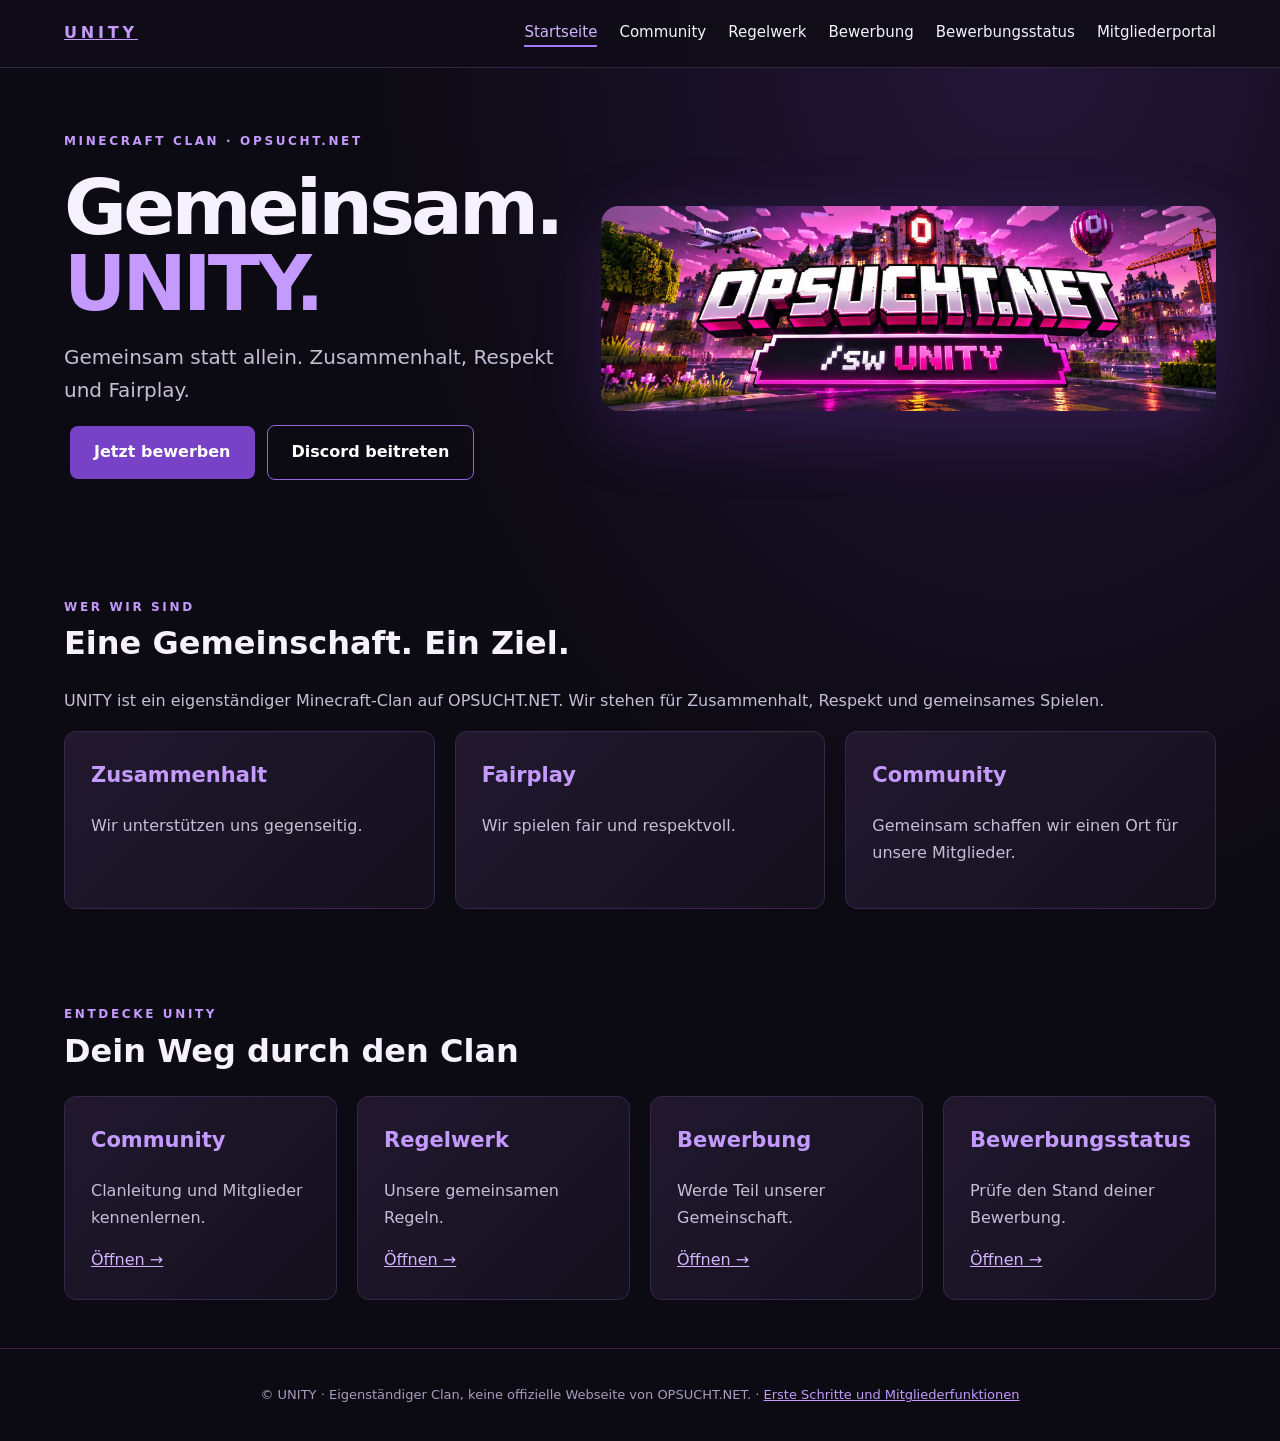
==== commit b47d9df0: "Replace index.html with new layout and styles" ====
--- a/index.html
+++ b/index.html
@@ -1,58 +1 @@
-<!DOCTYPE html>
-
-<html lang="de"><head><meta charset="utf-8"/><meta content="width=device-width, initial-scale=1" name="viewport"/><title>UNITY | Minecraft Clan</title><style>
-:root{color-scheme:dark;--bg:#090810;--panel:#14121f;--line:#30283f;--accent:#b69aff;--text:#f7f4ff;--muted:#bdb6ce}
-*{box-sizing:border-box}html{scroll-behavior:smooth}body{margin:0;background:var(--bg);color:var(--text);font:16px/1.65 system-ui,sans-serif}a{color:inherit}button,input,textarea{font:inherit}a:focus-visible,button:focus-visible,input:focus-visible,textarea:focus-visible,summary:focus-visible{outline:2px solid var(--accent);outline-offset:4px}
-header{position:sticky;top:0;z-index:10;background:#100e19f5;border-bottom:1px solid var(--line);padding:18px max(5%,calc((100% - 1240px)/2));display:flex;align-items:center;justify-content:space-between;gap:20px;backdrop-filter:blur(16px)}.brand{text-decoration:none;font-size:24px;font-weight:950;letter-spacing:.18em;color:var(--accent)}nav{display:flex;align-items:center;gap:18px;flex-wrap:wrap}nav a{text-decoration:none;font-size:13px;font-weight:650;color:var(--muted)}nav a:hover{color:white}nav a:last-child{border:1px solid #7956bc;padding:9px 14px;border-radius:8px;color:white}.menu-toggle{display:none}
-.hero{max-width:1240px;margin:0 auto;padding:55px 24px 35px;display:grid;grid-template-columns:1fr 1.1fr;gap:40px;align-items:center;min-height:480px}.hero-copy{position:relative}.hero-banner{width:100%;height:auto;border-radius:20px;border:1px solid #584275;box-shadow:0 20px 80px #6636b533}.eyebrow{font-size:12px;letter-spacing:.19em;font-weight:800;color:var(--accent);text-transform:uppercase}h1{font-size:clamp(48px,8vw,100px);line-height:.98;letter-spacing:-.06em;margin:18px 0}h1 span{display:block;color:var(--accent)}h2{font-size:clamp(28px,4vw,44px);line-height:1.15;letter-spacing:-.035em;margin:12px 0 18px}h3{line-height:1.3}p{color:var(--muted)}.hero p{font-size:19px;max-width:48ch}.actions{display:flex;gap:10px;flex-wrap:wrap;margin-top:24px}.btn{display:inline-flex;align-items:center;justify-content:center;background:#8555df;color:white;border:1px solid transparent;border-radius:9px;padding:12px 18px;font-weight:750;text-decoration:none;cursor:pointer}.btn:hover{background:#9b6af2}.btn.secondary{background:transparent;border-color:#675383}.btn.secondary:hover{background:#28203b}.btn:disabled{opacity:.55;cursor:wait}
-section:not(.hero){max-width:1240px;margin:auto;padding:55px 24px;scroll-margin-top:100px;border-top:1px solid var(--line)}.grid{display:grid;grid-template-columns:repeat(auto-fit,minmax(min(100%,240px),1fr));gap:16px}.tile,details{background:linear-gradient(145deg,#1b1728,var(--panel));border:1px solid var(--line);border-radius:14px;padding:24px}.tile h3{margin:0 0 8px;color:var(--accent)}.tile p:last-child{margin-bottom:0}.owner{display:flex;gap:20px;align-items:center}.avatar{width:76px;height:76px;image-rendering:pixelated;border-radius:12px;background:#302040}.member-name{overflow-wrap:anywhere}.muted{font-size:13px;color:var(--muted)}details{margin:10px 0;padding:16px 20px}summary{cursor:pointer;font-weight:700}details[open]{border-color:#7956bc}footer{border-top:1px solid var(--line);padding:30px 24px;text-align:center;color:var(--muted);font-size:13px}footer a{display:inline-block;margin:8px;color:var(--accent)}
-#application-form,#status-form{display:grid;gap:16px;max-width:760px}label{display:grid;gap:6px;font-weight:650}input,textarea{width:100%;min-width:0;border:1px solid #514365;background:#0c0a14;color:var(--text);border-radius:8px;padding:13px}textarea{min-height:140px;resize:vertical}form button{justify-self:start}#application-status,#status-result,#copy-feedback{margin:0;overflow-wrap:anywhere}#code-panel{max-width:760px;margin:16px 0}#code-panel[hidden]{display:none}#copy-code{margin:12px 0}.cf-turnstile{max-width:100%}#bewerbung>.btn{margin-top:16px}.quicklinks{display:grid;grid-template-columns:repeat(3,1fr);gap:12px;max-width:1240px;margin:0 auto 40px;padding:0 24px}.quicklinks a{background:var(--panel);border:1px solid var(--line);border-radius:12px;padding:18px;text-decoration:none;font-weight:750}.quicklinks small{display:block;color:var(--muted);font-weight:400}.quicklinks a:hover{border-color:var(--accent)}
-@media(max-width:1000px){header{flex-wrap:wrap}.hero{grid-template-columns:1fr;min-height:0;gap:24px}.hero-banner{max-width:800px}.menu-toggle{display:block;background:var(--panel);color:white;border:1px solid var(--line);border-radius:8px;padding:8px 14px}nav{display:none;width:100%;flex-direction:column;align-items:stretch;gap:4px}nav.open{display:flex}nav a{padding:10px}nav a:last-child{margin-top:5px}}
-@media(max-width:560px){.hero{padding:32px 16px}.quicklinks{grid-template-columns:1fr;padding:0 16px}section:not(.hero){padding:38px 16px}.tile{padding:18px}.actions .btn{width:100%}header{padding:12px 16px}}
-@media(prefers-reduced-motion:reduce){html{scroll-behavior:auto}}
-</style></head><body><header><a class="brand" href="#start">UNITY</a><button aria-controls="main-nav" aria-expanded="false" class="menu-toggle" type="button">Menü</button><nav aria-label="Navigation" id="main-nav"><a href="#ueber">Über uns</a><a href="#team">Team</a><a href="#mitglieder">Mitglieder</a><a href="#regeln">Regelwerk</a><a href="#bewerbung">Bewerbung</a><a href="#bewerbungsstatus">Bewerbungsstatus</a><a href="https://unity-bewerbungen.marissa-konig12.workers.dev/portal">Mitgliederportal</a></nav></header><main><section class="hero" id="start"><div class="hero-copy"><div class="eyebrow">Minecraft Clan · OPSUCHT.NET</div><h1>Gemeinsam.<span>UNITY.</span></h1><p>Gemeinsam statt allein. Werde Teil einer Gemeinschaft, die für Zusammenhalt, Respekt und Fairplay steht.</p><div class="actions"><a class="btn" href="#bewerbung">Jetzt bewerben</a><a class="btn secondary" href="https://discord.gg/vN96J7P9Pv">Discord beitreten</a></div></div><img alt="OPSUCHT.NET – /sw UNITY" class="hero-banner" height="682" src="unity-banner.webp" width="2048"/></section><div class="quicklinks"><a href="#mitglieder">01 · Community<small>Unsere Mitglieder entdecken</small></a><a href="#bewerbungsstatus">02 · Bewerbungsstatus<small>Deinen aktuellen Stand prüfen</small></a><a href="https://unity-bewerbungen.marissa-konig12.workers.dev/portal">03 · Mitgliederportal<small>Zum internen Bereich</small></a></div><section id="ueber"><div class="eyebrow">WER WIR SIND</div><h2>Eine Gemeinschaft. Ein Ziel.</h2><p>UNITY ist ein eigenständiger Minecraft-Clan auf OPSUCHT.NET. Wir stehen für Zusammenhalt, Respekt und gemeinsames Spielen.</p><div class="grid"><article class="tile"><h3>Zusammenhalt</h3><p>Wir unterstützen uns gegenseitig.</p></article><article class="tile"><h3>Fairplay</h3><p>Wir spielen fair und respektvoll.</p></article><article class="tile"><h3>Community</h3><p>Gemeinsam schaffen wir einen Ort für unsere Mitglieder.</p></article></div></section><section id="team"><div class="eyebrow">VERANTWORTUNG</div><h2>Clanleitung</h2><div class="grid"><article class="tile"><div class="owner"><img alt="Minecraft-Kopf" class="avatar" loading="lazy" src="https://mc-heads.net/avatar/EinfachMarissa/80"/><div><h3>♛ EinfachMarissa</h3><p>Clan-Owner · Gründerin</p></div></div></article></div></section><section id="mitglieder"><h2>Unsere Mitglieder</h2><p id="member-status" role="status">Die automatische Mitgliederübersicht wird eingerichtet.</p><div class="grid" id="member-list"></div></section><section id="regeln"><h2>Regelwerk</h2><p>Das verbindliche Regelwerk findest du auf unserem Discord-Server.</p><details><summary>§ 1 – Respekt und Umgang</summary><p>Jedes Mitglied ist respektvoll zu behandeln. Beleidigungen, Diskriminierung, Mobbing und Provokationen werden nicht toleriert.</p></details><details><summary>§ 2 – Verhalten im Clan</summary><p>Zusammenhalt, Loyalität und gegenseitige Unterstützung stehen an erster Stelle. Das absichtliche Schädigen anderer Clanmitglieder ist untersagt.</p></details><details><summary>§ 3 – Chatverhalten</summary><p>Spam, unerlaubte Werbung, unangemessene Inhalte und unnötige Markierungen sind verboten.</p></details><details><summary>§ 4 – Sprachkanäle</summary><p>Störgeräusche, Soundboard-Spam und absichtliches Stören anderer Mitglieder sind untersagt.</p></details><details><summary>§ 5 – Altersbeschränkung</summary><p>Der 18+-Bereich ist ausschließlich volljährigen Mitgliedern vorbehalten.</p></details><details><summary>§ 6 – Spielverhalten</summary><p>Cheating, Scamming, Bugusing und andere Verstöße gegen das Regelwerk von OP-SUCHT.NET sind untersagt.</p></details><details><summary>§ 7 – Datenschutz</summary><p>Private Informationen, Nachrichten und Aufnahmen dürfen nicht ohne Zustimmung der betroffenen Personen veröffentlicht werden.</p></details><details><summary>§ 8 – Level- und XP-System</summary><p>Das absichtliche Farmen oder Manipulieren von XP ist verboten.</p></details><details><summary>§ 9 – Team und Clanführung</summary><p>Anweisungen des zuständigen Teams sind zu befolgen. Beschwerden können über das Ticketsystem eingereicht werden.</p></details><details><summary>§ 10 – Sanktionen</summary><p>Regelverstöße können je nach Schwere zu Verwarnungen, Sprachsperren, Clanausschlüssen oder einem permanenten Bann führen.</p></details><details><summary>§ 11 – Regelwerksänderungen</summary><p>Die Clanführung behält sich vor, das Regelwerk anzupassen. Änderungen werden bekannt gegeben.</p></details></section><section id="bewerbung"><div class="eyebrow">DEIN NÄCHSTER SCHRITT</div><h2>Werde Teil von UNITY.</h2><p>Bewirb dich direkt bei unserer Clanleitung. Wir melden uns über Discord bei dir.</p><form class="tile" id="application-form"><label>Minecraft-Name<input maxlength="17" minlength="3" name="minecraft" pattern="(?:[A-Za-z0-9_]{3,16}|\.[A-Za-z0-9_]{3,16})" placeholder="Java: Spieler / Bedrock: .Spieler" required=""/></label><label>Discord-Benutzername<input maxlength="100" name="discord" placeholder="Dein Discord-Benutzername" required=""/></label><label>Warum möchtest du UNITY beitreten?<textarea maxlength="1500" minlength="20" name="motivation" placeholder="Erzähl uns etwas über dich und deine Motivation." required=""></textarea></label><p class="muted">Deine Angaben werden zur Bearbeitung deiner Bewerbung über Cloudflare an den privaten Bewerbungskanal unserer Clanleitung auf Discord übermittelt. Bitte gib keine sensiblen persönlichen Daten an. Cloudflare Turnstile dient dem Schutz vor Spam. <a href="https://www.cloudflare.com/privacypolicy/">Cloudflare-Datenschutz</a> · <a href="https://discord.com/privacy">Discord-Datenschutz</a>.</p><div class="cf-turnstile" data-sitekey="0x4AAAAAAGUcSUMEBHMOf-Sm" data-theme="dark"></div><button class="btn" type="submit">Bewerbung absenden</button><p aria-live="polite" id="application-status" role="status"></p></form><div class="tile" hidden="" id="code-panel"><h3>Dein persönlicher Bewerbungscode</h3><p>Speichere diesen Code sicher. Nur damit kannst du deinen Status abrufen. Teile ihn nicht mit anderen. Die Abfrage ist bis zu 30 Tage nach der Bewerbung möglich.</p><input aria-label="Persönlicher Bewerbungscode" id="issued-code" readonly=""/><button class="btn" id="copy-code" type="button">Code kopieren</button><p id="copy-feedback" role="status"></p><a href="#bewerbungsstatus">Zum Bewerbungsstatus</a></div><a class="btn secondary" href="https://discord.gg/vN96J7P9Pv">Discord beitreten</a></section><section id="bewerbungsstatus"><div class="eyebrow">DEINE BEWERBUNG</div><h2>Bewerbungsstatus</h2><p>Prüfe den aktuellen Stand deiner Bewerbung mit deinem persönlichen Code.</p><form class="tile" id="status-form"><label>Bewerbungscode<input autocomplete="off" maxlength="38" name="code" placeholder="UNITY-…" required="" spellcheck="false"/></label><button class="btn" type="submit">Status abfragen</button><p aria-live="polite" id="status-result" role="status"></p></form><p class="muted">Der Status ist bis zu 30 Tage nach der Bewerbung abrufbar. Ältere Bewerbungen ohne Code können nicht online abgefragt werden.</p></section></main><footer>© UNITY · Eigenständiger Clan, keine offizielle Webseite von OPSUCHT.NET.<a href="start.html" style="color:#d946ef">UNITY · Erste Schritte und Mitgliederfunktionen</a></footer><script>fetch('./members.json',{cache:'no-store'}).then(r=>{if(!r.ok)throw Error();return r.json()}).then(data=>{if(!Array.isArray(data.members))throw Error();const list=document.getElementById('member-list');for(const m of data.members){if(typeof m.name!=='string')continue;const card=document.createElement('article');card.className='tile';const name=document.createElement('h3');name.className='member-name';name.textContent=m.name;card.append(name);if(typeof m.rank==='string'){const rank=document.createElement('p');rank.textContent=m.rank;card.append(rank)}list.append(card)}document.getElementById('member-status').textContent=(Number.isInteger(data.count)?data.count+' Clanmitglieder · ':'')+list.children.length+' veröffentlichte Clanprofile';}).catch(()=>{});</script><script async="" defer="" src="https://challenges.cloudflare.com/turnstile/v0/api.js"></script><script>
-const applicationForm=document.getElementById('application-form');
-applicationForm.addEventListener('submit',async event=>{
- event.preventDefault();
- const status=document.getElementById('application-status'), button=applicationForm.querySelector('button'), fields=new FormData(applicationForm);
- const token=fields.get('cf-turnstile-response');
- if(!token){status.textContent='Bitte schließe zuerst die Sicherheitsprüfung ab.';return;}
- button.disabled=true;status.textContent='Bewerbung wird übermittelt …';
- try{
- const response=await fetch('https://unity-bewerbungen.marissa-konig12.workers.dev/',{method:'POST',headers:{'Content-Type':'application/json'},body:JSON.stringify({minecraft:String(fields.get('minecraft')).trim(),discord:String(fields.get('discord')).trim(),motivation:String(fields.get('motivation')).trim(),turnstile:token})});
- const result=await response.json();
- if(!response.ok||result.success!==true)throw new Error(result.error||'Übermittlung fehlgeschlagen.');
- applicationForm.reset();status.textContent='Deine Bewerbung wurde erfolgreich übermittelt! Wir melden uns über Discord.';
- if(typeof result.code==='string' && /^UNITY-[A-F0-9]{32}$/.test(result.code)){
- document.getElementById('issued-code').value=result.code;
- document.getElementById('code-panel').hidden=false;
- document.getElementById('copy-feedback').textContent='';
- document.querySelector('#status-form input').value=result.code;
- }else{status.textContent+=' Ein Bewerbungscode wurde nicht zurückgegeben. Bitte kontaktiere die Clanleitung.';}
- }catch(error){status.textContent='Bewerbung konnte nicht bestätigt werden: '+(error.message||'Bitte versuche es erneut.');}
- finally{button.disabled=false;if(window.turnstile)window.turnstile.reset();}
-});
-
-const statusForm=document.getElementById('status-form');
-const statusResult=document.getElementById('status-result');
-statusForm.addEventListener('submit',async event=>{
- event.preventDefault();
- const code=String(new FormData(statusForm).get('code')).trim().toUpperCase();
- if(!/^UNITY-[A-F0-9]{32}$/.test(code)){statusResult.textContent='Bitte gib einen gültigen Bewerbungscode ein.';return;}
- const button=statusForm.querySelector('button');button.disabled=true;statusResult.textContent='Status wird abgerufen …';statusResult.style.color='';
- try{
- const response=await fetch('https://unity-bewerbungen.marissa-konig12.workers.dev/status',{method:'POST',headers:{'Content-Type':'application/json'},body:JSON.stringify({code})});
- const result=await response.json();
- if(!response.ok||result.success!==true)throw new Error(result.error||'Abfrage fehlgeschlagen.');
- const colors={'Eingegangen':'#c6bed5','In Bearbeitung':'#f5ca67','Angenommen':'#79dfa4','Abgelehnt':'#ff939e'};
- if(!Object.hasOwn(colors,result.status))throw new Error('Unbekannter Status.');
- statusResult.textContent='Aktueller Status: '+result.status;statusResult.style.color=colors[result.status];
- }catch(error){statusResult.textContent=error.message||'Abfrage fehlgeschlagen.';}
- finally{button.disabled=false;}
-});
-document.getElementById('copy-code').addEventListener('click',async()=>{
- const input=document.getElementById('issued-code'), feedback=document.getElementById('copy-feedback');
- try{await navigator.clipboard.writeText(input.value);feedback.textContent='Bewerbungscode kopiert.';}
- catch{input.focus();input.select();feedback.textContent='Bitte kopiere den markierten Code mit STRG + C.';}
-});
-</script><script>const menu=document.querySelector('.menu-toggle'), nav=document.getElementById('main-nav'); function closeMenu(){nav.classList.remove('open');menu.setAttribute('aria-expanded','false')} menu.addEventListener('click',()=>{const open=nav.classList.toggle('open');menu.setAttribute('aria-expanded',String(open))});nav.addEventListener('click',e=>{if(e.target.closest('a'))closeMenu()});document.addEventListener('keydown',e=>{if(e.key==='Escape')closeMenu()});</script></body></html>
+<!doctype html><html lang="de"><head><meta charset="utf-8"><meta name="viewport" content="width=device-width,initial-scale=1"><title>Startseite | UNITY</title><link rel="stylesheet" href="unity-v101.css"></head><body><header><a class="brand" href="index.html">UNITY</a><button class="menu-toggle" aria-expanded="false" aria-controls="nav">Menü</button><nav id="nav" aria-label="Navigation"><a href="index.html" aria-current="page">Startseite</a><a href="community.html">Community</a><a href="regelwerk.html">Regelwerk</a><a href="bewerbung.html">Bewerbung</a><a href="bewerbungsstatus.html">Bewerbungsstatus</a><a href="https://unity-bewerbungen.marissa-konig12.workers.dev/portal">Mitgliederportal</a></nav></header><main><section class="hero" id="start"><div><div class="eyebrow">MINECRAFT CLAN · OPSUCHT.NET</div><h1>Gemeinsam.<span>UNITY.</span></h1><p>Gemeinsam statt allein. Zusammenhalt, Respekt und Fairplay.</p><a class="btn" href="bewerbung.html">Jetzt bewerben</a><a class="btn secondary" href="https://discord.gg/vN96J7P9Pv">Discord beitreten</a></div><img class="hero-banner" src="unity-banner.webp" width="2048" height="682" alt="OPSUCHT.NET – /sw UNITY"></section><section id="ueber"><div class="eyebrow">WER WIR SIND</div><h2>Eine Gemeinschaft. Ein Ziel.</h2><p>UNITY ist ein eigenständiger Minecraft-Clan auf OPSUCHT.NET. Wir stehen für Zusammenhalt, Respekt und gemeinsames Spielen.</p><div class="grid"><article class="tile"><h3>Zusammenhalt</h3><p>Wir unterstützen uns gegenseitig.</p></article><article class="tile"><h3>Fairplay</h3><p>Wir spielen fair und respektvoll.</p></article><article class="tile"><h3>Community</h3><p>Gemeinsam schaffen wir einen Ort für unsere Mitglieder.</p></article></div></section><section><div class="eyebrow">ENTDECKE UNITY</div><h2>Dein Weg durch den Clan</h2><div class="grid"><article class="tile"><h3>Community</h3><p>Clanleitung und Mitglieder kennenlernen.</p><a href="community.html">Öffnen →</a></article><article class="tile"><h3>Regelwerk</h3><p>Unsere gemeinsamen Regeln.</p><a href="regelwerk.html">Öffnen →</a></article><article class="tile"><h3>Bewerbung</h3><p>Werde Teil unserer Gemeinschaft.</p><a href="bewerbung.html">Öffnen →</a></article><article class="tile"><h3>Bewerbungsstatus</h3><p>Prüfe den Stand deiner Bewerbung.</p><a href="bewerbungsstatus.html">Öffnen →</a></article></div></section></main><footer>© UNITY · Eigenständiger Clan, keine offizielle Webseite von OPSUCHT.NET. · <a href="start.html">Erste Schritte und Mitgliederfunktionen</a></footer><script>const menu=document.querySelector('.menu-toggle');const navigation=document.querySelector('nav');menu.addEventListener('click',()=>{menu.setAttribute('aria-expanded',String(navigation.classList.toggle('open')))});</script><script>const routes={team:'community.html#team',mitglieder:'community.html#mitglieder',regeln:'regelwerk.html',bewerbung:'bewerbung.html',bewerbungsstatus:'bewerbungsstatus.html'};const target=routes[location.hash.slice(1)];if(target)location.replace(target);</script></body></html>
--- a/unity-v101.css
+++ b/unity-v101.css
@@ -0,0 +1,4 @@
+
+*{box-sizing:border-box}html{scroll-behavior:smooth}body{margin:0;background:#0c0a12;color:#f5f1ff;font:16px/1.65 system-ui,sans-serif}a{color:inherit}header{position:sticky;top:0;z-index:2;background:#100d18f5;border-bottom:1px solid #352447;display:flex;align-items:center;justify-content:space-between;padding:18px 6%;flex-wrap:wrap;gap:12px}.brand{font-weight:900;letter-spacing:.24em;color:#c59aff}nav{display:flex;gap:20px;flex-wrap:wrap}nav a{text-decoration:none;font-size:14px}nav a:hover{color:#c59aff}.hero{min-height:72vh;display:grid;place-content:center;text-align:center;padding:60px 20px;background:radial-gradient(ellipse at center,#43236d 0%,#171024 45%,#0c0a12 75%)}.eyebrow{color:#c59aff;letter-spacing:.22em;font-size:12px;font-weight:700}h1{font-size:clamp(64px,15vw,160px);line-height:1;margin:18px 0;letter-spacing:.08em;text-shadow:0 0 60px #8b45e8;animation:appear .8s ease-out}h2{font-size:32px;margin:0 0 18px}p{color:#c6bed5}.hero p{font-size:20px}.btn{display:inline-block;padding:13px 24px;background:#7842c6;border-radius:8px;text-decoration:none;font-weight:700;margin:6px}.btn:hover{background:#935ce6}section:not(.hero){max-width:1100px;margin:auto;padding:65px 24px;scroll-margin-top:100px}.grid{display:grid;grid-template-columns:repeat(auto-fit,minmax(230px,1fr));gap:16px}.tile,details{background:#171220;border:1px solid #38274d;border-radius:12px;padding:22px}.tile h3{color:#c59aff;margin-top:0}details{margin:10px 0;padding:14px 20px}summary{cursor:pointer;font-weight:700}footer{text-align:center;padding:35px;border-top:1px solid #352447;color:#a99bbd;font-size:13px}@keyframes appear{from{opacity:0;transform:translateY(15px)}to{opacity:1;transform:none}}@media(prefers-reduced-motion:reduce){*{animation:none!important;scroll-behavior:auto!important}}@media(max-width:600px){nav{gap:12px}header{position:static}}
+.owner{display:flex;align-items:center;gap:20px}.avatar{width:76px;height:76px;image-rendering:pixelated;border-radius:12px;background:#302040}.muted{font-size:13px;color:#a99bbd}.hero{background-size:150% 150%;animation:glow 12s ease-in-out infinite alternate}@keyframes glow{from{background-position:30% 40%}to{background-position:70% 60%}}.btn.secondary{background:transparent;border:1px solid #9564df}.member-name{overflow-wrap:anywhere}.hero{display:flex;flex-direction:column;align-items:center;justify-content:center;min-height:0;padding:0 0 38px;gap:10px;animation:none}.hero-banner{display:block;width:100%;height:auto;max-width:2048px}.hero p{margin:14px 16px 0}.sr-only{position:absolute;width:1px;height:1px;padding:0;margin:-1px;overflow:hidden;clip-path:inset(50%);white-space:nowrap}.hero>div{padding:0 12px}#application-form{max-width:700px;display:grid;gap:14px}#application-form label{display:grid;gap:6px;font-weight:600}#application-form input,#application-form textarea{width:100%;background:#0c0a12;color:#f5f1ff;border:1px solid #654887;border-radius:8px;padding:12px;font:inherit}#application-form textarea{resize:vertical;min-height:140px}#application-form button{border:0;cursor:pointer;font:inherit;font-weight:700;justify-self:start;margin:0}#application-form button:disabled{opacity:.55;cursor:wait}#application-form :focus-visible{outline:2px solid #c59aff;outline-offset:3px}#application-status{margin:0;overflow-wrap:anywhere}#status-form{max-width:700px;display:grid;gap:14px}#status-form label{display:grid;gap:6px;font-weight:600}#status-form input,#issued-code{width:100%;background:#0c0a12;color:#f5f1ff;border:1px solid #654887;border-radius:8px;padding:12px;font:inherit}#status-form button,#copy-code{border:0;cursor:pointer;font:inherit;font-weight:700;justify-self:start;margin:0}#status-form button:disabled{opacity:.55;cursor:wait}#status-result{overflow-wrap:anywhere;margin:0}#code-panel{max-width:700px;margin-top:16px}#code-panel[hidden]{display:none}#copy-code{margin-top:12px}#status-form :focus-visible,#code-panel :focus-visible{outline:2px solid #c59aff;outline-offset:3px}
+:root{color-scheme:dark}body{background:radial-gradient(ellipse at 80% 0%,#241638 0%,#0c0a12 45%);min-height:100vh}header{padding:20px 5%;gap:20px}nav{gap:22px}nav a{font-size:15px}nav a[aria-current=page]{color:#d2b3ff;border-bottom:2px solid #a777ff}.hero{max-width:1440px;margin:auto;padding:64px 5%;display:grid;grid-template-columns:1fr 1.25fr;text-align:left;gap:40px;background:none}.hero h1{font-size:clamp(44px,6vw,88px);letter-spacing:-.05em;text-shadow:none}.hero h1 span{color:#c59aff;display:block}.hero-banner{border-radius:18px;box-shadow:0 20px 70px #8b45e833}.hero p{margin:12px 0}.hero>div{padding:0}section:not(.hero){max-width:1440px;padding:48px 5%}.tile{background:linear-gradient(135deg,#21182e,#14101d);padding:26px}.tile a{color:#d2b3ff}.btn{border:0;color:white}.menu-toggle{display:none}main{min-height:75vh}footer a{color:#c59aff}.page-intro{font-size:18px}.grid{gap:20px}.tile h3{font-size:21px}#application-form,#status-form,#code-panel{max-width:850px}.sr-only{position:absolute;width:1px;height:1px;overflow:hidden;clip-path:inset(50%)}@media(max-width:1100px){header{position:sticky}.menu-toggle{display:block;background:#241638;color:white;border:1px solid #654887;padding:10px 16px;border-radius:8px}nav{display:none;width:100%;flex-direction:column}nav.open{display:flex}.hero{grid-template-columns:1fr;gap:24px}}@media(max-width:600px){.hero{padding:36px 5%}.hero h1{font-size:clamp(38px,10vw,60px)}section:not(.hero){padding:32px 5%}.tile{padding:18px}}
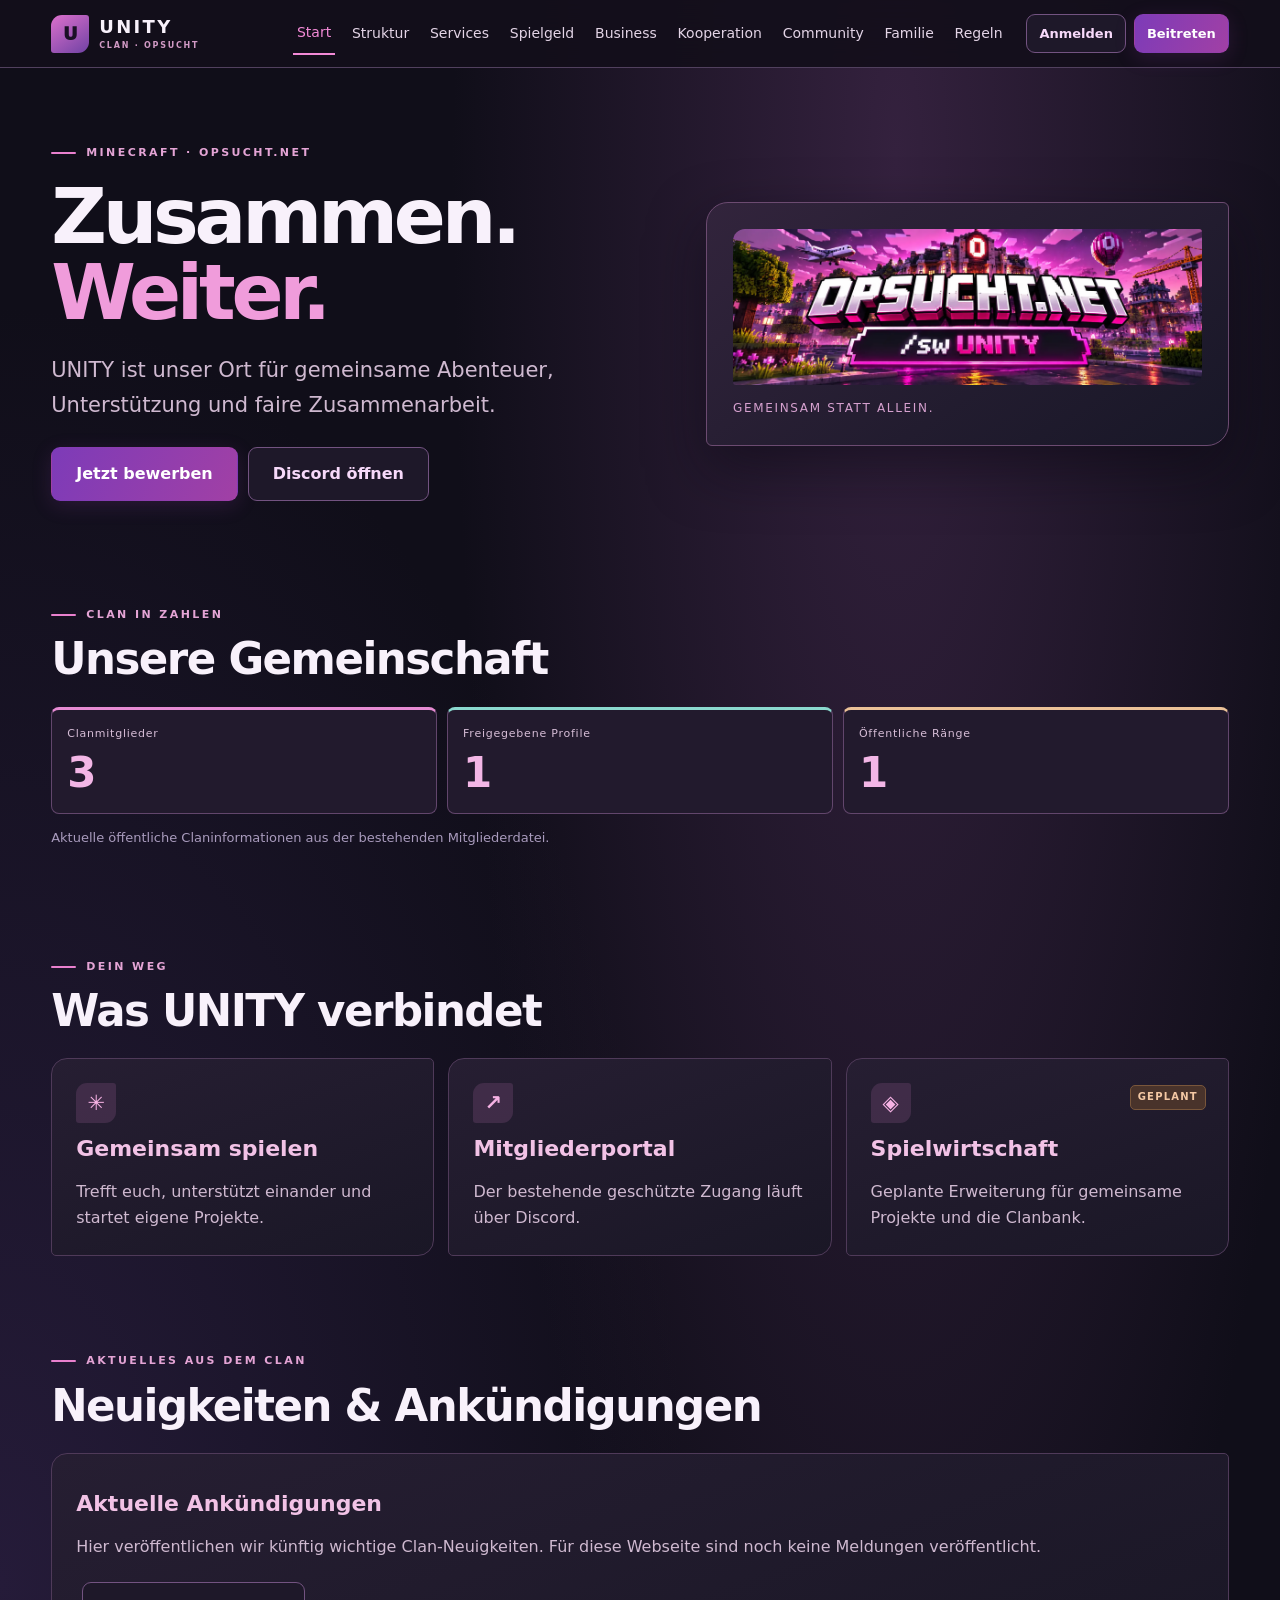
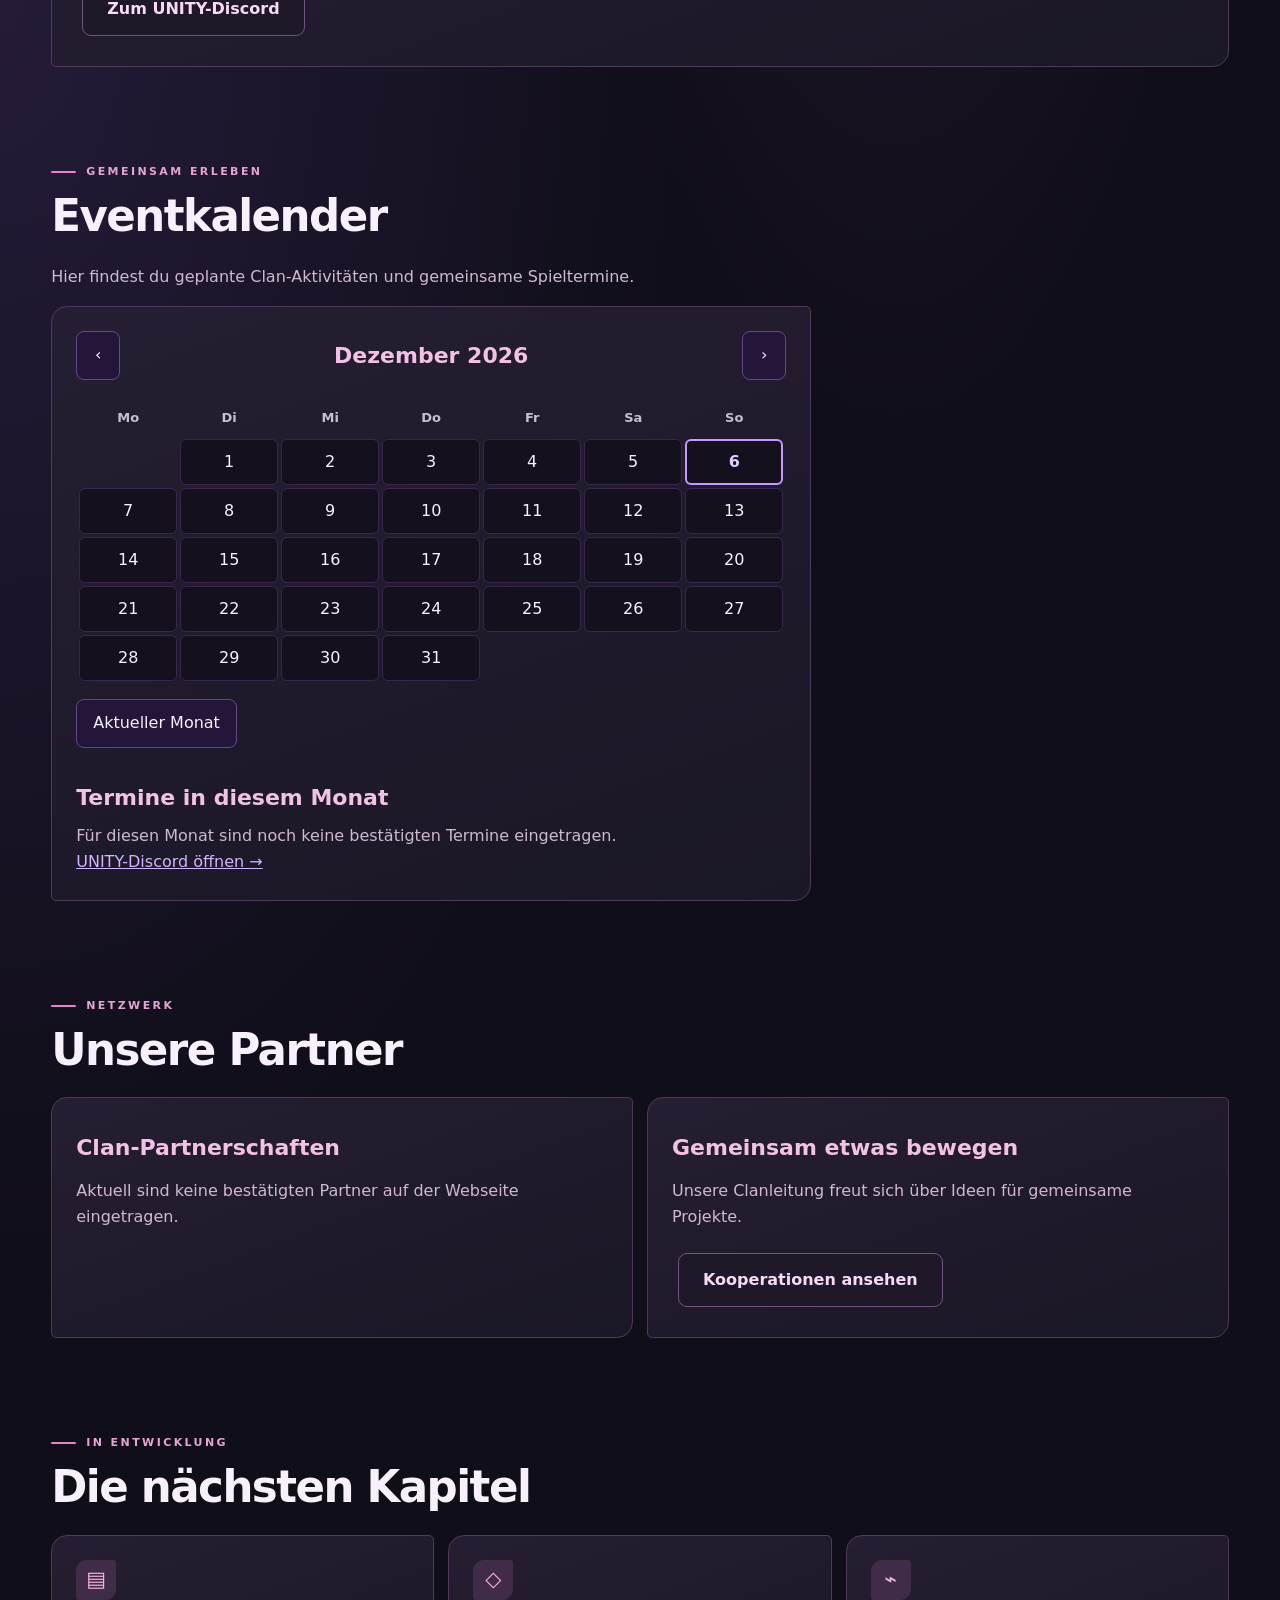
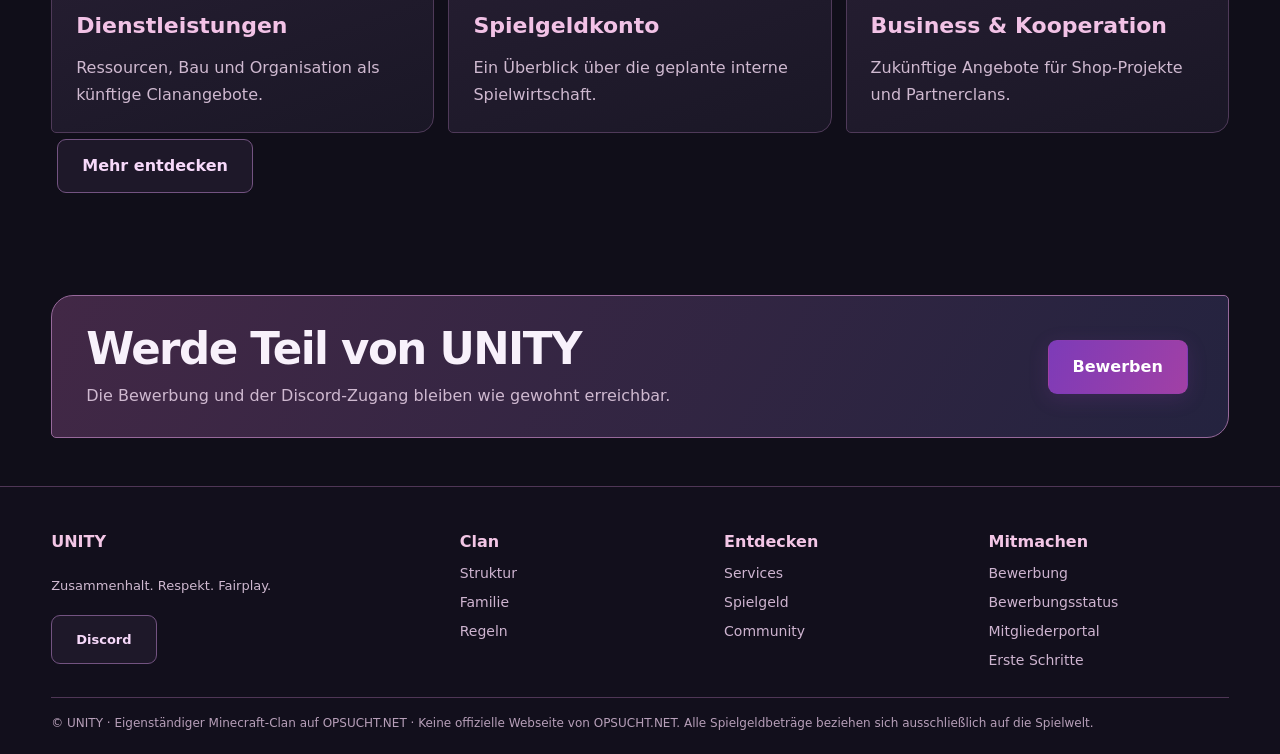
==== commit 6bf44a89: "UNITY: neues Webdesign und Community-Module Aktualisierte öffentliche Seiten, mobile Navigation, Mit" ====
--- a/index.html
+++ b/index.html
@@ -1 +1,74 @@
-<!doctype html><html lang="de"><head><meta charset="utf-8"><meta name="viewport" content="width=device-width,initial-scale=1"><title>Startseite | UNITY</title><link rel="stylesheet" href="unity-v101.css"></head><body><header><a class="brand" href="index.html">UNITY</a><button class="menu-toggle" aria-expanded="false" aria-controls="nav">Menü</button><nav id="nav" aria-label="Navigation"><a href="index.html" aria-current="page">Startseite</a><a href="community.html">Community</a><a href="regelwerk.html">Regelwerk</a><a href="bewerbung.html">Bewerbung</a><a href="bewerbungsstatus.html">Bewerbungsstatus</a><a href="https://unity-bewerbungen.marissa-konig12.workers.dev/portal">Mitgliederportal</a></nav></header><main><section class="hero" id="start"><div><div class="eyebrow">MINECRAFT CLAN · OPSUCHT.NET</div><h1>Gemeinsam.<span>UNITY.</span></h1><p>Gemeinsam statt allein. Zusammenhalt, Respekt und Fairplay.</p><a class="btn" href="bewerbung.html">Jetzt bewerben</a><a class="btn secondary" href="https://discord.gg/vN96J7P9Pv">Discord beitreten</a></div><img class="hero-banner" src="unity-banner.webp" width="2048" height="682" alt="OPSUCHT.NET – /sw UNITY"></section><section id="ueber"><div class="eyebrow">WER WIR SIND</div><h2>Eine Gemeinschaft. Ein Ziel.</h2><p>UNITY ist ein eigenständiger Minecraft-Clan auf OPSUCHT.NET. Wir stehen für Zusammenhalt, Respekt und gemeinsames Spielen.</p><div class="grid"><article class="tile"><h3>Zusammenhalt</h3><p>Wir unterstützen uns gegenseitig.</p></article><article class="tile"><h3>Fairplay</h3><p>Wir spielen fair und respektvoll.</p></article><article class="tile"><h3>Community</h3><p>Gemeinsam schaffen wir einen Ort für unsere Mitglieder.</p></article></div></section><section><div class="eyebrow">ENTDECKE UNITY</div><h2>Dein Weg durch den Clan</h2><div class="grid"><article class="tile"><h3>Community</h3><p>Clanleitung und Mitglieder kennenlernen.</p><a href="community.html">Öffnen →</a></article><article class="tile"><h3>Regelwerk</h3><p>Unsere gemeinsamen Regeln.</p><a href="regelwerk.html">Öffnen →</a></article><article class="tile"><h3>Bewerbung</h3><p>Werde Teil unserer Gemeinschaft.</p><a href="bewerbung.html">Öffnen →</a></article><article class="tile"><h3>Bewerbungsstatus</h3><p>Prüfe den Stand deiner Bewerbung.</p><a href="bewerbungsstatus.html">Öffnen →</a></article></div></section></main><footer>© UNITY · Eigenständiger Clan, keine offizielle Webseite von OPSUCHT.NET. · <a href="start.html">Erste Schritte und Mitgliederfunktionen</a></footer><script>const menu=document.querySelector('.menu-toggle');const navigation=document.querySelector('nav');menu.addEventListener('click',()=>{menu.setAttribute('aria-expanded',String(navigation.classList.toggle('open')))});</script><script>const routes={team:'community.html#team',mitglieder:'community.html#mitglieder',regeln:'regelwerk.html',bewerbung:'bewerbung.html',bewerbungsstatus:'bewerbungsstatus.html'};const target=routes[location.hash.slice(1)];if(target)location.replace(target);</script></body></html>
+<!doctype html><html lang="de"><head><meta charset="utf-8"><meta name="viewport" content="width=device-width,initial-scale=1"><title>Start | UNITY</title><link rel="stylesheet" href="unity-v101.css"><link rel="stylesheet" href="unity-next.css"><style>
+.event-calendar{max-width:760px}.event-toolbar{display:flex;align-items:center;justify-content:space-between;gap:12px;margin-bottom:16px}.event-toolbar h3{margin:0;text-align:center}.event-control{background:#241638;color:#f5f1ff;border:1px solid #654887;border-radius:8px;padding:10px 16px;min-width:44px;min-height:44px;cursor:pointer;font:inherit}.event-control:hover{background:#38274d}.event-control:focus-visible{outline:2px solid #c59aff;outline-offset:3px}.event-table{table-layout:fixed;width:100%;border-spacing:3px}.event-table th{font-size:13px;color:#c6bed5;padding:8px 0}.event-table td{text-align:center;vertical-align:middle;height:46px;border:1px solid #38274d;border-radius:6px;background:#14101d}.event-table td:empty{background:transparent;border-color:transparent}.event-table td[aria-current=date]{border:2px solid #c59aff;color:#e4ccff;font-weight:700}.event-table td.has-event{background:#38274d}.event-table td small{display:block;color:#e4ccff;font-size:10px}.event-today{margin:15px 0 24px}.event-calendar #event-list p{margin-top:0}@media(max-width:480px){.event-calendar{padding:14px}.event-table td{height:38px}.event-toolbar h3{font-size:18px}.event-control{padding:8px 12px}}
+</style></head><body><header class="new-header"><a class="brand" href="index.html"><span class="unity-mark" aria-hidden="true">U</span><span>UNITY<small>CLAN · OPSUCHT</small></span></a><button class="menu-toggle" aria-expanded="false" aria-controls="nav">Menü</button><nav id="nav" aria-label="Hauptnavigation"><a href="index.html" aria-current="page">Start</a><a href="struktur.html">Struktur</a><a href="dienstleistungen.html">Services</a><a href="spielgeld.html">Spielgeld</a><a href="business.html">Business</a><a href="partner.html">Kooperation</a><a href="community.html">Community</a><a href="familie.html">Familie</a><a href="regelwerk.html">Regeln</a><div class="nav-actions"><a class="btn secondary" href="https://unity-bewerbungen.marissa-konig12.workers.dev/portal">Anmelden</a><a class="btn" href="bewerbung.html">Beitreten</a></div></nav></header><main><section class="intro"><div><div class="eyebrow">MINECRAFT · OPSUCHT.NET</div><h1>Zusammen.<br><em>Weiter.</em></h1><p>UNITY ist unser Ort für gemeinsame Abenteuer, Unterstützung und faire Zusammenarbeit.</p><div class="actions"><a class="btn" href="bewerbung.html">Jetzt bewerben</a><a class="btn secondary" href="https://discord.gg/vN96J7P9Pv">Discord öffnen</a></div></div><aside class="intro-aside"><img class="brand-banner" src="unity-banner.webp" alt="UNITY auf OPSUCHT.NET"><div class="aside-caption">Gemeinsam statt allein.</div></aside></section><section id="zahlen" class="chapter"><div class="eyebrow">CLAN IN ZAHLEN</div><h2>Unsere Gemeinschaft</h2><div class="metrics"><article class="metric"><span>Clanmitglieder</span><strong id="member-total">—</strong></article><article class="metric"><span>Freigegebene Profile</span><strong id="member-public">—</strong></article><article class="metric"><span>Öffentliche Ränge</span><strong id="member-ranks">—</strong></article></div><p class="muted" id="data-note">Die aktuellen öffentlichen Claninformationen werden geladen.</p></section><section id="entdecken" class="chapter"><div class="eyebrow">DEIN WEG</div><h2>Was UNITY verbindet</h2><div class="grid"><article class="tile feature"><span class="feature-icon" aria-hidden="true">✳</span><h3>Gemeinsam spielen</h3><p>Trefft euch, unterstützt einander und startet eigene Projekte.</p></article><article class="tile feature"><span class="feature-icon" aria-hidden="true">↗</span><h3>Mitgliederportal</h3><p>Der bestehende geschützte Zugang läuft über Discord.</p></article><article class="tile feature"><span class="feature-icon" aria-hidden="true">◈</span><small class="tag">GEPLANT</small><h3>Spielwirtschaft</h3><p>Geplante Erweiterung für gemeinsame Projekte und die Clanbank.</p></article></div></section><section id="neuigkeiten" aria-labelledby="news-title">
+  <div class="eyebrow">AKTUELLES AUS DEM CLAN</div>
+  <h2 id="news-title">Neuigkeiten &amp; Ankündigungen</h2>
+  <div class="grid" id="unity-news-list">
+    <article class="tile">
+      <h3>Aktuelle Ankündigungen</h3>
+      <p>Hier veröffentlichen wir künftig wichtige Clan-Neuigkeiten. Für diese Webseite sind noch keine Meldungen veröffentlicht.</p>
+      <a class="btn secondary" href="https://discord.gg/vN96J7P9Pv">Zum UNITY-Discord</a>
+    </article>
+  </div>
+</section><section id="events" aria-labelledby="events-title">
+  <div class="eyebrow">GEMEINSAM ERLEBEN</div>
+  <h2 id="events-title">Eventkalender</h2>
+  <p>Hier findest du geplante Clan-Aktivitäten und gemeinsame Spieltermine.</p>
+  <div class="tile event-calendar">
+    <div class="event-toolbar">
+      <button type="button" class="event-control" id="event-prev" aria-label="Vorheriger Monat">‹</button>
+      <h3 id="event-month" aria-live="polite"></h3>
+      <button type="button" class="event-control" id="event-next" aria-label="Nächster Monat">›</button>
+    </div>
+    <table class="event-table" aria-labelledby="event-month">
+      <thead><tr><th scope="col">Mo</th><th scope="col">Di</th><th scope="col">Mi</th><th scope="col">Do</th><th scope="col">Fr</th><th scope="col">Sa</th><th scope="col">So</th></tr></thead>
+      <tbody id="event-days"></tbody>
+    </table>
+    <button type="button" class="event-control event-today" id="event-today">Aktueller Monat</button>
+    <h3>Termine in diesem Monat</h3>
+    <div id="event-list" aria-live="polite"></div>
+    <a href="https://discord.gg/vN96J7P9Pv">UNITY-Discord öffnen →</a>
+  </div>
+</section><section id="partner" class="chapter"><div class="eyebrow">NETZWERK</div><h2>Unsere Partner</h2><div class="grid" id="unity-partner-list"><article class="tile"><h3>Clan-Partnerschaften</h3><p>Aktuell sind keine bestätigten Partner auf der Webseite eingetragen.</p></article><article class="tile"><h3>Gemeinsam etwas bewegen</h3><p>Unsere Clanleitung freut sich über Ideen für gemeinsame Projekte.</p><a class="btn secondary" href="partner.html">Kooperationen ansehen</a></article></div></section><section id="angebot" class="chapter"><div class="eyebrow">IN ENTWICKLUNG</div><h2>Die nächsten Kapitel</h2><div class="grid"><article class="tile feature"><span class="feature-icon" aria-hidden="true">▤</span><h3>Dienstleistungen</h3><p>Ressourcen, Bau und Organisation als künftige Clanangebote.</p></article><article class="tile feature"><span class="feature-icon" aria-hidden="true">◇</span><h3>Spielgeldkonto</h3><p>Ein Überblick über die geplante interne Spielwirtschaft.</p></article><article class="tile feature"><span class="feature-icon" aria-hidden="true">⌁</span><h3>Business & Kooperation</h3><p>Zukünftige Angebote für Shop-Projekte und Partnerclans.</p></article></div><a class="btn secondary" href="dienstleistungen.html">Mehr entdecken</a></section><section class="chapter"><div class="callout"><div><h2>Werde Teil von UNITY</h2><p>Die Bewerbung und der Discord-Zugang bleiben wie gewohnt erreichbar.</p></div><a class="btn" href="bewerbung.html">Bewerben</a></div></section></main><footer class="new-footer"><div class="footer-layout"><div><strong>UNITY</strong><p>Zusammenhalt. Respekt. Fairplay.</p><a class="btn secondary" href="https://discord.gg/vN96J7P9Pv">Discord</a></div><div><strong>Clan</strong><a href="struktur.html">Struktur</a><a href="familie.html">Familie</a><a href="regelwerk.html">Regeln</a></div><div><strong>Entdecken</strong><a href="dienstleistungen.html">Services</a><a href="spielgeld.html">Spielgeld</a><a href="community.html">Community</a></div><div><strong>Mitmachen</strong><a href="bewerbung.html">Bewerbung</a><a href="bewerbungsstatus.html">Bewerbungsstatus</a><a href="https://unity-bewerbungen.marissa-konig12.workers.dev/portal">Mitgliederportal</a><a href="start.html">Erste Schritte</a></div></div><p class="footnote">© UNITY · Eigenständiger Minecraft-Clan auf OPSUCHT.NET · Keine offizielle Webseite von OPSUCHT.NET. Alle Spielgeldbeträge beziehen sich ausschließlich auf die Spielwelt.</p></footer><script src="unity-inhalte.js"></script><script>const menu=document.querySelector(".menu-toggle");const navigation=document.querySelector("nav");menu.addEventListener("click",()=>{menu.setAttribute("aria-expanded",String(navigation.classList.toggle("open")))});</script><script>
+(() => {
+  // Nur tatsächlich bestätigte Termine hier ergänzen: {date:'JJJJ-MM-TT',title:'...',details:'...'}.
+  const events = (Array.isArray(window.UNITY_CONTENT?.events)?window.UNITY_CONTENT.events:[]).filter(e=>e && typeof e.date==="string" && /^\d{4}-\d{2}-\d{2}$/.test(e.date) && typeof e.title==="string");
+  const now = new Date();
+  let viewed = new Date(now.getFullYear(), now.getMonth(), 1);
+  const monthLabel = document.getElementById('event-month');
+  const days = document.getElementById('event-days');
+  const list = document.getElementById('event-list');
+  const fmt = new Intl.DateTimeFormat('de-DE', {month:'long', year:'numeric'});
+  const dateFmt = new Intl.DateTimeFormat('de-DE', {day:'numeric', month:'long', year:'numeric'});
+  const key = (year, month, day) => String(year).padStart(4,'0')+'-'+String(month+1).padStart(2,'0')+'-'+String(day).padStart(2,'0');
+  function render() {
+    const year = viewed.getFullYear(), month = viewed.getMonth();
+    monthLabel.textContent = fmt.format(viewed);
+    days.replaceChildren();
+    list.replaceChildren();
+    const offset = (new Date(year,month,1).getDay()+6)%7;
+    const count = new Date(year,month+1,0).getDate();
+    const monthEvents = events.filter(e=>e.date.startsWith(key(year,month,1).slice(0,7)+'-')).sort((a,b)=>a.date.localeCompare(b.date));
+    for(let week=0;week<Math.ceil((offset+count)/7);week++){
+      const row=days.insertRow();
+      for(let weekday=0;weekday<7;weekday++){
+        const cell=row.insertCell(), day=week*7+weekday-offset+1;
+        if(day<1||day>count)continue;
+        const date=key(year,month,day);
+        cell.textContent=String(day);
+        cell.setAttribute('aria-label',dateFmt.format(new Date(year,month,day)));
+        if(year===now.getFullYear()&&month===now.getMonth()&&day===now.getDate())cell.setAttribute('aria-current','date');
+        const matches=monthEvents.filter(e=>e.date===date);
+        if(matches.length){cell.classList.add('has-event');const badge=document.createElement('small');badge.textContent=matches.length+' Event'+(matches.length===1?'':'s');cell.append(badge);}
+      }
+    }
+    if(!monthEvents.length){const empty=document.createElement('p');empty.textContent='Für diesen Monat sind noch keine bestätigten Termine eingetragen.';list.append(empty);}
+    for(const event of monthEvents){const item=document.createElement('p');const title=document.createElement('strong');const [y,m,d]=event.date.split('-').map(Number);title.textContent=dateFmt.format(new Date(y,m-1,d))+' – '+event.title;item.append(title);if(event.details){item.append(document.createElement('br'),document.createTextNode(event.details));}list.append(item);}
+  }
+  function move(delta){viewed=new Date(viewed.getFullYear(),viewed.getMonth()+delta,1);render();}
+  document.getElementById('event-prev').addEventListener('click',()=>move(-1));
+  document.getElementById('event-next').addEventListener('click',()=>move(1));
+  document.getElementById('event-today').addEventListener('click',()=>{viewed=new Date(now.getFullYear(),now.getMonth(),1);render();});
+  render();
+})();
+</script><script src="unity-data.js"></script><script>const routes={team:'community.html#team',mitglieder:'community.html#mitglieder',regeln:'regelwerk.html',bewerbung:'bewerbung.html',bewerbungsstatus:'bewerbungsstatus.html'};const target=routes[location.hash.slice(1)];if(target)location.replace(target);</script><script src="unity-inhalte-render.js"></script></body></html>
--- a/unity-v101.css
+++ b/unity-v101.css
@@ -1,4 +1,44 @@
 
 *{box-sizing:border-box}html{scroll-behavior:smooth}body{margin:0;background:#0c0a12;color:#f5f1ff;font:16px/1.65 system-ui,sans-serif}a{color:inherit}header{position:sticky;top:0;z-index:2;background:#100d18f5;border-bottom:1px solid #352447;display:flex;align-items:center;justify-content:space-between;padding:18px 6%;flex-wrap:wrap;gap:12px}.brand{font-weight:900;letter-spacing:.24em;color:#c59aff}nav{display:flex;gap:20px;flex-wrap:wrap}nav a{text-decoration:none;font-size:14px}nav a:hover{color:#c59aff}.hero{min-height:72vh;display:grid;place-content:center;text-align:center;padding:60px 20px;background:radial-gradient(ellipse at center,#43236d 0%,#171024 45%,#0c0a12 75%)}.eyebrow{color:#c59aff;letter-spacing:.22em;font-size:12px;font-weight:700}h1{font-size:clamp(64px,15vw,160px);line-height:1;margin:18px 0;letter-spacing:.08em;text-shadow:0 0 60px #8b45e8;animation:appear .8s ease-out}h2{font-size:32px;margin:0 0 18px}p{color:#c6bed5}.hero p{font-size:20px}.btn{display:inline-block;padding:13px 24px;background:#7842c6;border-radius:8px;text-decoration:none;font-weight:700;margin:6px}.btn:hover{background:#935ce6}section:not(.hero){max-width:1100px;margin:auto;padding:65px 24px;scroll-margin-top:100px}.grid{display:grid;grid-template-columns:repeat(auto-fit,minmax(230px,1fr));gap:16px}.tile,details{background:#171220;border:1px solid #38274d;border-radius:12px;padding:22px}.tile h3{color:#c59aff;margin-top:0}details{margin:10px 0;padding:14px 20px}summary{cursor:pointer;font-weight:700}footer{text-align:center;padding:35px;border-top:1px solid #352447;color:#a99bbd;font-size:13px}@keyframes appear{from{opacity:0;transform:translateY(15px)}to{opacity:1;transform:none}}@media(prefers-reduced-motion:reduce){*{animation:none!important;scroll-behavior:auto!important}}@media(max-width:600px){nav{gap:12px}header{position:static}}
 .owner{display:flex;align-items:center;gap:20px}.avatar{width:76px;height:76px;image-rendering:pixelated;border-radius:12px;background:#302040}.muted{font-size:13px;color:#a99bbd}.hero{background-size:150% 150%;animation:glow 12s ease-in-out infinite alternate}@keyframes glow{from{background-position:30% 40%}to{background-position:70% 60%}}.btn.secondary{background:transparent;border:1px solid #9564df}.member-name{overflow-wrap:anywhere}.hero{display:flex;flex-direction:column;align-items:center;justify-content:center;min-height:0;padding:0 0 38px;gap:10px;animation:none}.hero-banner{display:block;width:100%;height:auto;max-width:2048px}.hero p{margin:14px 16px 0}.sr-only{position:absolute;width:1px;height:1px;padding:0;margin:-1px;overflow:hidden;clip-path:inset(50%);white-space:nowrap}.hero>div{padding:0 12px}#application-form{max-width:700px;display:grid;gap:14px}#application-form label{display:grid;gap:6px;font-weight:600}#application-form input,#application-form textarea{width:100%;background:#0c0a12;color:#f5f1ff;border:1px solid #654887;border-radius:8px;padding:12px;font:inherit}#application-form textarea{resize:vertical;min-height:140px}#application-form button{border:0;cursor:pointer;font:inherit;font-weight:700;justify-self:start;margin:0}#application-form button:disabled{opacity:.55;cursor:wait}#application-form :focus-visible{outline:2px solid #c59aff;outline-offset:3px}#application-status{margin:0;overflow-wrap:anywhere}#status-form{max-width:700px;display:grid;gap:14px}#status-form label{display:grid;gap:6px;font-weight:600}#status-form input,#issued-code{width:100%;background:#0c0a12;color:#f5f1ff;border:1px solid #654887;border-radius:8px;padding:12px;font:inherit}#status-form button,#copy-code{border:0;cursor:pointer;font:inherit;font-weight:700;justify-self:start;margin:0}#status-form button:disabled{opacity:.55;cursor:wait}#status-result{overflow-wrap:anywhere;margin:0}#code-panel{max-width:700px;margin-top:16px}#code-panel[hidden]{display:none}#copy-code{margin-top:12px}#status-form :focus-visible,#code-panel :focus-visible{outline:2px solid #c59aff;outline-offset:3px}
-:root{color-scheme:dark}body{background:radial-gradient(ellipse at 80% 0%,#241638 0%,#0c0a12 45%);min-height:100vh}header{padding:20px 5%;gap:20px}nav{gap:22px}nav a{font-size:15px}nav a[aria-current=page]{color:#d2b3ff;border-bottom:2px solid #a777ff}.hero{max-width:1440px;margin:auto;padding:64px 5%;display:grid;grid-template-columns:1fr 1.25fr;text-align:left;gap:40px;background:none}.hero h1{font-size:clamp(44px,6vw,88px);letter-spacing:-.05em;text-shadow:none}.hero h1 span{color:#c59aff;display:block}.hero-banner{border-radius:18px;box-shadow:0 20px 70px #8b45e833}.hero p{margin:12px 0}.hero>div{padding:0}section:not(.hero){max-width:1440px;padding:48px 5%}.tile{background:linear-gradient(135deg,#21182e,#14101d);padding:26px}.tile a{color:#d2b3ff}.btn{border:0;color:white}.menu-toggle{display:none}main{min-height:75vh}footer a{color:#c59aff}.page-intro{font-size:18px}.grid{gap:20px}.tile h3{font-size:21px}#application-form,#status-form,#code-panel{max-width:850px}.sr-only{position:absolute;width:1px;height:1px;overflow:hidden;clip-path:inset(50%)}@media(max-width:1100px){header{position:sticky}.menu-toggle{display:block;background:#241638;color:white;border:1px solid #654887;padding:10px 16px;border-radius:8px}nav{display:none;width:100%;flex-direction:column}nav.open{display:flex}.hero{grid-template-columns:1fr;gap:24px}}@media(max-width:600px){.hero{padding:36px 5%}.hero h1{font-size:clamp(38px,10vw,60px)}section:not(.hero){padding:32px 5%}.tile{padding:18px}}+:root{color-scheme:dark}body{background:radial-gradient(ellipse at 80% 0%,#241638 0%,#0c0a12 45%);min-height:100vh}header{padding:20px 5%;gap:20px}nav{gap:22px}nav a{font-size:15px}nav a[aria-current=page]{color:#d2b3ff;border-bottom:2px solid #a777ff}.hero{max-width:1440px;margin:auto;padding:64px 5%;display:grid;grid-template-columns:1fr 1.25fr;text-align:left;gap:40px;background:none}.hero h1{font-size:clamp(44px,6vw,88px);letter-spacing:-.05em;text-shadow:none}.hero h1 span{color:#c59aff;display:block}.hero-banner{border-radius:18px;box-shadow:0 20px 70px #8b45e833}.hero p{margin:12px 0}.hero>div{padding:0}section:not(.hero){max-width:1440px;padding:48px 5%}.tile{background:linear-gradient(135deg,#21182e,#14101d);padding:26px}.tile a{color:#d2b3ff}.btn{border:0;color:white}.menu-toggle{display:none}main{min-height:75vh}footer a{color:#c59aff}.page-intro{font-size:18px}.grid{gap:20px}.tile h3{font-size:21px}#application-form,#status-form,#code-panel{max-width:850px}.sr-only{position:absolute;width:1px;height:1px;overflow:hidden;clip-path:inset(50%)}@media(max-width:1100px){header{position:sticky}.menu-toggle{display:block;background:#241638;color:white;border:1px solid #654887;padding:10px 16px;border-radius:8px}nav{display:none;width:100%;flex-direction:column}nav.open{display:flex}.hero{grid-template-columns:1fr;gap:24px}}@media(max-width:600px){.hero{padding:36px 5%}.hero h1{font-size:clamp(38px,10vw,60px)}section:not(.hero){padding:32px 5%}.tile{padding:18px}}
+/* V10.1: Smartphone- und Tablet-Optimierung */
+@media(max-width:1100px){
+  header{gap:12px}
+  header nav.open{max-height:calc(100vh - 84px);max-height:calc(100dvh - 84px);overflow-y:auto;overscroll-behavior:contain;gap:4px;padding:0 0 8px}
+  header nav a{display:flex;align-items:center;min-height:44px;padding:9px 12px;border-radius:6px}
+  header nav a[aria-current=page]{background:#241638;border-bottom:0;border-left:3px solid #a777ff}
+  .menu-toggle{min-height:44px;min-width:76px;cursor:pointer;font:inherit;font-weight:600}
+  .menu-toggle:focus-visible,header nav a:focus-visible{outline:2px solid #c59aff;outline-offset:3px}
+  .hero>div,.grid>*{min-width:0}
+}
+@media(max-width:600px){
+  header{padding:12px 5%}
+  .hero{padding:32px 5%;gap:20px}
+  .hero h1{font-size:clamp(36px,9vw,52px);overflow-wrap:anywhere}
+  .hero p{font-size:17px}
+  .hero .btn{display:block;text-align:center;margin:9px 0;min-height:44px}
+  .hero-banner{max-width:100%;height:auto;border-radius:12px}
+  section:not(.hero){padding:32px 5%;scroll-margin-top:85px}
+  h2{font-size:clamp(24px,6.5vw,30px);line-height:1.25}
+  .grid{grid-template-columns:minmax(0,1fr);gap:12px}
+  .tile,details{min-width:0;overflow-wrap:anywhere}
+  .owner{gap:12px;align-items:flex-start}
+  .owner .avatar{width:60px;height:60px;flex-shrink:0}
+  .owner>div{min-width:0}
+  .btn{max-width:100%;white-space:normal;text-align:center}
+  #application-form input,#application-form textarea,#status-form input,#issued-code{min-width:0;font-size:16px}
+  #application-form button,#status-form button{justify-self:stretch;width:100%;min-height:44px}
+  #code-panel,#application-form,#status-form{min-width:0}
+  #code-panel input{min-width:0;width:100%}
+  .event-calendar .event-table{border-spacing:2px}
+  .event-calendar .event-table td{font-size:13px}
+  .event-calendar .event-toolbar{gap:6px}
+  footer{padding:24px 5%;overflow-wrap:anywhere}
+}
+@media(max-width:360px){
+  .owner{flex-wrap:wrap}
+  .tile{padding:14px}
+  .event-calendar .event-table th{font-size:11px}
+  .event-calendar .event-table td{font-size:12px}
+}
--- a/unity-next.css
+++ b/unity-next.css
@@ -0,0 +1,11 @@
+:root{color-scheme:dark;--ink:#f8f1fb;--soft:#cfb9d0;--accent:#f38ad7;--line:#51405e;--panel:#1b1728;--glow:#ef72d4}
+body{background:radial-gradient(ellipse at 70% 4%,#34213e 0,transparent 35%),radial-gradient(ellipse at 0 40%,#251b39 0,transparent 38%),#100e19;color:var(--ink);font-family:system-ui,-apple-system,sans-serif;line-height:1.65}
+p{color:var(--soft)}.new-header{position:sticky;top:0;background:#130f1bea;border-bottom:1px solid var(--line);backdrop-filter:blur(16px);padding:12px max(4%,calc((100% - 1500px)/2));gap:18px;flex-wrap:nowrap;z-index:10}
+.brand{display:flex;align-items:center;gap:10px;font-size:18px;letter-spacing:.13em;color:var(--ink);text-decoration:none;line-height:1.1;white-space:nowrap}.brand small{display:block;font-size:8px;margin-top:5px;color:#d19ac5;letter-spacing:.22em}.unity-mark{display:grid;place-items:center;width:38px;height:38px;background:linear-gradient(145deg,#dc70cc,#7042a4);color:#1a1026;border-radius:11px 3px 11px 3px;font-weight:1000;letter-spacing:0}
+.new-header nav{display:flex;align-items:center;justify-content:flex-end;gap:clamp(5px,1vw,15px);flex-wrap:nowrap}.new-header nav>a{color:#e3d4e6;padding:9px 4px;font-size:14px;white-space:nowrap}.new-header nav>a[aria-current=page]{color:#f38ad7;border-bottom:2px solid #f38ad7}.nav-actions{display:flex;gap:8px;margin-left:7px}.nav-actions .btn{font-size:13px;padding:8px 12px;margin:0;white-space:nowrap}.btn{border:1px solid transparent;background:linear-gradient(115deg,#7d3bb8,#a140a5);color:white;border-radius:9px;box-shadow:0 5px 20px #9b42b42c;transition:filter .15s,transform .15s}.btn:hover{background:linear-gradient(115deg,#8f4bc7,#b653b8);transform:translateY(-1px)}.btn.secondary{background:#1e1829;color:#f7d9fa;border:1px solid #735381;box-shadow:none}.btn.secondary:hover{background:#32233b}.btn:focus-visible,a:focus-visible,button:focus-visible,input:focus-visible{outline:2px solid #f38ad7;outline-offset:3px}
+main{min-height:68vh}.intro{width:min(1200px,92%);max-width:1200px!important;margin:auto;padding:76px 0 54px!important;display:grid;grid-template-columns:1.05fr .95fr;gap:clamp(28px,6vw,90px);align-items:center}.intro h1{font-size:clamp(48px,6vw,96px);line-height:.99;letter-spacing:-.055em;text-shadow:none;animation:none;margin:17px 0 22px;overflow-wrap:anywhere}.intro h1 em{font-style:normal;color:#f09cdb}.intro>div>p{font-size:clamp(16px,1.7vw,21px);max-width:52ch}.eyebrow{display:flex;align-items:center;gap:10px;color:#e4a4d5;font-size:11px;letter-spacing:.22em;font-weight:800}.eyebrow:before{content:"";width:25px;height:2px;background:#e980ce;border-radius:5px}.intro-aside{min-width:0;position:relative;background:linear-gradient(145deg,#32243c,#181727);border:1px solid #6c4b71;border-radius:22px 6px 22px 6px;padding:26px;box-shadow:0 22px 55px #09071280}.intro-aside h3{font-size:24px;margin:12px 0;color:#f6c4e9}.intro-aside .brand-banner{display:block;width:100%;height:auto;border-radius:12px 3px 12px 3px}.aside-caption{padding-top:14px;color:#d6a1cf;font-size:12px;letter-spacing:.14em;text-transform:uppercase}.actions{display:flex;gap:10px;flex-wrap:wrap}.actions .btn{margin:3px 0}.signal{display:flex;align-items:center;gap:10px;color:#e2b5db;font-size:12px;font-weight:700}.signal-light{width:9px;height:9px;background:#75d8b9;border-radius:50%;box-shadow:0 0 14px #75d8b9}
+section:not(.hero):not(.intro){width:min(1200px,92%);max-width:1200px;padding:48px 0;scroll-margin-top:100px}.chapter{position:relative}.chapter h2,section h2{font-size:clamp(29px,3.4vw,46px);letter-spacing:-.035em;line-height:1.16;margin:10px 0 22px}.grid{grid-template-columns:repeat(auto-fit,minmax(min(100%,250px),1fr));gap:14px}.tile,details{border:1px solid #4f3a59;background:linear-gradient(160deg,#261e32,#1a1726);border-radius:16px 5px 16px 5px;padding:24px}.tile h3{color:#f2c2e6;line-height:1.25;font-size:22px;margin:12px 0}.tile p:last-child{margin-bottom:0}.feature{position:relative;min-height:168px}.feature-icon{display:grid;place-items:center;width:40px;height:40px;border-radius:11px 3px 11px 3px;color:#f6b2e4;background:#69456c66;font-size:21px;font-weight:700}.feature .tag{position:absolute;top:26px;right:22px}.tag{display:inline-block;color:#f4c8a4;background:#49332b;border:1px solid #79563b;border-radius:5px;font-size:10px;font-weight:800;letter-spacing:.12em;padding:3px 7px}.metrics{display:grid;grid-template-columns:repeat(3,minmax(0,1fr));gap:10px}.metric{border:1px solid #62466c;border-top:3px solid #e68bd3;background:#221a2d;border-radius:8px;padding:15px;min-width:0}.metric:nth-child(2){border-top-color:#8bd9cf}.metric:nth-child(3){border-top-color:#ecc298}.metric span{display:block;font-size:11px;color:#d6bdd6;letter-spacing:.07em}.metric strong{display:block;color:#f3b6e6;font-size:clamp(27px,4vw,42px);line-height:1.2;margin-top:5px}.intro-aside .metrics{grid-template-columns:1fr}.intro-aside .metrics .metric{display:flex;align-items:center;justify-content:space-between}.notice{padding:16px 20px;border-left:4px solid #e1aa72;background:#33282a;color:#edcfbb;border-radius:8px;margin:15px 0}.callout{display:flex;justify-content:space-between;gap:24px;align-items:center;background:linear-gradient(120deg,#422846,#24233f);border:1px solid #97699b;border-radius:22px 5px 22px 5px;padding:28px 34px}.callout h2{margin:0 0 8px}.callout .btn{white-space:nowrap}.callout p{margin:0}.steps{list-style:none;counter-reset:phase;padding:0;display:grid;gap:12px}.steps li{counter-increment:phase;background:#251d31;padding:17px 20px 17px 76px;border-radius:10px;position:relative;border:1px solid #4f3a59}.steps li:before{content:counter(phase,decimal-leading-zero);position:absolute;left:20px;top:20px;color:#ec94db;font-size:21px;font-weight:800}.steps p{margin:4px 0}.history-panel{margin-top:14px}.graph-placeholder{height:clamp(125px,25vw,275px);display:grid;place-items:center;border:1px dashed #674b74;border-radius:9px;background:repeating-linear-gradient(to bottom,transparent 0 43px,#69476e30 44px 45px);color:#ddb5dc;text-align:center;padding:12px}.unity-pass{min-height:210px;display:flex;flex-direction:column;justify-content:space-between;border:1px solid #d49dc2;border-radius:18px 4px 18px 4px;background:linear-gradient(130deg,#704979,#402a56 60%,#33253b);padding:20px;box-shadow:0 9px 34px #160a2a}.pass-symbol{font-size:40px;line-height:1;color:#f0b8df;font-weight:1000}.unity-pass strong{display:block;font-size:25px;letter-spacing:.1em}.unity-pass small,.pass-bottom{display:block;color:#e6bddd;font-size:12px;letter-spacing:.12em}.search-label{display:block;color:#e5c8e0;font-weight:700;margin-bottom:8px}.search-input{width:min(100%,480px);padding:12px 16px;background:#20182b;color:#f7eff8;border:1px solid #745182;border-radius:9px;font:inherit;margin-bottom:20px}.family-list{display:grid;gap:22px;margin-top:24px}.family-group h3{color:#f2bee5;padding-bottom:9px;border-bottom:1px solid #604267;margin:0 0 12px;font-size:19px}.family-grid{display:grid;grid-template-columns:repeat(auto-fit,minmax(min(100%,200px),1fr));gap:10px}.family-card{display:flex;gap:12px;align-items:center;border:1px solid #51395d;border-radius:10px 4px 10px 4px;background:#211a2c;padding:11px 12px;min-width:0}.family-card strong{overflow-wrap:anywhere}.family-card small{display:block;color:#c9aac5}.initial{display:grid;place-items:center;flex:none;width:38px;height:38px;border-radius:9px 3px 9px 3px;background:#5c3d77;color:#f1c1e9;font-weight:800}.game-layout{display:grid;grid-template-columns:1fr 1fr;gap:30px;align-items:center}.game-board{display:grid;grid-template-columns:repeat(3,minmax(0,88px));gap:8px;margin:14px 0}.game-board button{aspect-ratio:1;min-height:45px;border:1px solid #86558a;border-radius:9px;background:#3e2c4b;color:#f8d8f0;font-size:26px;font-weight:800;cursor:pointer}.game-board button:disabled{cursor:default;background:#2a2035}.new-footer{border-top:1px solid #4f3656;background:#120f1c;padding:42px 4% 20px;text-align:left}.footer-layout{max-width:1200px;margin:auto;display:grid;grid-template-columns:1.6fr 1fr 1fr 1fr;gap:24px}.footer-layout>div{display:flex;flex-direction:column;align-items:flex-start;gap:6px}.footer-layout strong{font-size:16px;color:#f3c6e6}.footer-layout a:not(.btn){font-size:14px;text-decoration:none;color:#ceb4d0}.footer-layout a:hover{text-decoration:underline}.footer-layout .btn{margin:0}.footnote{max-width:1200px;margin:25px auto 0;padding-top:16px;border-top:1px solid #4f3656;font-size:12px;color:#b79fb9}
+@media(max-width:1260px){.new-header{flex-wrap:wrap;justify-content:space-between;gap:8px}.new-header .menu-toggle{display:block}.new-header nav{display:none;width:100%;align-items:stretch;max-height:calc(100dvh - 76px);overflow:auto;gap:2px}.new-header nav.open{display:flex}.new-header nav>a{padding-left:12px;min-height:44px}.nav-actions{margin:8px 0;flex-wrap:wrap}.nav-actions .btn{flex:1;text-align:center}.new-header nav>a[aria-current=page]{border-bottom:0;border-left:3px solid #f38ad7}}
+@media(max-width:760px){.intro{grid-template-columns:1fr;padding:42px 0 28px!important;gap:25px}.intro h1{font-size:clamp(43px,11vw,68px)}.intro-aside{padding:18px}.chapter,section:not(.hero):not(.intro){padding:35px 0}.callout{padding:22px;align-items:flex-start;flex-direction:column;gap:10px}.footer-layout{grid-template-columns:1fr 1fr}.game-layout{grid-template-columns:1fr}.metrics{grid-template-columns:1fr}.metric{display:flex;justify-content:space-between;align-items:center}.feature{min-height:0}}@media(max-width:400px){.actions{display:grid;grid-template-columns:1fr}.footer-layout{grid-template-columns:1fr}.intro-aside{padding:15px}.tile{padding:16px}.callout .btn{white-space:normal}}
+@media(prefers-reduced-motion:reduce){*{animation:none!important;transition:none!important;scroll-behavior:auto!important}}
+\n@media(max-width:1260px){.new-header nav{flex-direction:column}.new-header nav>a{display:flex;align-items:center}.new-header .menu-toggle{min-height:44px;min-width:76px;cursor:pointer;font:inherit;font-weight:600;background:#241638;color:white;border:1px solid #654887;padding:10px 16px;border-radius:8px}} .reveal-plot{overflow:hidden;background-position:0 var(--reveal-offset,0px);background-size:100% 45px}.reveal-plot span{position:relative;padding:8px 12px;background:#251b32;border:1px solid #76537a;border-radius:8px} .memory-board{display:grid;grid-template-columns:repeat(4,minmax(0,65px));gap:7px;margin:14px 0}.memory-board button{aspect-ratio:1;min-height:38px;border:1px solid #966bad;border-radius:7px;background:#39274d;color:#f4c6e8;font-size:22px;font-weight:800;cursor:pointer}.memory-board button.matched{background:#20443e;color:#abebd0;border-color:#5ca58f;cursor:default}
